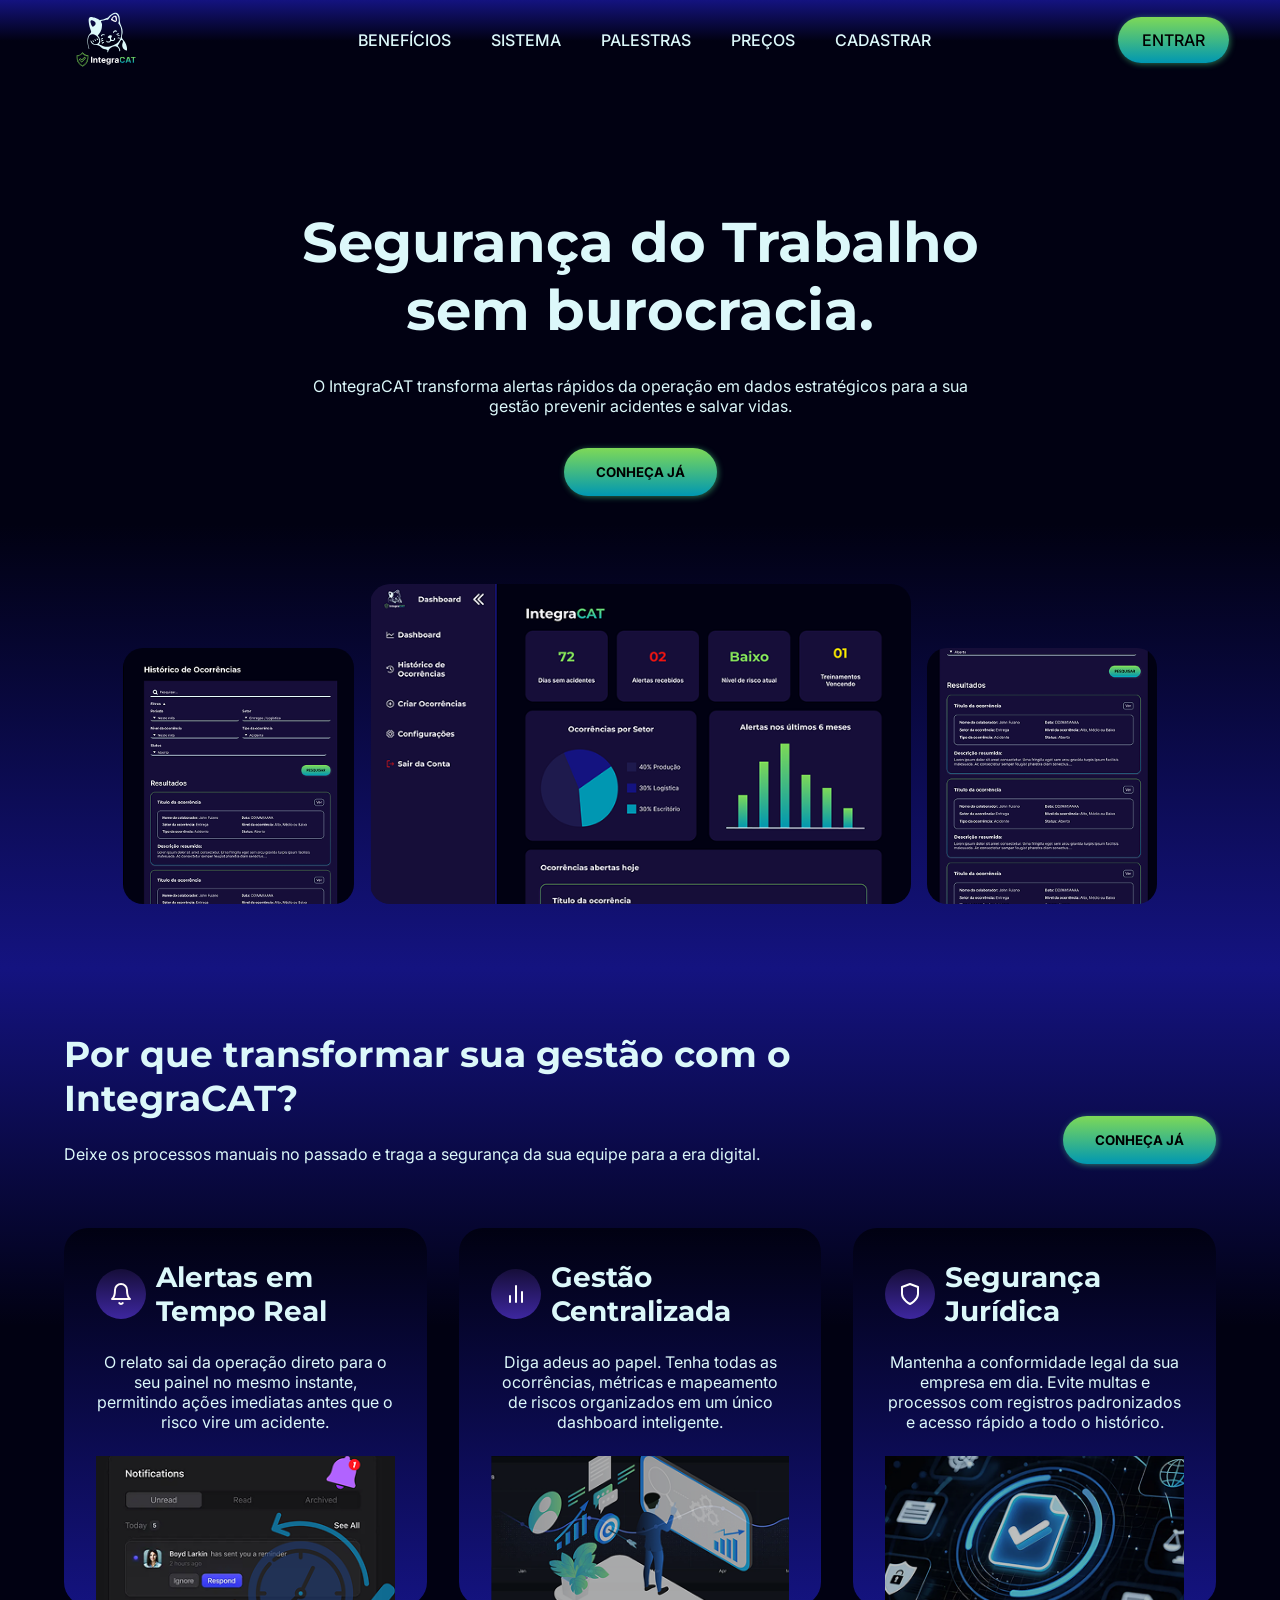
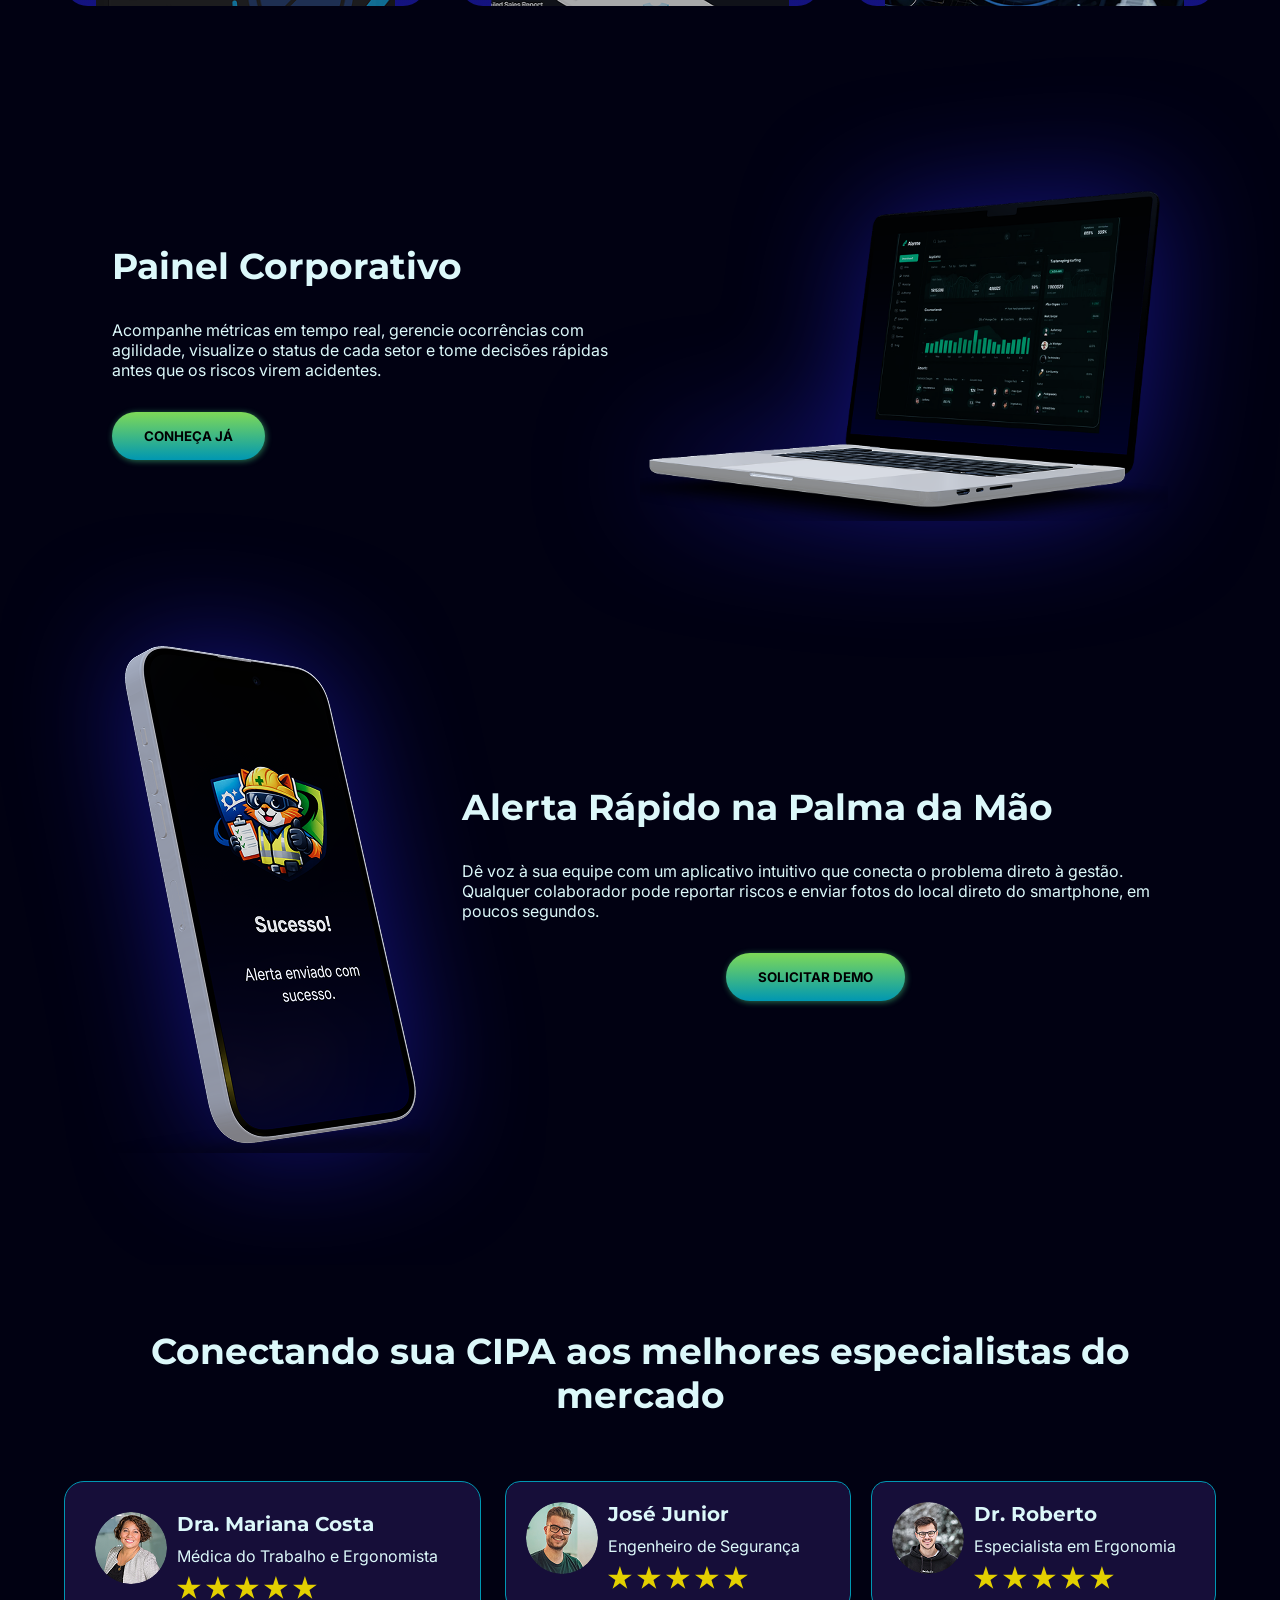
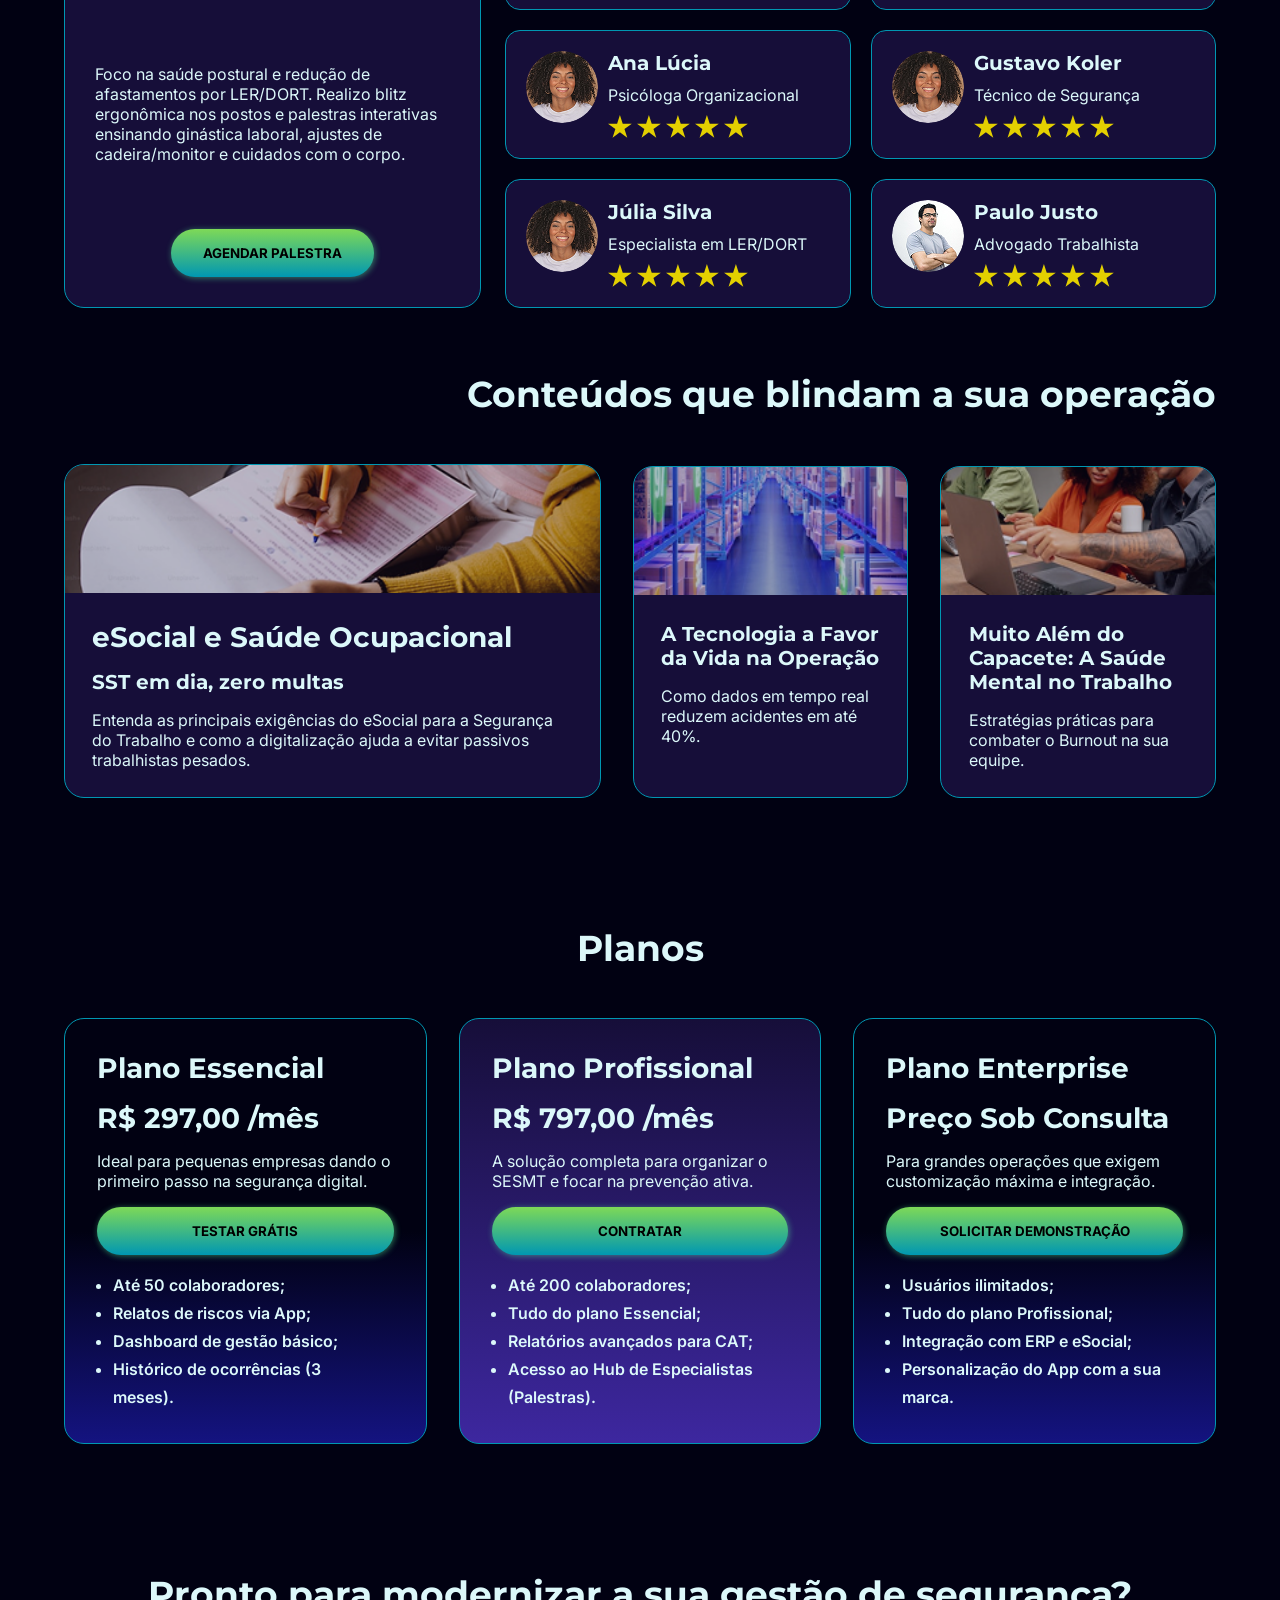
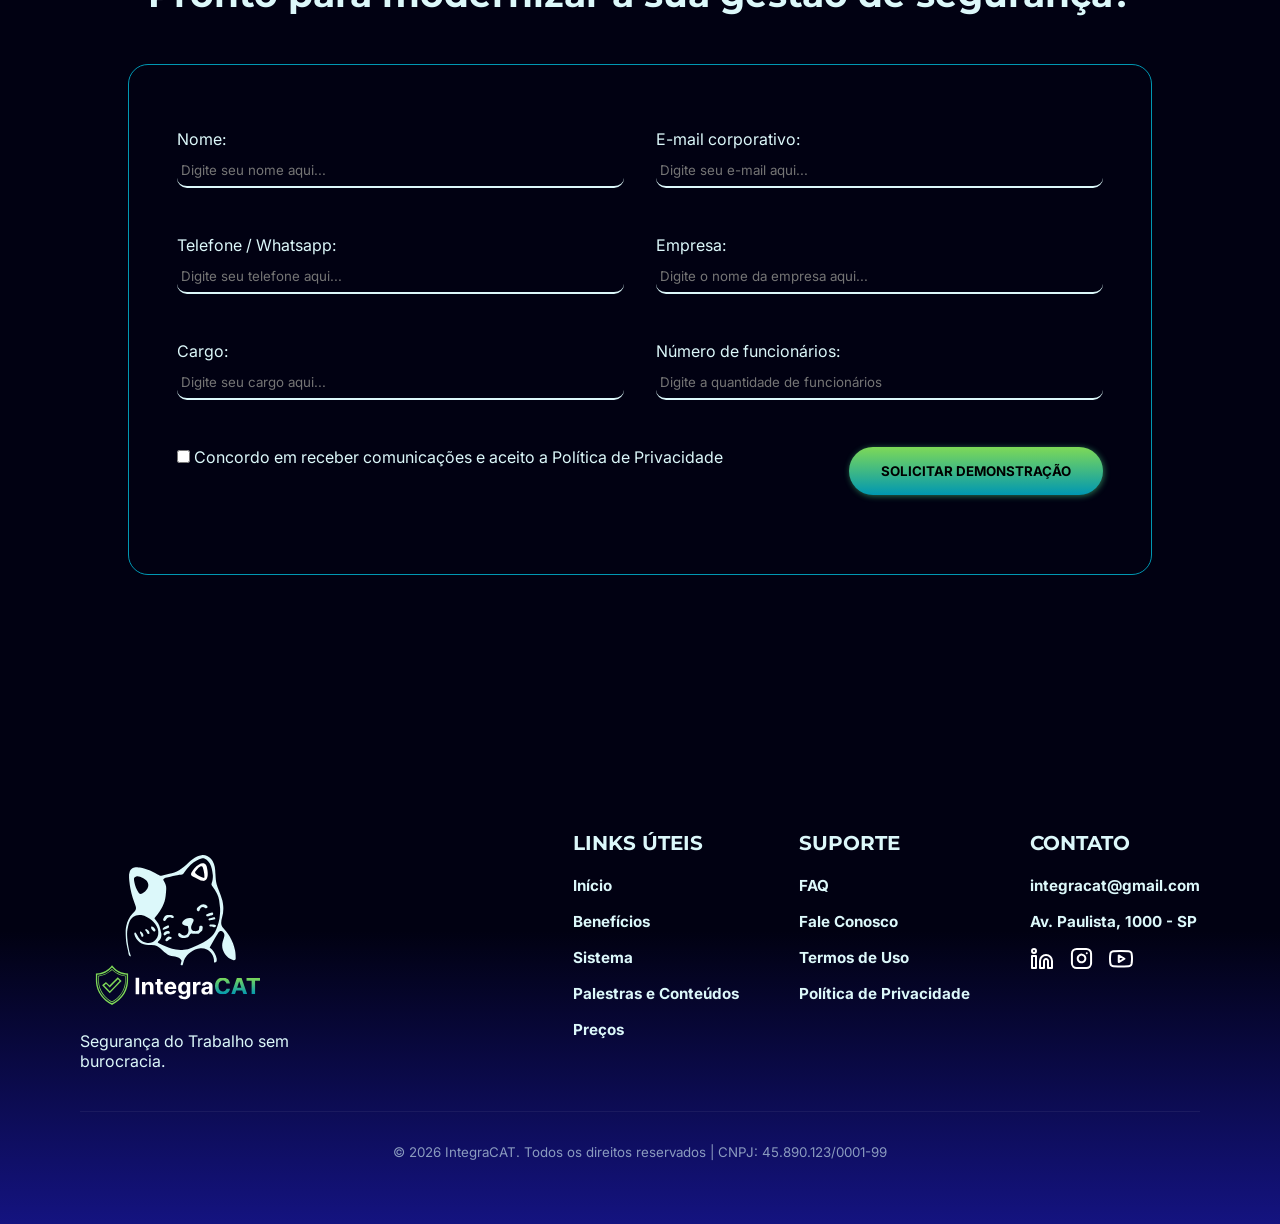
==== index.html @ 4697accf "fix(html e js) Arrumar o index" ====
<html lang="pt-BR">
  <head>
    <meta charset="UTF-8" />
    <meta name="viewport" content="width=device-width, initial-scale=1.0" />

    <link rel="preconnect" href="https://fonts.googleapis.com" />
    <link rel="preconnect" href="https://fonts.gstatic.com" crossorigin />
    <link
      href="https://fonts.googleapis.com/css2?family=Inter:ital,opsz,wght@0,14..32,100..900;1,14..32,100..900&family=Montserrat:ital,wght@0,100..900;1,100..900&display=swap"
      rel="stylesheet"
    />

    <link rel="preconnect" href="https://fonts.googleapis.com" />
    <link rel="preconnect" href="https://fonts.gstatic.com" crossorigin />
    <link
      href="https://fonts.googleapis.com/css2?family=Montserrat:ital,wght@0,100..900;1,100..900&display=swap"
      rel="stylesheet"
    />

    <link rel="stylesheet" href="../source/style/reset.css" />
    <link rel="stylesheet" href="../source/style/variables.css" />
    <link rel="stylesheet" href="../source/style/landing-page.css" />
    <link rel="stylesheet" href="../source/style/components.css" />

    <link rel="shortcut icon" href="../source/img/logo integraCAT-nolet.svg" type="image/x-icon">
    
    <title>IntegraCAT</title>
  </head>
  <body>
    <header>
      <nav class="header-nav">
        <img src="../source/img/logo integraCAT.svg" alt="logo - integraCAT" width="112px" />
        <button class="menu" aria-label="Abrir menu">
          <img src="../source/img/icons/menu.svg" alt="menu" width="30px">
        </button>
        <ul>
          <li><a href="#beneficios" class="header-link">BENEFÍCIOS</a></li>
          <li><a href="#sistema" class="header-link">SISTEMA</a></li>
          <li><a href="#palestras" class="header-link">PALESTRAS</a></li>
          <li><a href="#precos" class="header-link">PREÇOS</a></li>
          <li><a href="#leads" class="header-link">CADASTRAR</a></li>
          <li><a class="btn-green btn-mobile" href="../pages/entrarNaConta.html">ENTRAR</a></li>
        </ul>
        <a id="btn-entrar-conta" class="btn-green btn-desktop" href="../pages/entrarNaConta.html">ENTRAR</a>
      </nav>
    </header>
    <main>
      <section id="home" class="hidden">
        <div class="home__texts">
          <h1>Segurança do Trabalho sem burocracia.</h1>
          <p>
            O IntegraCAT transforma alertas rápidos da operação em dados
            estratégicos para a sua gestão prevenir acidentes e salvar vidas.
          </p>
          <a href="#leads"><button class="btn-green" aria-label="Ir para formulário">CONHEÇA JÁ</button></a>
        </div>

        <section class="container-images-home">
          <img src="../source/img/screenShots/historico.png" alt="historico de ocorrencias" />
          <img src="../source/img/screenShots/dashboard.png" alt="painel de gestão" />
          <img
            src="../source/img/screenShots/sistemaPesquisa.png"
            alt="pesquisa"
          />
        </section>
      </section>

      <section id="beneficios" class="hidden">
        <div class="beneficios-descricao">
          <div>
            <h2>Por que transformar sua gestão com o IntegraCAT?</h2>
            <p>
              Deixe os processos manuais no passado e traga a segurança da sua
              equipe para a era digital.
            </p>
          </div>

          <a href="#leads"><button class="btn-green" aria-label="Ir para formulário">CONHEÇA JÁ</button></a>
        </div>

        <section class="container-card-beneficios">
          <div class="card-beneficios">
              <div class="card-beneficios-title">
                <img src="../source/img/icons/bell_icon.svg" alt="alerta" />
                <h3>Alertas em Tempo Real</h3>
              </div>
              <p>
                O relato sai da operação direto para o seu painel no mesmo
                instante, permitindo ações imediatas antes que o risco vire um
                acidente.
              </p>
            <img src="../source/img/screenShots/notification1.png" alt="notificação"/>
          </div>

          <div class="card-beneficios">
              <div class="card-beneficios-title">
                <img src="../source/img/icons/graph_icon.svg" alt="gráfico"/>
                <h3>Gestão Centralizada</h3>
              </div>
              <p>
                Diga adeus ao papel. Tenha todas as ocorrências, métricas e
                mapeamento de riscos organizados em um único dashboard
                inteligente.
              </p>
            <img src="../source/img/screenShots/graphs1.png" alt="painel"/>
          </div>

          <div class="card-beneficios">
              <div class="card-beneficios-title">
                <img src="../source/img/icons/shield_icon.svg" alt="escudo" />
                <h3>Segurança Jurídica</h3>
              </div>
              <p>
                Mantenha a conformidade legal da sua empresa em dia. Evite multas
                e processos com registros padronizados e acesso rápido a todo o
                histórico.
              </p>
            <img src="../source/img/screenShots/security1.png" alt="segurança e proteção"/>
          </div>
        </section>
      </section>

      <section id="sistema" class="hidden">
        <div class="visao-sistemas">
          <section class="informacao-sistemas">
            <h2>Painel Corporativo</h2>
            <p>
              Acompanhe métricas em tempo real, gerencie ocorrências com
              agilidade, visualize o status de cada setor e tome decisões
              rápidas antes que os riscos virem acidentes.
            </p>
            <a href="#leads"><button class="btn-green" aria-label="Ir para formulário">CONHEÇA JÁ</button></a>
          </section>
          <img
            src="../source/img/Screenshot-MacBook Pro (16inch).png"
            alt="painel corporativo no Notebook"
            class="img-mockup-dash"
          />
        </div>

        <div class="visao-sistemas">
          <img
            src="../source/img/Screenshot-iPhone15 Pro Max.png"
            alt="aplicativo de alerta no celular"
            class="img-mockup-app"
          />
          <section class="informacao-sistemas">
            <h2>Alerta Rápido na Palma da Mão</h2>
            <div>
              <p>
                Dê voz à sua equipe com um aplicativo intuitivo que conecta o
                problema direto à gestão. Qualquer colaborador pode reportar
                riscos e enviar fotos do local direto do smartphone, em poucos
                segundos.
              </p>
              <button class="btn-green" aria-label="Solicitar demonstração do aplicativo">SOLICITAR DEMO</button>
            </div>
          </section>
        </div>
      </section>

      <section id="palestras" class="hidden">
        <h2>Conectando sua CIPA aos melhores especialistas do mercado</h2>

        <section class="container-especialistas" class="hidden">
          <div class="card-destaque">
            <div>
              <img
                class="img-perfil"
                src="../source/img/people/DraMariana.png"
                alt="perfil"
              />
              <div>
                <h4>Dra. Mariana Costa</h4>
                <p>Médica do Trabalho e Ergonomista</p>
                <div class="container-estrelas">
                    <img class="estrela" src="../source/img/icons/scoreStar.svg" alt="estrela" />
                    <img class="estrela" src="../source/img/icons/scoreStar.svg" alt="estrela" />
                    <img class="estrela" src="../source/img/icons/scoreStar.svg" alt="estrela" />
                    <img class="estrela" src="../source/img/icons/scoreStar.svg" alt="estrela" />
                    <img class="estrela" src="../source/img/icons/scoreStar.svg" alt="estrela" />
                  </div>
              </div>
            </div>
            <p>
              Foco na saúde postural e redução de afastamentos por LER/DORT.
              Realizo blitz ergonômica nos postos e palestras interativas
              ensinando ginástica laboral, ajustes de cadeira/monitor e cuidados
              com o corpo.
            </p>
            <button class="btn-green" aria-label="é possível agendar palestra com especialista">AGENDAR PALESTRA</button>
          </div>

          <div class="grid-especialistas">
            <div class="card-menor">
              <div>
                <img
                  class="img-perfil"
                  src="source/img/people/Jose.png"
                  alt="perfil"
                />
                <div>
                  <h4>José Junior</h4>
                  <p>Engenheiro de Segurança</p>
                  <div class="container-estrelas">
                    <img class="estrela" src="source/img/icons/scoreStar.svg" alt="estrela" />
                    <img class="estrela" src="source/img/icons/scoreStar.svg" alt="estrela" />
                    <img class="estrela" src="source/img/icons/scoreStar.svg" alt="estrela" />
                    <img class="estrela" src="source/img/icons/scoreStar.svg" alt="estrela" />
                    <img class="estrela" src="source/img/icons/scoreStar.svg" alt="estrela" />
                  </div>
                </div>
              </div>
            </div>
            <div class="card-menor">
              <div>
                <img
                  class="img-perfil"
                  src="source/img/people/DrRoberto.png"
                  alt="perfil"
                />
                <div>
                  <h4>Dr. Roberto</h4>
                  <p>Especialista em Ergonomia</p>
                  <div class="container-estrelas">
                    <img class="estrela" src="../source/img/icons/scoreStar.svg" alt="estrela" />
                    <img class="estrela" src="../source/img/icons/scoreStar.svg" alt="estrela" />
                    <img class="estrela" src="../source/img/icons/scoreStar.svg" alt="estrela" />
                    <img class="estrela" src="../source/img/icons/scoreStar.svg" alt="estrela" />
                    <img class="estrela" src="../source/img/icons/scoreStar.svg" alt="estrela" />
                  </div>
                </div>
              </div>
            </div>
            <div class="card-menor">
              <div>
                <img
                  class="img-perfil"
                  src="../source/img/people/AnaLucia.png"
                  alt="perfil"
                />
                <div>
                  <h4>Ana Lúcia</h4>
                  <p>Psicóloga Organizacional</p>
                  <div class="container-estrelas">
                    <img class="estrela" src="../source/img/icons/scoreStar.svg" alt="estrela" />
                    <img class="estrela" src="../source/img/icons/scoreStar.svg" alt="estrela" />
                    <img class="estrela" src="../source/img/icons/scoreStar.svg" alt="estrela" />
                    <img class="estrela" src="../source/img/icons/scoreStar.svg" alt="estrela" />
                    <img class="estrela" src="../source/img/icons/scoreStar.svg" alt="estrela" />
                  </div>
                </div>
              </div>
            </div>
            <div class="card-menor">
              <div>
                <img
                  class="img-perfil"
                  src="../source/img/people/AnaLucia.png"
                  alt="perfil"
                />
                <div>
                  <h4>Gustavo Koler</h4>
                  <p>Técnico de Segurança</p>
                  <div class="container-estrelas">
                    <img class="estrela" src="../source/img/icons/scoreStar.svg" alt="estrela" />
                    <img class="estrela" src="../source/img/icons/scoreStar.svg" alt="estrela" />
                    <img class="estrela" src="../source/img/icons/scoreStar.svg" alt="estrela" />
                    <img class="estrela" src="../source/img/icons/scoreStar.svg" alt="estrela" />
                    <img class="estrela" src="../source/img/icons/scoreStar.svg" alt="estrela" />
                  </div>
                </div>
              </div>
            </div>
            <div class="card-menor">
              <div>
                <img
                  class="img-perfil"
                  src="source/img/people/AnaLucia.png"
                  alt="perfil"
                />
                <div>
                  <h4>Júlia Silva</h4>
                  <p>Especialista em LER/DORT</p>
                  <div class="container-estrelas">
                    <img class="estrela" src="../source/img/icons/scoreStar.svg" alt="estrela" />
                    <img class="estrela" src="../source/img/icons/scoreStar.svg" alt="estrela" />
                    <img class="estrela" src="../source/img/icons/scoreStar.svg" alt="estrela" />
                    <img class="estrela" src="../source/img/icons/scoreStar.svg" alt="estrela" />
                    <img class="estrela" src="../source/img/icons/scoreStar.svg" alt="estrela" />
                  </div>
                </div>
              </div>
            </div>
            <div class="card-menor">
              <div>
                <img
                  class="img-perfil"
                  src="source/img/people/PauloJusto.png"
                  alt="perfil"
                />
                <div>
                  <h4>Paulo Justo</h4>
                  <p>Advogado Trabalhista</p>
                  <div class="container-estrelas">
                    <img class="estrela" src="../source/img/icons/scoreStar.svg" alt="estrela" />
                    <img class="estrela" src="../source/img/icons/scoreStar.svg" alt="estrela" />
                    <img class="estrela" src="../source/img/icons/scoreStar.svg" alt="estrela" />
                    <img class="estrela" src="../source/img/icons/scoreStar.svg" alt="estrela" />
                    <img class="estrela" src="../source/img/icons/scoreStar.svg" alt="estrela" />
                  </div>
                </div>
              </div>
            </div>
          </div>
        </section>
        
        <section id="conteudos" class="hidden">
          <h2>Conteúdos que blindam a sua operação</h2>
          <section class="container-card-conteudos">
            <article class="card-conteudo">
              <img
                src="../source/img/content/saudeOcupacional.png"
                alt="imagem do conteudo"
              />
              <div>
                <div class="card-conteudo__texts">
                  <h3>eSocial e Saúde Ocupacional</h3>
                  <h4>SST em dia, zero multas</h4>
                  <p>
                    Entenda as principais exigências do eSocial para a Segurança
                    do Trabalho e como a digitalização ajuda a evitar passivos
                    trabalhistas pesados.
                  </p>
                </div>
              </div>
            </article>
            <section class="container-card-conteudos__menores">
              <div class="articles">
                <article class="card-conteudo">
                  <img
                  src="../source/img/content/tecnologiaOperacao.png"
                  alt="capa do artigo"
                  />
                  <div class="card-conteudo__texts">
                    <h4>A Tecnologia a Favor da Vida na Operação</h4>
                    <p>Como dados em tempo real reduzem acidentes em até 40%.</p>
                  </div>
                </article>
                <article class="card-conteudo">
                  <img
                  src="../source/img/content/saudeMental.png"
                  alt="capa do artigo"
                  />
                <div class="card-conteudo__texts">
                  <h4>Muito Além do Capacete: A Saúde Mental no Trabalho</h4>
                  <p>
                    Estratégias práticas para combater o Burnout na sua equipe.
                  </p>
                </div>
              </article>
            </div>
            </section>
          </section>
        </section>
      </section>

      <section id="precos" class="hidden">
        <h2>Planos</h2>

        <section class="container-card-precos">
          <div class="card-precos">
            <h3>Plano Essencial</h3>
            <h3>R$ 297,00 /mês</h3>
            <p>Ideal para pequenas empresas dando o primeiro passo na segurança digital.</p>
            <a href="#leads"><button class="btn-green" aria-label="Ir para formulário">TESTAR GRÁTIS</button></a>
            <ul>
              <li>Até 50 colaboradores;</li>
              <li>Relatos de riscos via App;</li>
              <li>Dashboard de gestão básico;</li>
              <li>Histórico de ocorrências (3 meses).</li>
            </ul>
          </div>

          <div class="card-precos">
            <h3>Plano Profissional</h3>
            <h3>R$ 797,00 /mês</h3>
            <p> A solução completa para organizar o SESMT e focar na prevenção ativa.</p>
            <a href="#leads"><button class="btn-green" aria-label="Ir para formulário">CONTRATAR</button></a>
            <ul>
              <li>Até 200 colaboradores;</li>
              <li>Tudo do plano Essencial;</li>
              <li>Relatórios avançados para CAT;</li>
              <li>Acesso ao Hub de Especialistas (Palestras).</li>
            </ul>
          </div>

          <div class="card-precos">
            <h3>Plano Enterprise</h3>
            <h3>Preço Sob Consulta</h3>
            <p>Para grandes operações que exigem customização máxima e integração.</p>
            <a href="#leads"><button class="btn-green" aria-label="Ir para formulário">SOLICITAR DEMONSTRAÇÃO</button></a>
            <ul>
              <li>Usuários ilimitados;</li>
              <li>Tudo do plano Profissional;</li>
              <li>Integração com ERP e eSocial;</li>
              <li>Personalização do App com a sua marca.</li>
            </ul>
          </div>
        </section>
      </section>

      <section id="leads" class="hidden">
        <h2>Pronto para modernizar a sua gestão de segurança?</h2>

        <form class="form-leads" action="" >
          <div class="form-row">
            <div class="form-group">
              <label for="nome">Nome:</label>
              <input
                type="text"
                name="user_nome"
                id="nome"
                required
                placeholder="Digite seu nome aqui..."
              />
            </div>

            <div class="form-group">
              <label for="email">E-mail corporativo:</label>
              <input type="email" name="user_email" id="email" placeholder="Digite seu e-mail aqui..." required />
            </div>
          </div>

          <div class="form-row">
            <div class="form-group">
              <label for="telefone">Telefone / Whatsapp:</label>
              <input type="tel" name="user_telefone" id="telefone" placeholder="Digite seu telefone aqui..." />
            </div>

            <div class="form-group">
              <label for="empresa">Empresa:</label>
              <input type="text" name="user_empresa" id="empresa" placeholder="Digite o nome da empresa aqui..." />
            </div>
          </div>

          <div class="form-row">
            <div class="form-group">
              <label for="cargo">Cargo:</label>
              <input type="text" name="user_cargo" id="cargo" placeholder="Digite seu cargo aqui..."/>
            </div>

            <div class="form-group">
              <label for="num_func">Número de funcionários:</label>
              <input
                type="number"
                name="user_numeroFuncionarios"
                id="num_func"
                placeholder="Digite a quantidade de funcionários"
              />
            </div>
          </div>

          <div class="form-row">
            <div class="checkbox-group">
              <input
                type="checkbox"
                name="privacidade"
                id="privacidade"
                required
              />
              <label for="privacidade">
                Concordo em receber comunicações e aceito a Política de
                Privacidade
              </label>
            </div>

            <button class="btn-green">SOLICITAR DEMONSTRAÇÃO</button>
          </div>
        </form>
      </section>
    </main>

    <app-footer></app-footer>    
    
    <!-- API VLibras -->
    <div vw class="enabled">
      <div vw-access-button class="active"></div>
      <div vw-plugin-wrapper>
        <div class="vw-plugin-top-wrapper"></div>
      </div>
    </div>
    <script src="https://vlibras.gov.br/app/vlibras-plugin.js"></script>
    <script>
      new window.VLibras.Widget('https://vlibras.gov.br/app');
    </script>

    <script src="../source/js/scroll-reveal.js"></script>
    <script src="../source/js/components/footer.js" defer></script>
    <script src="../source/js/header.js"></script>
  </body>
</html>
---- source/style/variables.css ----
:root{
    --color-bg-primary: #010112 ; 
    --color-bg-secondary: #160E39 ; 
    --color-blue-primary: #141380 ; 
    --color-blue-secondary: #0097B2 ; 
    --color-light-primary: #DCF8FA ; 
    --color-green: #7ED957; 
    --color-yellow: #E3D000;
    --color-red: #E31414;

    --gradient-purple: linear-gradient(to bottom,rgba(22, 14, 57, 1) 0%, rgba(61, 39, 159, 1) 100%);
    --gradient-purple-dark: linear-gradient(to bottom,rgb(14, 9, 36) 0%, rgb(40, 26, 104) 100%);
    --gradient-blue: linear-gradient(180deg,rgba(20, 19, 128, 1) 0%, rgba(1, 1, 18, 1) 100%);
    --gradient-blue-90: linear-gradient(0deg,rgba(20, 19, 128, 1) 0%, rgba(1, 1, 18, 1) 100%);
    --gradient-shadow-blue: linear-gradient(0deg,rgba(1, 1, 18, 1) 49%, rgba(20, 19, 128, 1) 100%);
    --gradient-shadow-blue-90: linear-gradient(0deg,rgba(20, 19, 128, 1) 0%, rgba(1, 1, 18, 1) 50%);;
    --gradient-green: linear-gradient(180deg,rgba(126, 217, 87, 1) 0%, rgba(0, 151, 178, 1) 100%);
    --gradient-green-dark: linear-gradient(180deg,rgb(126, 217, 87, 1) 0%, rgb(6, 96, 119) 100%);
    --gradient-red: linear-gradient(180deg,#bd0000 0%, rgb(255, 0, 0) 100%);
    --gradient-red-dark: linear-gradient(180deg,#5c0000 0%, rgb(158, 0, 0) 100%);
}
---- source/style/landing-page.css ----
main > section{
  padding: 4rem;
  display: flex;
  flex-direction: column;
  align-items: center;
  gap: 1rem;
}

/*========================================
Daqui para baixo classes da seção HOME
==========================================*/
#home{
  padding-top: 8rem;
  min-height: 90vh;
  gap: 3rem;
  background: var(--gradient-shadow-blue-90);
  animation: appear 0.8s ease-in forwards;
}

.home__texts{
  display: flex;
  flex-direction: column;
  gap: 2rem;
  align-items: center;
}
#home h1, #home p{
  max-width: 700px;
  text-align: center;
}

.container-images-home{
  margin-top: 40px;
  display: flex;
  gap: 1rem;
  width: 100%;
  justify-content: center;
  align-items: end;
}

.container-images-home img {
  display: block;
  border-radius: 20px;
  object-fit: cover;
  height: 20vw;
}

/* Específica para o meio */
.container-images-home img:nth-child(2) {
 height: 25vw;
}

/*========================================
Daqui para baixo classes da seção BENEFICIOS
==========================================*/
#beneficios{
  background: var(--gradient-shadow-blue);
}
.beneficios-descricao{
  width: 100%;
  display: flex;
  flex-direction: row;
  justify-content: space-between;
  align-items: end;
  padding-bottom: 3rem;
}
.beneficios-descricao > div{
  display: flex;
  flex-direction: column;
  gap: 1.5rem;
  max-width: 70%;
}

.container-card-beneficios{
  display: flex;
  flex-direction: row;
  gap: 2rem;
  flex-wrap: wrap;
}
.card-beneficios {
  background: var(--gradient-blue-90);
  border-radius: 24px;
  display: flex;
  flex-direction: column;
  gap: 1.5rem;
  padding: 2rem 2rem 0 2rem;
  overflow: hidden; 
  flex: 1;
  /* ajusta e mantem o tamanho minimo usado no wrap */
  min-width: 300px; 
  height: auto;
}

.card-beneficios-title{
  display: flex;
  gap: 10px;
}

.card-beneficios p{
  text-align: center;
}

.card-beneficios > img{
  width: 100%;
  height: 150px;
  object-fit: cover;
  margin-bottom: 0px;
  padding-bottom: 0px;
}

/*========================================
Daqui para baixo classes da seção SISTEMA
==========================================*/
#sistema{
  background: var(--color-bg-primary);
}

.visao-sistemas {
  display: flex; /*texto e imagem lado a lado*/
  align-items: center;
  gap: 2rem;
  position: relative;
  padding: 3rem;
}

.informacao-sistemas {
  z-index: 2; 
}
.informacao-sistemas p{
  padding: 2rem 0px;
}

.informacao-sistemas > div{
  display: flex;
  flex-direction: column;
}

.img-mockup-dash{
  max-width: 50%; /* ajuste conforme necessário */
  height: auto;
  filter: drop-shadow(0 0 59px var(--color-blue-primary));
}
.img-mockup-app{
  max-width: 50%; /* ajuste conforme necessário */
  height: auto;
  filter: drop-shadow(0 0 59px var(--color-blue-primary));
}

/*========================================
Daqui para baixo classes da seção PALESTRAS
==========================================*/
#palestras{
  background: var(--color-bg-primary);
}
#palestras h2{
  text-align: center;
}
.container-especialistas {
  display: flex;
  gap: 24px;
  padding: 3rem 0;
  align-items: stretch; /* Garante que os blocos tenham a mesma altura */
  flex-wrap: wrap;
}

/* O card da esquerda ocupa 1 parte */
.card-destaque {
  flex: 1; 
  background-color:  var(--color-bg-secondary); /* Azul bem escuro da imagem */
  border: 1px solid var(--color-blue-secondary); /* Borda brilhante */
  border-radius: 20px;
  padding: 30px;
  display: flex;
  gap: 16px;
  flex-direction: column;
  justify-content: space-between;
}

.card-destaque > div{
  display: flex;
  gap: 10px;
}
.card-destaque > div > div{
  display: flex;
  flex-direction: column;
  gap: 10px;
}

.container-estrelas{
  width: 100%;
  gap: 5px;
  display: flex;
  flex: 1 2;
}

.estrela{
  width: 24px;
}

.img-perfil{
  height: 72px;
  width: 72px;
  object-fit: cover;
  border-radius: 50px;
}

/* bloco em grade */
.grid-especialistas {
  flex: 2;
  display: grid;
  /* A MÁGICA ACONTECE AQUI: */
  grid-template-columns: repeat(auto-fit, minmax(250px, 1fr)); 
  
  /* Remova o grid-template-rows fixo para o grid crescer conforme a necessidade */
  gap: 20px;
}

.card-menor {
  background-color: var(--color-bg-secondary);
  border: 1px solid var(--color-blue-secondary); /* Borda mais discreta */
  border-radius: 15px;
  padding: 20px;
  display: flex;
  align-items: center;
  gap: 15px;
  position: relative;
}

.card-menor > div{
  display: flex;
  gap: 10px;
}
.card-menor > div > div{
  display: flex;
  flex-direction: column;
  gap: 10px;
}

/*========================================
Daqui para baixo classes da seção CONTEUDOS que está dentro da seção PALESTRAS
==========================================*/
#conteudos{
  background: var(--color-bg-primary);
}

#conteudos h2{
  width: 100%;
  padding-bottom: 3rem;
  text-align: end;
}

.container-card-conteudos{
  display: flex;
  gap: 2rem;
  flex-wrap: wrap;
}
.container-card-conteudos > .card-conteudo {
  flex: 1.6 1 350px;
}
.container-card-conteudos__menores{
  display: flex;
  flex-direction: column;
  flex: 2 1 350px;
  justify-content: flex-end;
}
.articles{
  display: flex;
  gap: 2rem;
  align-items: stretch;
  flex-wrap: wrap;
}

.articles > .card-conteudo{
  flex: 1 1 250px;
}

.card-conteudo{
  display: flex;
  flex-direction: column;
  background-color: var(--color-bg-secondary);
  border: 1px solid var(--color-blue-secondary);
  border-radius: 20px;
  overflow: hidden;
}

.card-conteudo__texts{
  display: flex;
  flex-direction: column;
  gap: 1rem;
  padding: 1.7rem;
  flex-grow: 1;
}

.card-conteudo img{
  height: 128px;
  width: 100%;
  object-fit: cover;
}
/*========================================
Daqui para baixo classes da seção PRECOS
==========================================*/
#precos{
  background: var(--color-bg-primary);
  gap: 3rem;
}
.container-card-precos {
  display: flex; /* Coloca um ao lado do outro */
  flex-direction: row;
  gap: 2rem; 
  align-items: stretch; /* FORÇA todos os cards a terem a altura do maior */
  justify-content: center;
  width: 100%;
  flex-wrap: wrap;
}

.card-precos {
  flex: 1; /* Faz com que todos dividam o espaço disponível igualmente */
  max-width: 495px;
  min-width: 250px;
  background: var(--gradient-shadow-blue-90);
  border: 1px solid var(--color-blue-secondary);
  padding: 2rem;
  display: flex;
  flex-direction: column; 
  gap: 1rem;
  border-radius: 20px;
}
.card-precos:nth-child(2){
  background: var(--gradient-purple);
}

#precos .btn-green {
  width: 100%;
  align-self: stretch; /* Isso anula o align-self: center da classe original */
}
.card-precos ul {
  padding: 0 1rem;
  line-height: 1.75;
  font-weight: 600;
  flex-grow: 1; /* Faz a lista "esticar" para empurrar o botão para o rodapé */
}

/*========================================
Daqui para baixo classes da seção LEADS
==========================================*/
#leads{
  background-color: var(--color-bg-primary);
  gap: 3rem;
  padding: 4rem 8rem;
}


.form-leads{
  justify-self: center;
  display: flex;
  flex-direction: column;
  width: 100%;
  gap: 2rem;
  padding: 4rem 3rem;
  border: 1px solid var(--color-blue-secondary);
  border-radius: 20px;
}

.form-row {
  width: 100%;
  align-self: center;
  justify-content: space-between;
  display: flex;
  gap: 2rem;
  margin-bottom: 15px; 
  flex-wrap: wrap;
}

.form-row:last-child div:first-child{
  width: 60%;
}

.form-group {
  flex: 1;
  min-width: 250px;
  display: flex;
  flex-direction: column;
}

.form-group input {
  width: 100%;
  padding: 8px;
  margin-top: 5px;
  background-color: transparent;
  border: none;
  border-bottom: 2px solid var(--color-light-primary); 
  border-radius: 10px; 
  padding: 8px 4px; /* espaçamento interno para o texto não ficar colado na linha */
  outline: none;/* Remove borda*/
  width: 100%;
  transition: border-bottom-color 0.3s ease;
}

/*========================================
ANIMAÇÕES
=========================================*/

@keyframes appear {
  from {
    opacity: 0;
    visibility: hidden;
    transform: translateY(-40px);
  }
  to{
    opacity: 1;
    visibility: visible;
    transform: translateY(0);
  }
}

.hidden{
  opacity: 0;
  transform: translateY(-40px);
  transition: all 0.8s ease-out;
}
.mostrar{
  opacity: 1;
  transform: translateY(0);
}

/*========================================
RESPONSIVIDADE
=========================================*/

@media (max-width: 768px){
  main > section{
    padding: 4rem 3rem;
  }
  .beneficios-descricao{
    flex-direction: column;
    gap: 1.5rem;
  }
  .beneficios-descricao > div{
    max-width: 100%;
    text-align: center;
  }

  .visao-sistemas{
    flex-direction: column;
    padding: 1.5rem;
  }
  .informacao-sistemas{
    display: flex;
    flex-direction: column;
  }
  .informacao-sistemas div{
    flex-direction: column;
  }
  .informacao-sistemas > div > p{
    max-width: 100%;
  }
  .img-mockup-dash{
    max-width: 100%; 
  }
  .img-mockup-app{
    max-width: 70%;
    order: 2;
  }

  #conteudos h2{
    text-align: center;
  }

  #leads{
    padding: 3rem;
  }
  .form-row:last-child div:first-child{
    width: 100%;
  }
  .form-group {
    width: 100%;
  }
}
---- source/style/components.css ----
header{
  background: var(--gradient-shadow-blue);
  height: 80px;
  width: 100%;
}
.menu{
  display: none;
  border: none;
  cursor: pointer;
  background: transparent;
}
.header-nav{
  display: flex;
  justify-content: space-between;
  height: 80px;
  align-items: center;
  padding: 0 4%;
  font-weight: 600;
  position: fixed;
  width: 100%;
  top: 0;
  z-index: 3;
  transition: transform 0.3s ease-in-out;
}
.header-nav--escondido {
  transform: translateY(-100%); 
}
.header-nav img{
  justify-self: start;
  height: 90%;
}
.header-nav ul { 
  display: flex;
  gap: 2.5rem;
  margin-left: 3rem;
}
.header-nav li {
  display: block;
}
.header-nav a{
  font-weight: 500;
  position: relative;
}
.header-link::after{
  content: '';
  position: absolute;
  width: 100%;
  height: 2px;
  bottom: -4px;
  left: 0;
  background-color: #ffffff;
  transform: scaleX(0);
  transform-origin: left;
  transition: transform 0.3s ease-in-out;
}
.header-nav a:hover::after{
  transform: scaleX(1);
}
.header-nav .btn-desktop{
  padding: 0.8rem 1.5rem;
}
.btn-mobile{
  display: none;
}
.voltar-seta{
  object-fit: contain;
  width: 45px;
}

/*========================================
Daqui para baixo classes do FOOTER
==========================================*/

footer {
  padding-top: 128px;
  background: var(--gradient-shadow-blue-90);
}

.footer-container {
  display: flex;
  justify-content: space-between;
  padding: 4rem 5rem; 
  gap: 40px;
  flex-wrap: wrap;
}

.footer-logo {
  max-width: 250px;
}

.footer-logo img{
  width: 200px;
}

.footer-columns {
  display: flex;
  gap: 60px;
  flex-wrap: wrap;
}

.footer-columns h4 {
  margin-bottom: 20px;
  text-transform: uppercase;
}

.footer-columns ul {
  list-style: none; 
  padding: 0;       
  display: flex;
  flex-direction: column;
  gap: 1rem;        
}

.footer-columns a {
  color: inherit;
  text-decoration: none;
  font-size: 0.95rem;
  transition: color 0.3s;
}

.footer-columns a:hover {
  color: var(--gradient-purple); 
}
.redes{
  display: flex;
  gap: 1rem;
}

small {
  display: block;
  text-align: center;
  padding-top: 2rem;
  border-top: 1px solid rgba(255, 255, 255, 0.1);
  width: 100%;
  opacity: 0.6;
}

/*========================================
Daqui para baixo classes do btn-green
==========================================*/

.btn-green {
  align-self: center;
  width: fit-content;
  font-weight: 700;
  color: black;
  position: relative; /* Necessário para o ::before */
  z-index: 1;
  overflow: hidden;
  padding: 1rem 2rem;
  border-radius: 50px;
  border: 0;
  background-image: var(--gradient-green);
  box-shadow: 1px 1px 6px rgba(88, 255, 158, 0.457);
  cursor: pointer;
  transition: color 500ms ease-in-out;
}

/* uma "camada" por cima com o gradiente roxo */
.btn-green::before {
  content: "";
  position: absolute;
  top: 0; left: 0; right: 0; bottom: 0;
  background-image: var(--gradient-green-dark);
  z-index: -1;
  opacity: 0; /* Começa invisível */
  transition: opacity 500ms ease-in-out;
}
.btn-green:hover{
  color: #ffffff;
}
.btn-green:hover::before {
  opacity: 1;
}

/*========================================
Daqui para baixo classes do btn-purple
==========================================*/
.btn-purple{
  align-self: center;
  width: fit-content;
  font-weight: 700;
  position: relative; /* Necessário para o ::before */
  z-index: 1;
  overflow: hidden;
  padding: 1rem 2rem;
  border-radius: 50px;
  border: 0;
  color: white;
  background-image: var(--gradient-purple);
  box-shadow: 1px 1px 6px rgba(223, 96, 255, 0.457);
  cursor: pointer;
  transition: color 500ms ease-in-out;
}

/* uma "camada" por cima com o gradiente roxo */
.btn-purple::before {
  content: "";
  position: absolute;
  top: 0; left: 0; right: 0; bottom: 0;
  background-image: var(--gradient-purple-dark);
  z-index: -1;
  opacity: 0; /* Começa invisível */
  transition: opacity 500ms ease-in-out;
}

.btn-purple:hover::before {
  opacity: 1;
}
.btn-purple:hover{
  color: hsl(305, 100%, 78%);
}
/*========================================
Daqui para baixo classes do btn-red
==========================================*/
.btn-red {
  align-self: center;
  width: fit-content;
  font-weight: 700;
  color: rgb(255, 255, 255);
  position: relative; /* Necessário para o ::before */
  z-index: 1;
  overflow: hidden;
  padding: 1rem 2rem;
  border-radius: 50px;
  border: 0;
  background: var(--gradient-red);
  box-shadow: 1px 1px 6px rgba(255, 24, 24, 0.457);
  cursor: pointer;
  transition: color 500ms ease-in-out;
}

/* uma "camada" por cima com o gradiente roxo */
.btn-red::before {
  content: "";
  position: absolute;
  top: 0; left: 0; right: 0; bottom: 0;
  background-image: var(--gradient-red-dark);
  z-index: -1;
  opacity: 0; /* Começa invisível */
  transition: opacity 500ms ease-in-out;
}

.btn-red:hover::before {
  opacity: 1;
}
.btn-red:hover{
  color: #f18888;
}

/*========================================
RESPONSIVIDADE
=========================================*/

@media (max-width: 768px){
  .menu{
    display: flex;
  }
  .btn-desktop{
    display: none;
  }
  .btn-mobile{
    display: inline-block;
    padding: 0.8rem 2rem;
    margin: 0.5rem auto 0 auto;
  }
  .header-nav{
    padding: 0 2rem;
  }
  .header-nav ul{
    position: absolute;
    top: 80px;
    left: 0;
    width: 100%;
    background-color: var(--color-bg-primary);
    flex-direction: column;
    padding: 2rem 0;
    display: none;
    gap: 0.5rem;
    align-items: center;
    text-align: center;
    margin: 0;
  }
  .header-nav li{
    display: block;
    width: 100%;
    padding: 1rem 0;
    text-align: center;
  }
  .header-nav ul.menu-aberto{
    display: flex;
  }
}
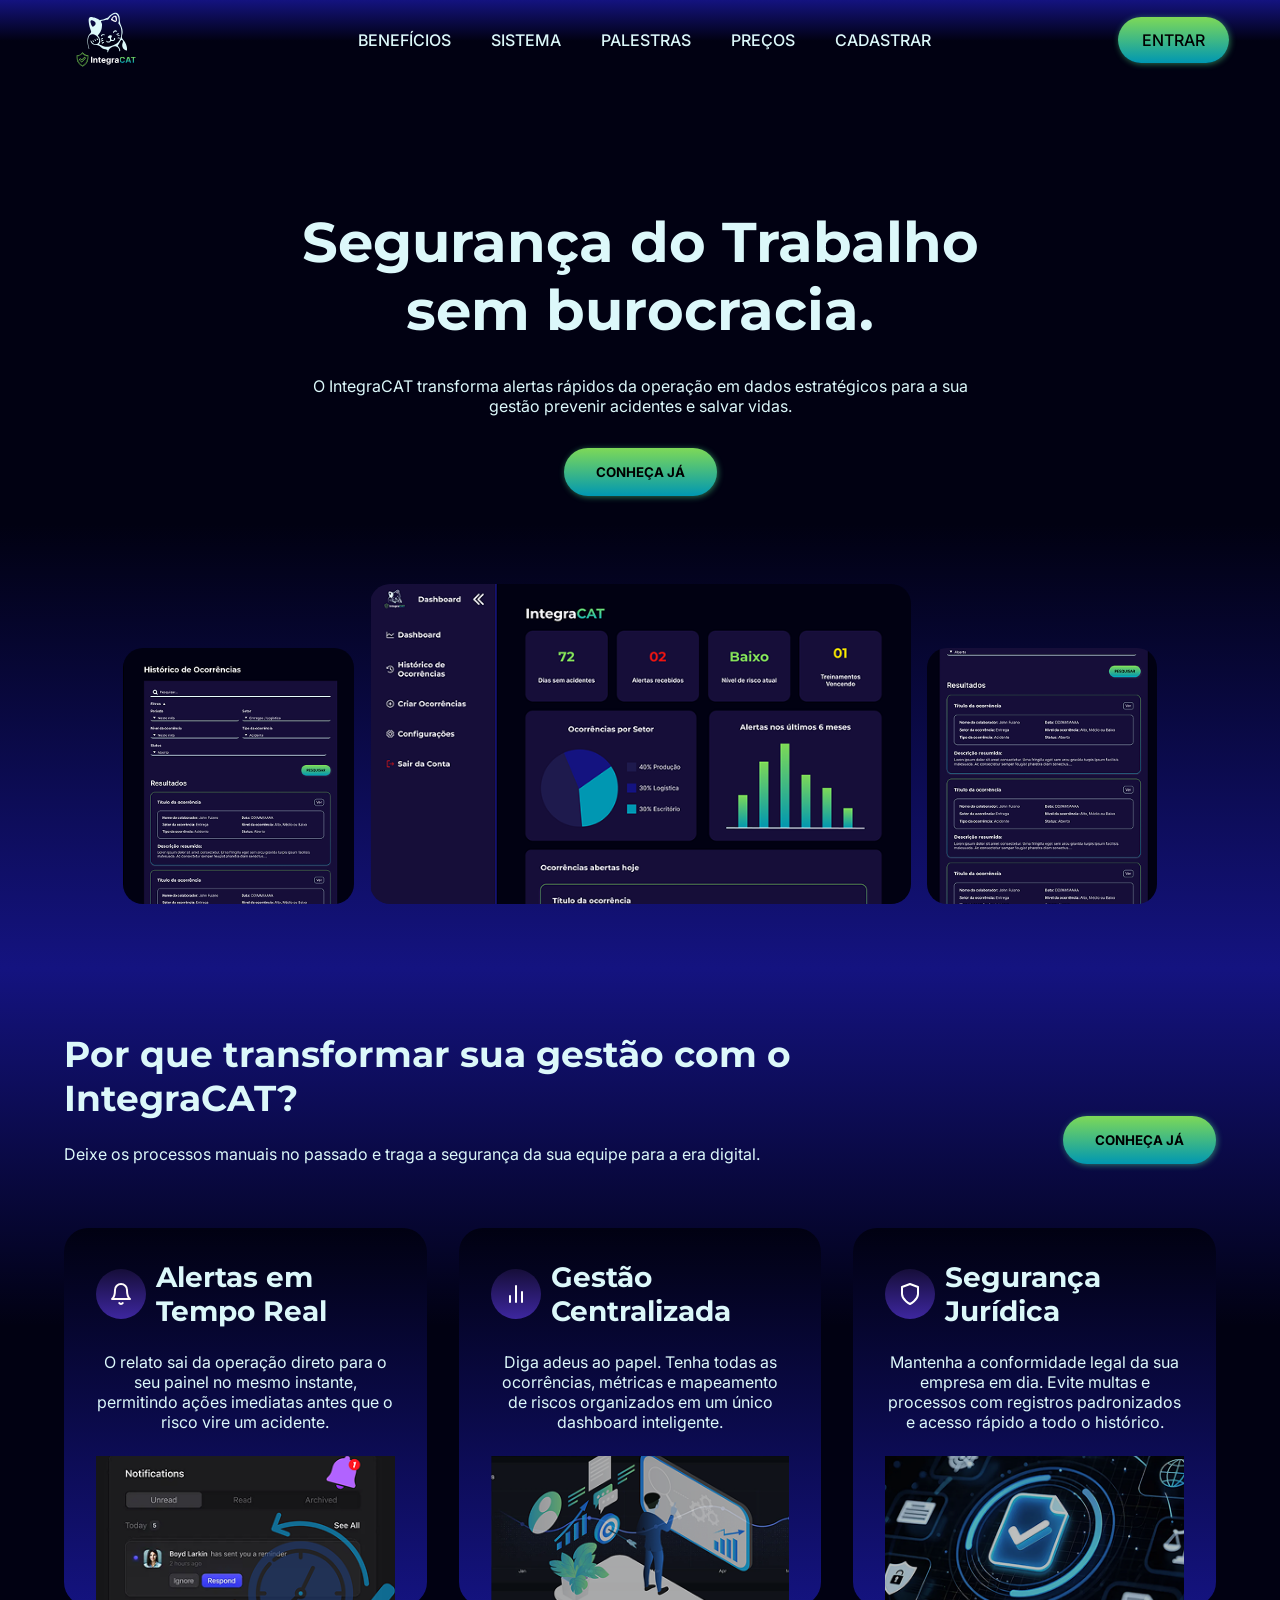
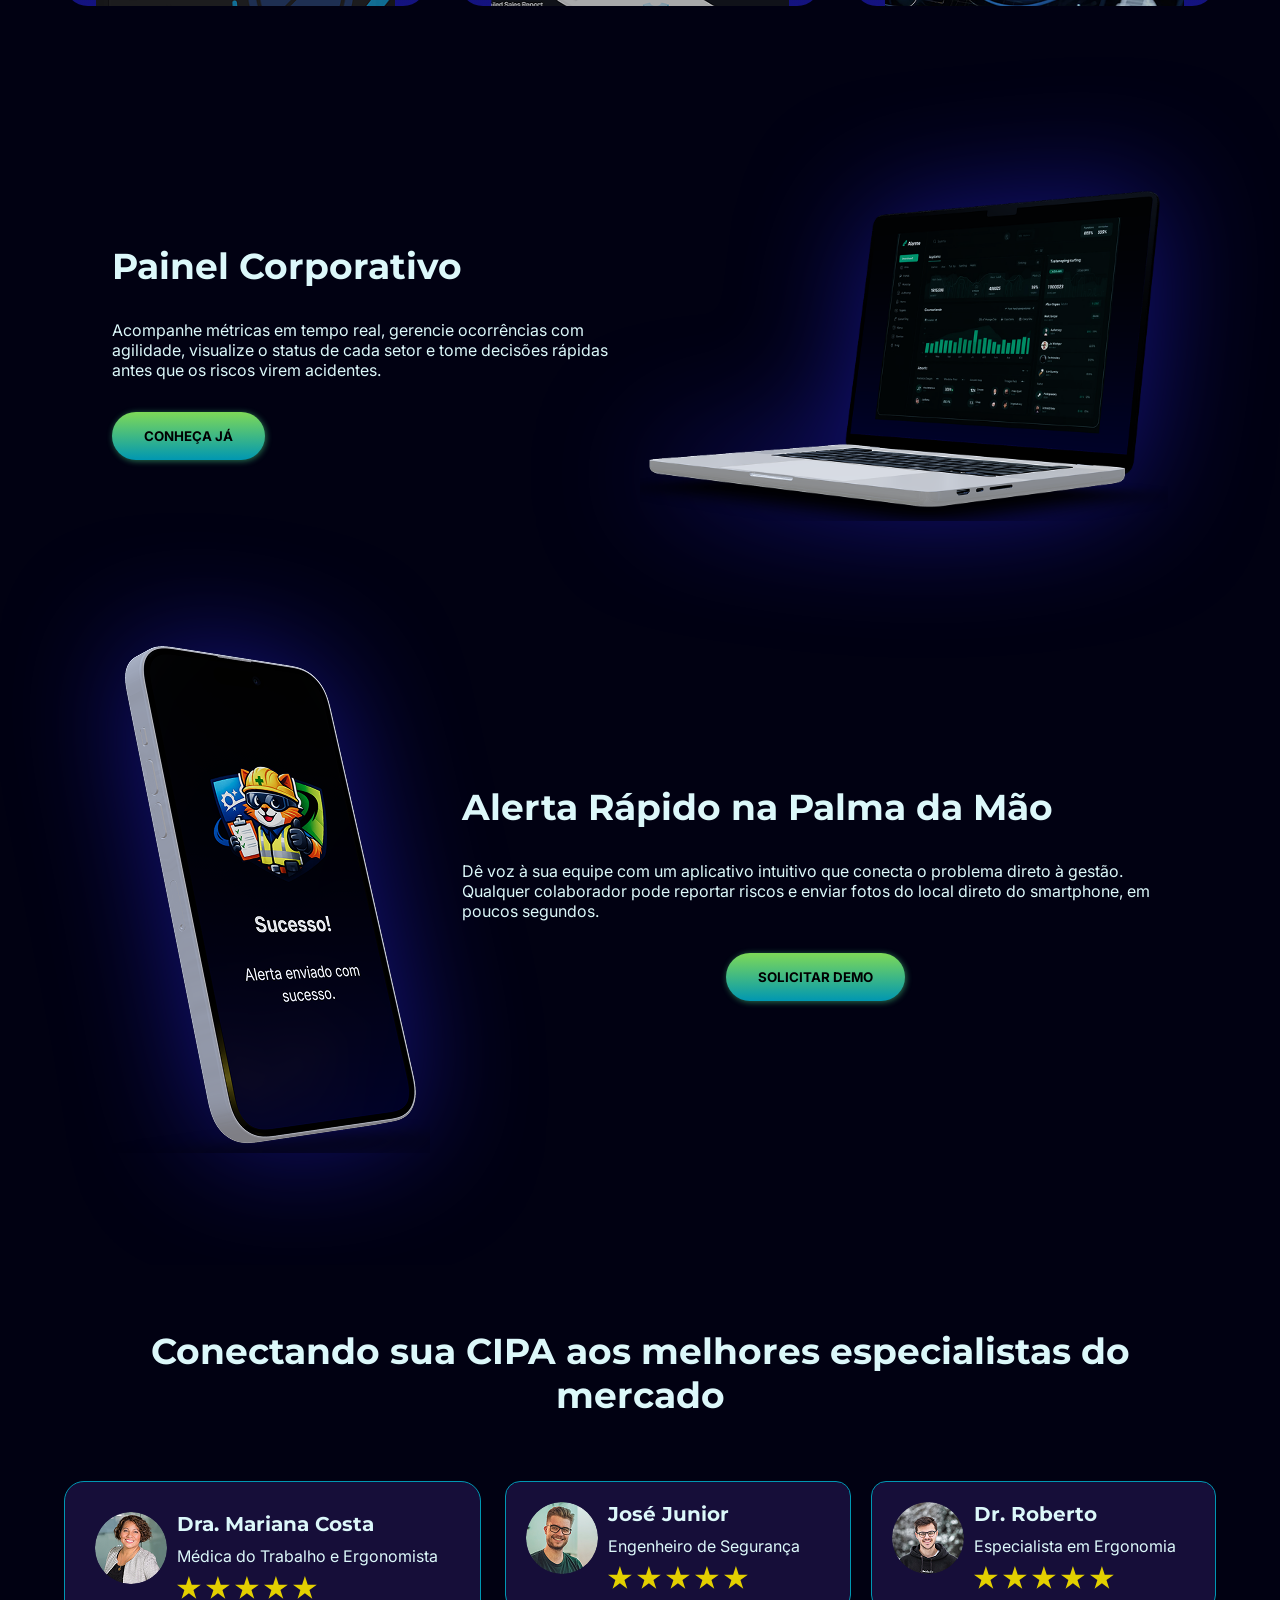
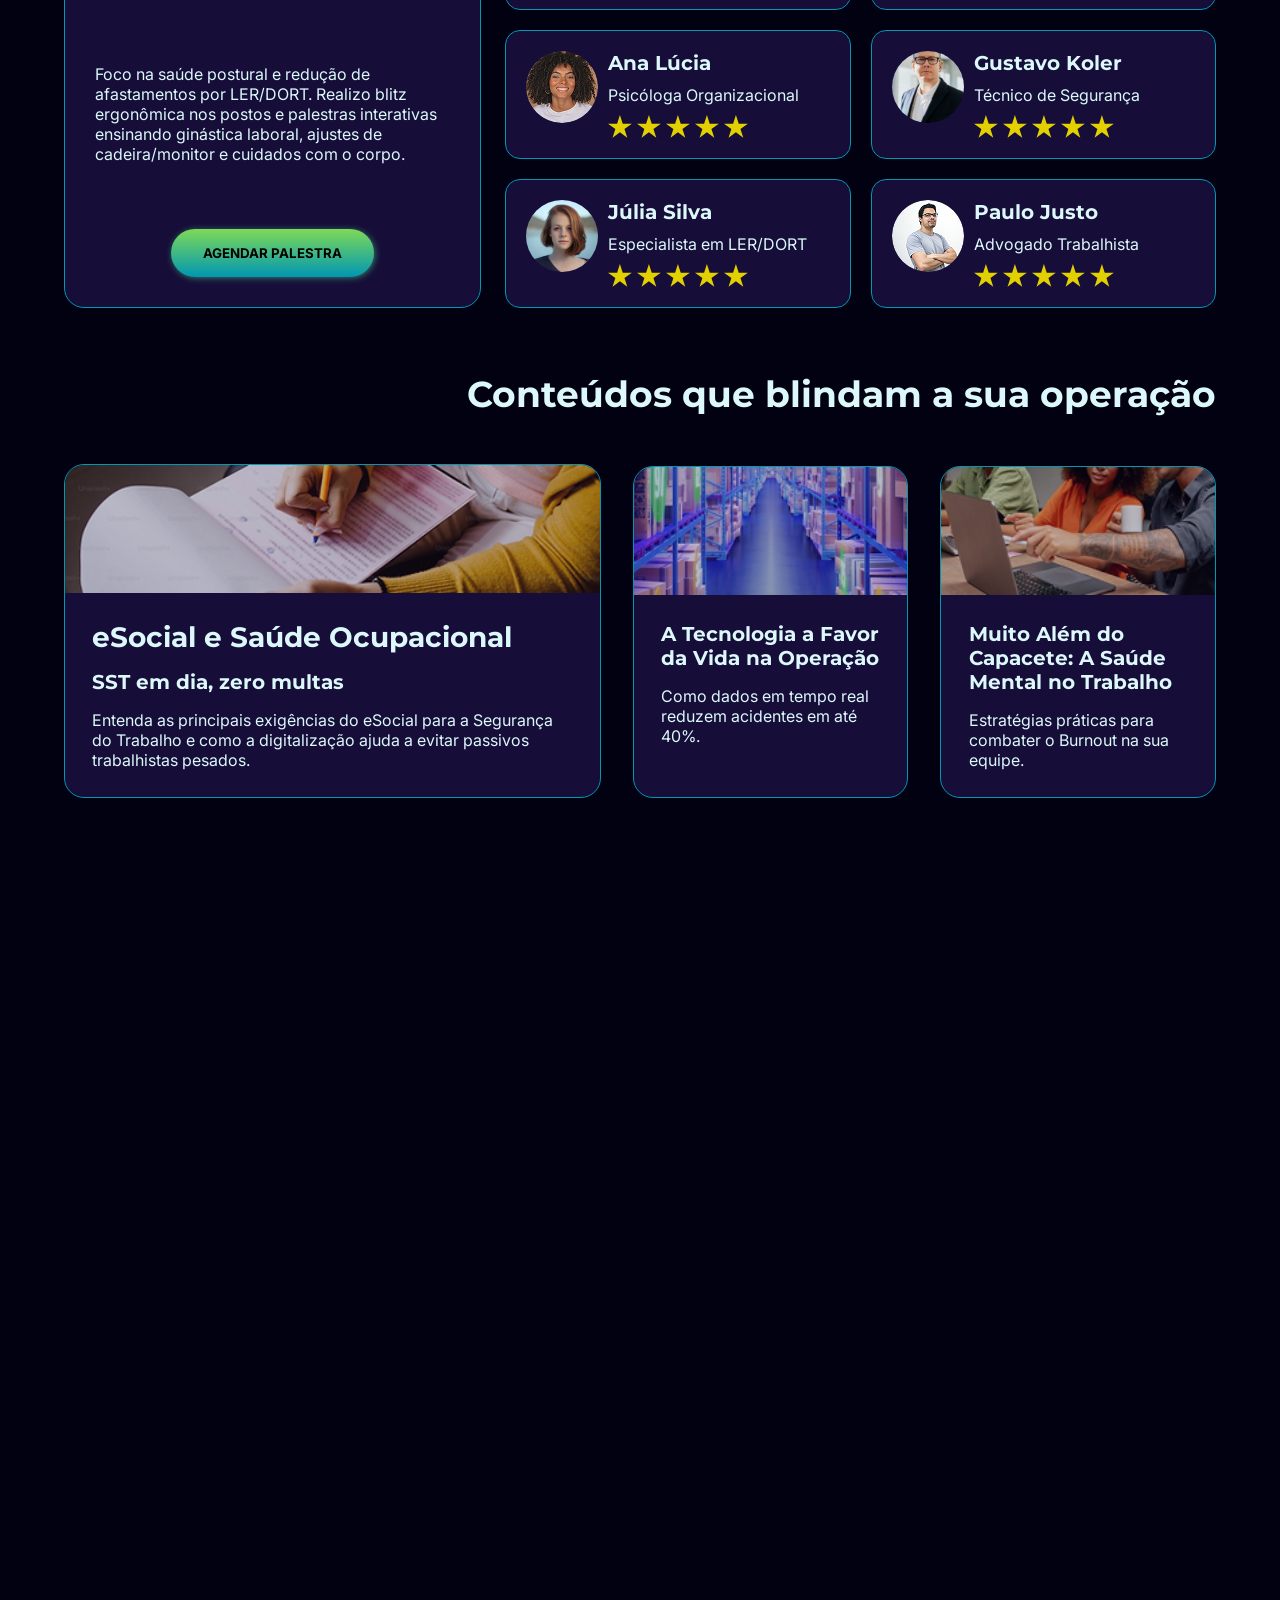
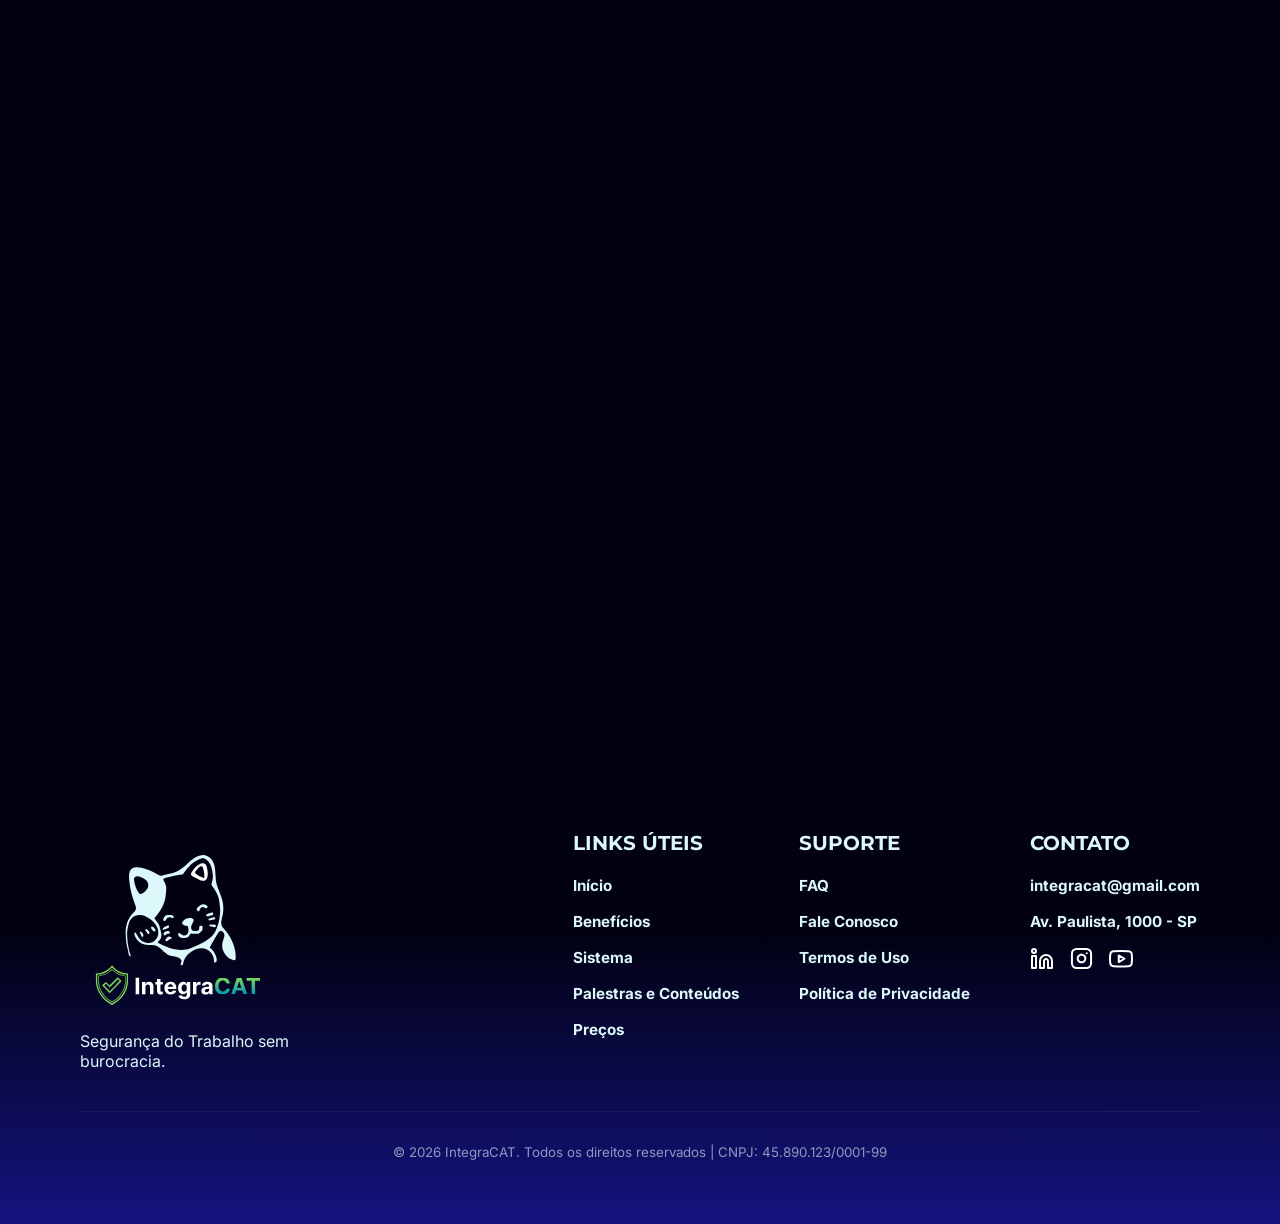
==== commit 7be6f489: "feat: add imagens certas pra especialistas" ====
--- a/index.html
+++ b/index.html
@@ -17,21 +17,21 @@
       rel="stylesheet"
     />
 
-    <link rel="stylesheet" href="../source/style/reset.css" />
-    <link rel="stylesheet" href="../source/style/variables.css" />
-    <link rel="stylesheet" href="../source/style/landing-page.css" />
-    <link rel="stylesheet" href="../source/style/components.css" />
-
-    <link rel="shortcut icon" href="../source/img/logo integraCAT-nolet.svg" type="image/x-icon">
+    <link rel="stylesheet" href="./source/style/reset.css" />
+    <link rel="stylesheet" href="./source/style/variables.css" />
+    <link rel="stylesheet" href="./source/style/landing-page.css" />
+    <link rel="stylesheet" href="./source/style/components.css" />
+
+    <link rel="shortcut icon" href="./source/img/logo integraCAT-nolet.svg" type="image/x-icon">
     
     <title>IntegraCAT</title>
   </head>
   <body>
     <header>
       <nav class="header-nav">
-        <img src="../source/img/logo integraCAT.svg" alt="logo - integraCAT" width="112px" />
+        <img src="./source/img/logo integraCAT.svg" alt="logo - integraCAT" width="112px" />
         <button class="menu" aria-label="Abrir menu">
-          <img src="../source/img/icons/menu.svg" alt="menu" width="30px">
+          <img src="./source/img/icons/menu.svg" alt="menu" width="30px">
         </button>
         <ul>
           <li><a href="#beneficios" class="header-link">BENEFÍCIOS</a></li>
@@ -39,9 +39,9 @@
           <li><a href="#palestras" class="header-link">PALESTRAS</a></li>
           <li><a href="#precos" class="header-link">PREÇOS</a></li>
           <li><a href="#leads" class="header-link">CADASTRAR</a></li>
-          <li><a class="btn-green btn-mobile" href="../pages/entrarNaConta.html">ENTRAR</a></li>
+          <li><a class="btn-green btn-mobile" href="./pages/entrarNaConta.html">ENTRAR</a></li>
         </ul>
-        <a id="btn-entrar-conta" class="btn-green btn-desktop" href="../pages/entrarNaConta.html">ENTRAR</a>
+        <a id="btn-entrar-conta" class="btn-green btn-desktop" href="./pages/entrarNaConta.html">ENTRAR</a>
       </nav>
     </header>
     <main>
@@ -56,10 +56,10 @@
         </div>
 
         <section class="container-images-home">
-          <img src="../source/img/screenShots/historico.png" alt="historico de ocorrencias" />
-          <img src="../source/img/screenShots/dashboard.png" alt="painel de gestão" />
+          <img src="./source/img/screenShots/historico.png" alt="historico de ocorrencias" />
+          <img src="./source/img/screenShots/dashboard.png" alt="painel de gestão" />
           <img
-            src="../source/img/screenShots/sistemaPesquisa.png"
+            src="./source/img/screenShots/sistemaPesquisa.png"
             alt="pesquisa"
           />
         </section>
@@ -81,7 +81,7 @@
         <section class="container-card-beneficios">
           <div class="card-beneficios">
               <div class="card-beneficios-title">
-                <img src="../source/img/icons/bell_icon.svg" alt="alerta" />
+                <img src="./source/img/icons/bell_icon.svg" alt="alerta" />
                 <h3>Alertas em Tempo Real</h3>
               </div>
               <p>
@@ -89,12 +89,12 @@
                 instante, permitindo ações imediatas antes que o risco vire um
                 acidente.
               </p>
-            <img src="../source/img/screenShots/notification1.png" alt="notificação"/>
+            <img src="./source/img/screenShots/notification1.png" alt="notificação"/>
           </div>
 
           <div class="card-beneficios">
               <div class="card-beneficios-title">
-                <img src="../source/img/icons/graph_icon.svg" alt="gráfico"/>
+                <img src="./source/img/icons/graph_icon.svg" alt="gráfico"/>
                 <h3>Gestão Centralizada</h3>
               </div>
               <p>
@@ -102,12 +102,12 @@
                 mapeamento de riscos organizados em um único dashboard
                 inteligente.
               </p>
-            <img src="../source/img/screenShots/graphs1.png" alt="painel"/>
+            <img src="./source/img/screenShots/graphs1.png" alt="painel"/>
           </div>
 
           <div class="card-beneficios">
               <div class="card-beneficios-title">
-                <img src="../source/img/icons/shield_icon.svg" alt="escudo" />
+                <img src="./source/img/icons/shield_icon.svg" alt="escudo" />
                 <h3>Segurança Jurídica</h3>
               </div>
               <p>
@@ -115,7 +115,7 @@
                 e processos com registros padronizados e acesso rápido a todo o
                 histórico.
               </p>
-            <img src="../source/img/screenShots/security1.png" alt="segurança e proteção"/>
+            <img src="./source/img/screenShots/security1.png" alt="segurança e proteção"/>
           </div>
         </section>
       </section>
@@ -132,7 +132,7 @@
             <a href="#leads"><button class="btn-green" aria-label="Ir para formulário">CONHEÇA JÁ</button></a>
           </section>
           <img
-            src="../source/img/Screenshot-MacBook Pro (16inch).png"
+            src="./source/img/Screenshot-MacBook Pro (16inch).png"
             alt="painel corporativo no Notebook"
             class="img-mockup-dash"
           />
@@ -140,7 +140,7 @@
 
         <div class="visao-sistemas">
           <img
-            src="../source/img/Screenshot-iPhone15 Pro Max.png"
+            src="./source/img/Screenshot-iPhone15 Pro Max.png"
             alt="aplicativo de alerta no celular"
             class="img-mockup-app"
           />
@@ -167,18 +167,18 @@
             <div>
               <img
                 class="img-perfil"
-                src="../source/img/people/DraMariana.png"
+                src="./source/img/people/DraMariana.png"
                 alt="perfil"
               />
               <div>
                 <h4>Dra. Mariana Costa</h4>
                 <p>Médica do Trabalho e Ergonomista</p>
                 <div class="container-estrelas">
-                    <img class="estrela" src="../source/img/icons/scoreStar.svg" alt="estrela" />
-                    <img class="estrela" src="../source/img/icons/scoreStar.svg" alt="estrela" />
-                    <img class="estrela" src="../source/img/icons/scoreStar.svg" alt="estrela" />
-                    <img class="estrela" src="../source/img/icons/scoreStar.svg" alt="estrela" />
-                    <img class="estrela" src="../source/img/icons/scoreStar.svg" alt="estrela" />
+                    <img class="estrela" src="./source/img/icons/scoreStar.svg" alt="estrela" />
+                    <img class="estrela" src="./source/img/icons/scoreStar.svg" alt="estrela" />
+                    <img class="estrela" src="./source/img/icons/scoreStar.svg" alt="estrela" />
+                    <img class="estrela" src="./source/img/icons/scoreStar.svg" alt="estrela" />
+                    <img class="estrela" src="./source/img/icons/scoreStar.svg" alt="estrela" />
                   </div>
               </div>
             </div>
@@ -223,11 +223,11 @@
                   <h4>Dr. Roberto</h4>
                   <p>Especialista em Ergonomia</p>
                   <div class="container-estrelas">
-                    <img class="estrela" src="../source/img/icons/scoreStar.svg" alt="estrela" />
-                    <img class="estrela" src="../source/img/icons/scoreStar.svg" alt="estrela" />
-                    <img class="estrela" src="../source/img/icons/scoreStar.svg" alt="estrela" />
-                    <img class="estrela" src="../source/img/icons/scoreStar.svg" alt="estrela" />
-                    <img class="estrela" src="../source/img/icons/scoreStar.svg" alt="estrela" />
+                    <img class="estrela" src="./source/img/icons/scoreStar.svg" alt="estrela" />
+                    <img class="estrela" src="./source/img/icons/scoreStar.svg" alt="estrela" />
+                    <img class="estrela" src="./source/img/icons/scoreStar.svg" alt="estrela" />
+                    <img class="estrela" src="./source/img/icons/scoreStar.svg" alt="estrela" />
+                    <img class="estrela" src="./source/img/icons/scoreStar.svg" alt="estrela" />
                   </div>
                 </div>
               </div>
@@ -236,18 +236,18 @@
               <div>
                 <img
                   class="img-perfil"
-                  src="../source/img/people/AnaLucia.png"
+                  src="./source/img/people/AnaLucia.png"
                   alt="perfil"
                 />
                 <div>
                   <h4>Ana Lúcia</h4>
                   <p>Psicóloga Organizacional</p>
                   <div class="container-estrelas">
-                    <img class="estrela" src="../source/img/icons/scoreStar.svg" alt="estrela" />
-                    <img class="estrela" src="../source/img/icons/scoreStar.svg" alt="estrela" />
-                    <img class="estrela" src="../source/img/icons/scoreStar.svg" alt="estrela" />
-                    <img class="estrela" src="../source/img/icons/scoreStar.svg" alt="estrela" />
-                    <img class="estrela" src="../source/img/icons/scoreStar.svg" alt="estrela" />
+                    <img class="estrela" src="./source/img/icons/scoreStar.svg" alt="estrela" />
+                    <img class="estrela" src="./source/img/icons/scoreStar.svg" alt="estrela" />
+                    <img class="estrela" src="./source/img/icons/scoreStar.svg" alt="estrela" />
+                    <img class="estrela" src="./source/img/icons/scoreStar.svg" alt="estrela" />
+                    <img class="estrela" src="./source/img/icons/scoreStar.svg" alt="estrela" />
                   </div>
                 </div>
               </div>
@@ -256,18 +256,18 @@
               <div>
                 <img
                   class="img-perfil"
-                  src="../source/img/people/AnaLucia.png"
+                  src="./source/img/people/GustavoKoler.jpg"
                   alt="perfil"
                 />
                 <div>
                   <h4>Gustavo Koler</h4>
                   <p>Técnico de Segurança</p>
                   <div class="container-estrelas">
-                    <img class="estrela" src="../source/img/icons/scoreStar.svg" alt="estrela" />
-                    <img class="estrela" src="../source/img/icons/scoreStar.svg" alt="estrela" />
-                    <img class="estrela" src="../source/img/icons/scoreStar.svg" alt="estrela" />
-                    <img class="estrela" src="../source/img/icons/scoreStar.svg" alt="estrela" />
-                    <img class="estrela" src="../source/img/icons/scoreStar.svg" alt="estrela" />
+                    <img class="estrela" src="./source/img/icons/scoreStar.svg" alt="estrela" />
+                    <img class="estrela" src="./source/img/icons/scoreStar.svg" alt="estrela" />
+                    <img class="estrela" src="./source/img/icons/scoreStar.svg" alt="estrela" />
+                    <img class="estrela" src="./source/img/icons/scoreStar.svg" alt="estrela" />
+                    <img class="estrela" src="./source/img/icons/scoreStar.svg" alt="estrela" />
                   </div>
                 </div>
               </div>
@@ -276,18 +276,18 @@
               <div>
                 <img
                   class="img-perfil"
-                  src="source/img/people/AnaLucia.png"
+                  src="source/img/people/JuliaSilva.jpg"
                   alt="perfil"
                 />
                 <div>
                   <h4>Júlia Silva</h4>
                   <p>Especialista em LER/DORT</p>
                   <div class="container-estrelas">
-                    <img class="estrela" src="../source/img/icons/scoreStar.svg" alt="estrela" />
-                    <img class="estrela" src="../source/img/icons/scoreStar.svg" alt="estrela" />
-                    <img class="estrela" src="../source/img/icons/scoreStar.svg" alt="estrela" />
-                    <img class="estrela" src="../source/img/icons/scoreStar.svg" alt="estrela" />
-                    <img class="estrela" src="../source/img/icons/scoreStar.svg" alt="estrela" />
+                    <img class="estrela" src="./source/img/icons/scoreStar.svg" alt="estrela" />
+                    <img class="estrela" src="./source/img/icons/scoreStar.svg" alt="estrela" />
+                    <img class="estrela" src="./source/img/icons/scoreStar.svg" alt="estrela" />
+                    <img class="estrela" src="./source/img/icons/scoreStar.svg" alt="estrela" />
+                    <img class="estrela" src="./source/img/icons/scoreStar.svg" alt="estrela" />
                   </div>
                 </div>
               </div>
@@ -303,11 +303,11 @@
                   <h4>Paulo Justo</h4>
                   <p>Advogado Trabalhista</p>
                   <div class="container-estrelas">
-                    <img class="estrela" src="../source/img/icons/scoreStar.svg" alt="estrela" />
-                    <img class="estrela" src="../source/img/icons/scoreStar.svg" alt="estrela" />
-                    <img class="estrela" src="../source/img/icons/scoreStar.svg" alt="estrela" />
-                    <img class="estrela" src="../source/img/icons/scoreStar.svg" alt="estrela" />
-                    <img class="estrela" src="../source/img/icons/scoreStar.svg" alt="estrela" />
+                    <img class="estrela" src="./source/img/icons/scoreStar.svg" alt="estrela" />
+                    <img class="estrela" src="./source/img/icons/scoreStar.svg" alt="estrela" />
+                    <img class="estrela" src="./source/img/icons/scoreStar.svg" alt="estrela" />
+                    <img class="estrela" src="./source/img/icons/scoreStar.svg" alt="estrela" />
+                    <img class="estrela" src="./source/img/icons/scoreStar.svg" alt="estrela" />
                   </div>
                 </div>
               </div>
@@ -320,7 +320,7 @@
           <section class="container-card-conteudos">
             <article class="card-conteudo">
               <img
-                src="../source/img/content/saudeOcupacional.png"
+                src="./source/img/content/saudeOcupacional.png"
                 alt="imagem do conteudo"
               />
               <div>
@@ -339,7 +339,7 @@
               <div class="articles">
                 <article class="card-conteudo">
                   <img
-                  src="../source/img/content/tecnologiaOperacao.png"
+                  src="./source/img/content/tecnologiaOperacao.png"
                   alt="capa do artigo"
                   />
                   <div class="card-conteudo__texts">
@@ -349,7 +349,7 @@
                 </article>
                 <article class="card-conteudo">
                   <img
-                  src="../source/img/content/saudeMental.png"
+                  src="./source/img/content/saudeMental.png"
                   alt="capa do artigo"
                   />
                 <div class="card-conteudo__texts">
@@ -495,8 +495,8 @@
       new window.VLibras.Widget('https://vlibras.gov.br/app');
     </script>
 
-    <script src="../source/js/scroll-reveal.js"></script>
-    <script src="../source/js/components/footer.js" defer></script>
-    <script src="../source/js/header.js"></script>
+    <script src="./source/js/scroll-reveal.js"></script>
+    <script src="./source/js/components/footer.js" defer></script>
+    <script src="./source/js/header.js"></script>
   </body>
 </html>
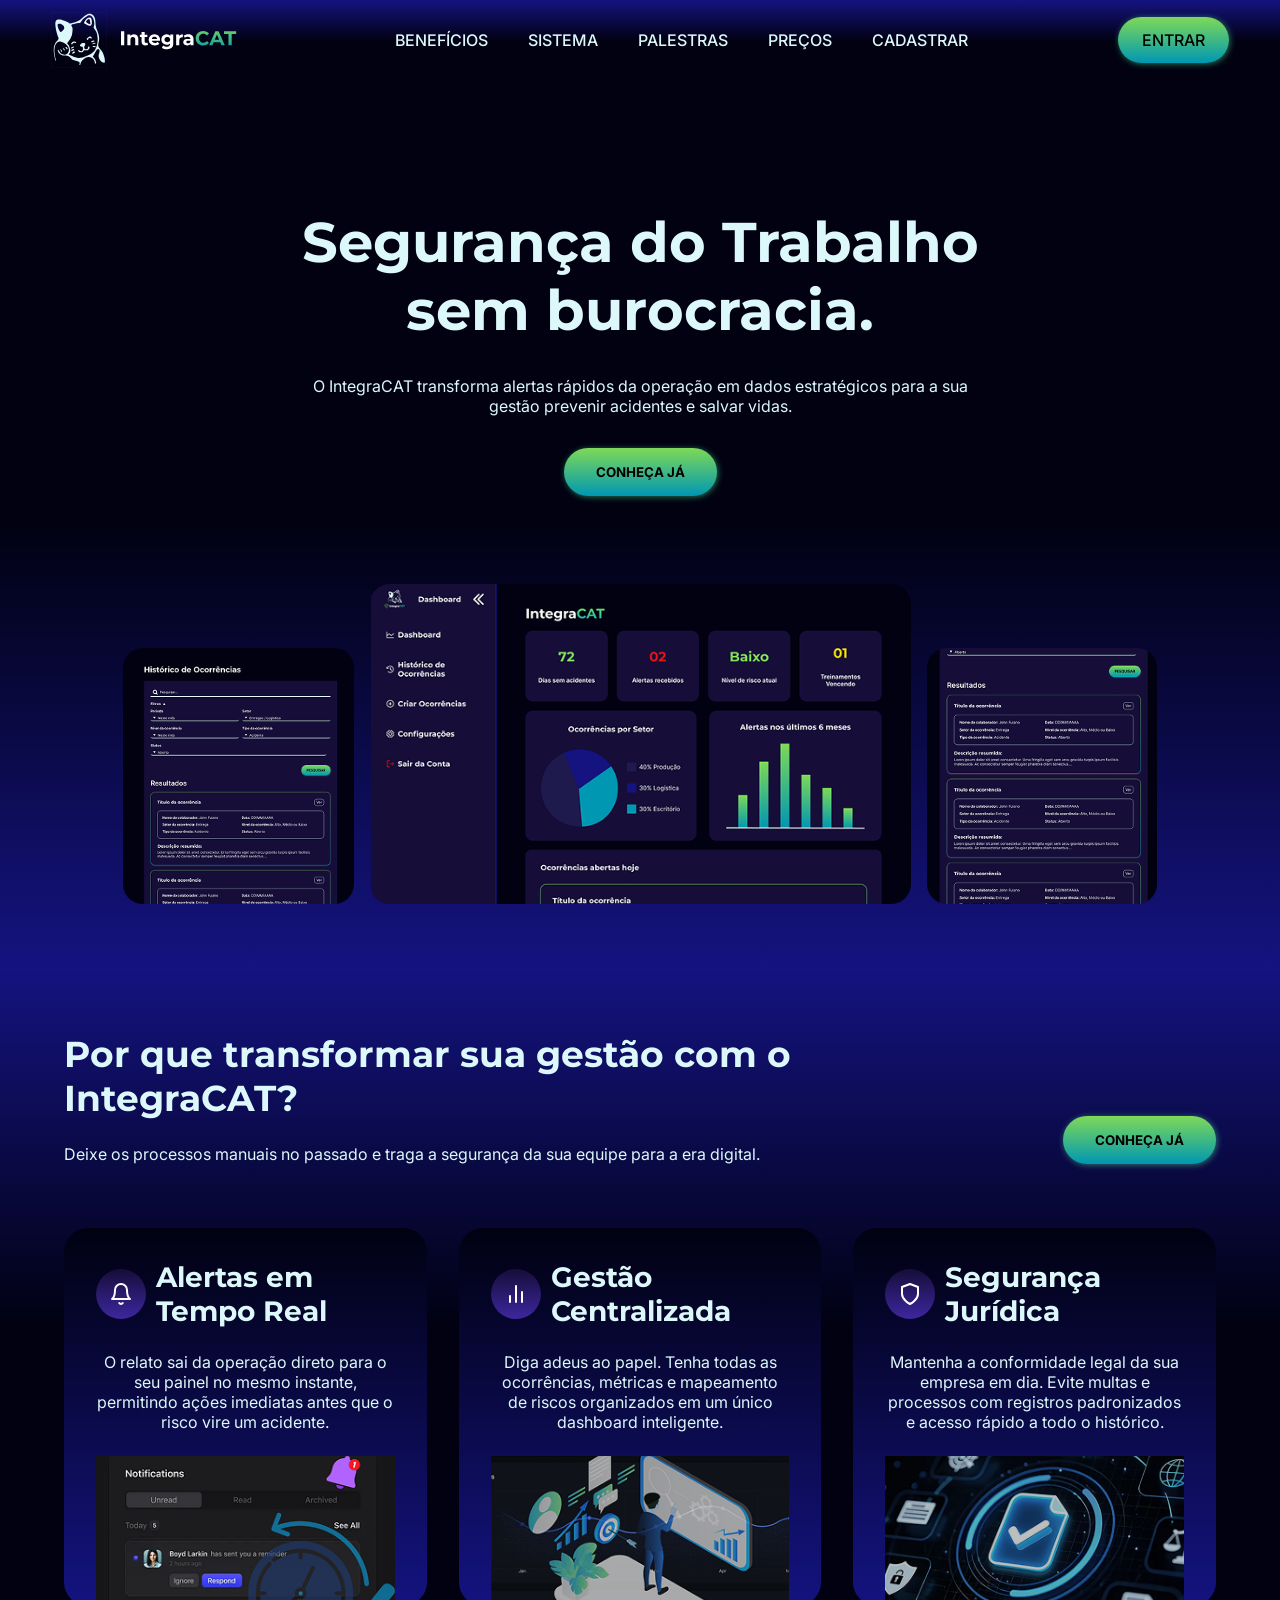
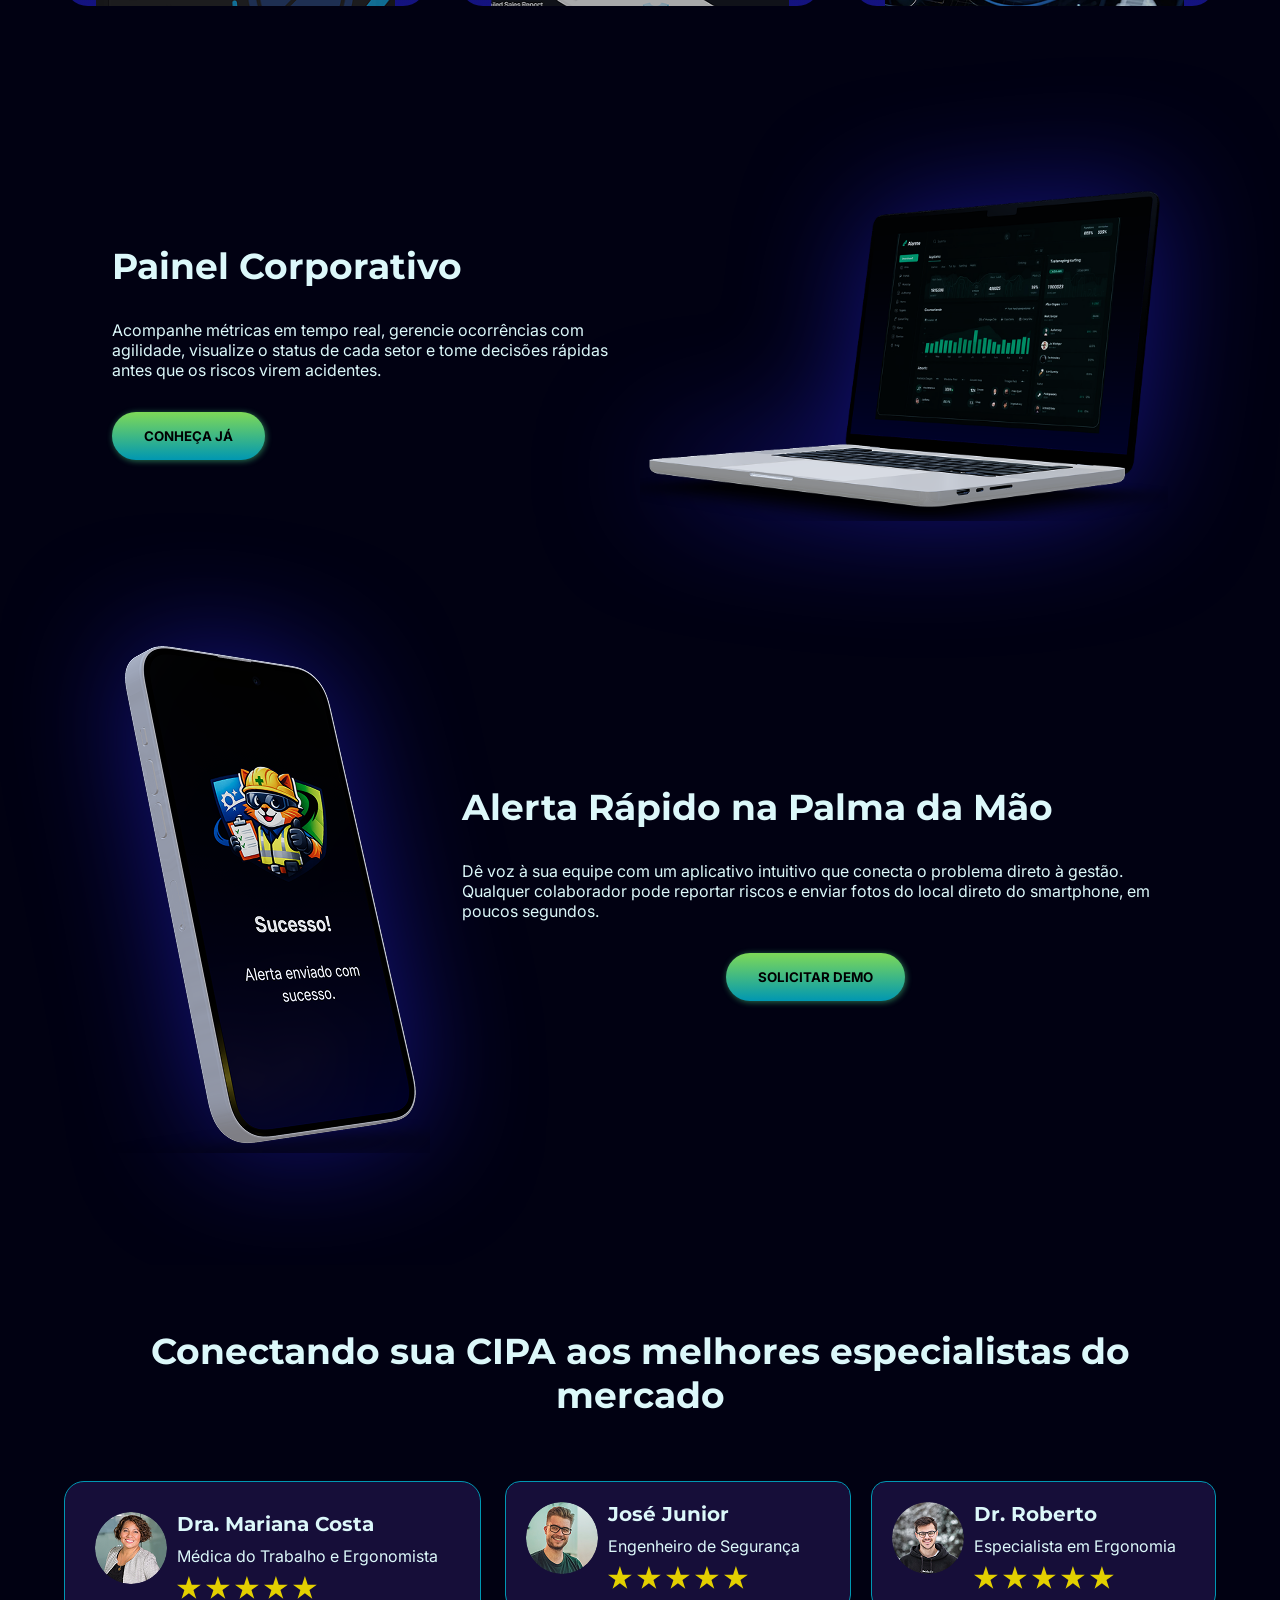
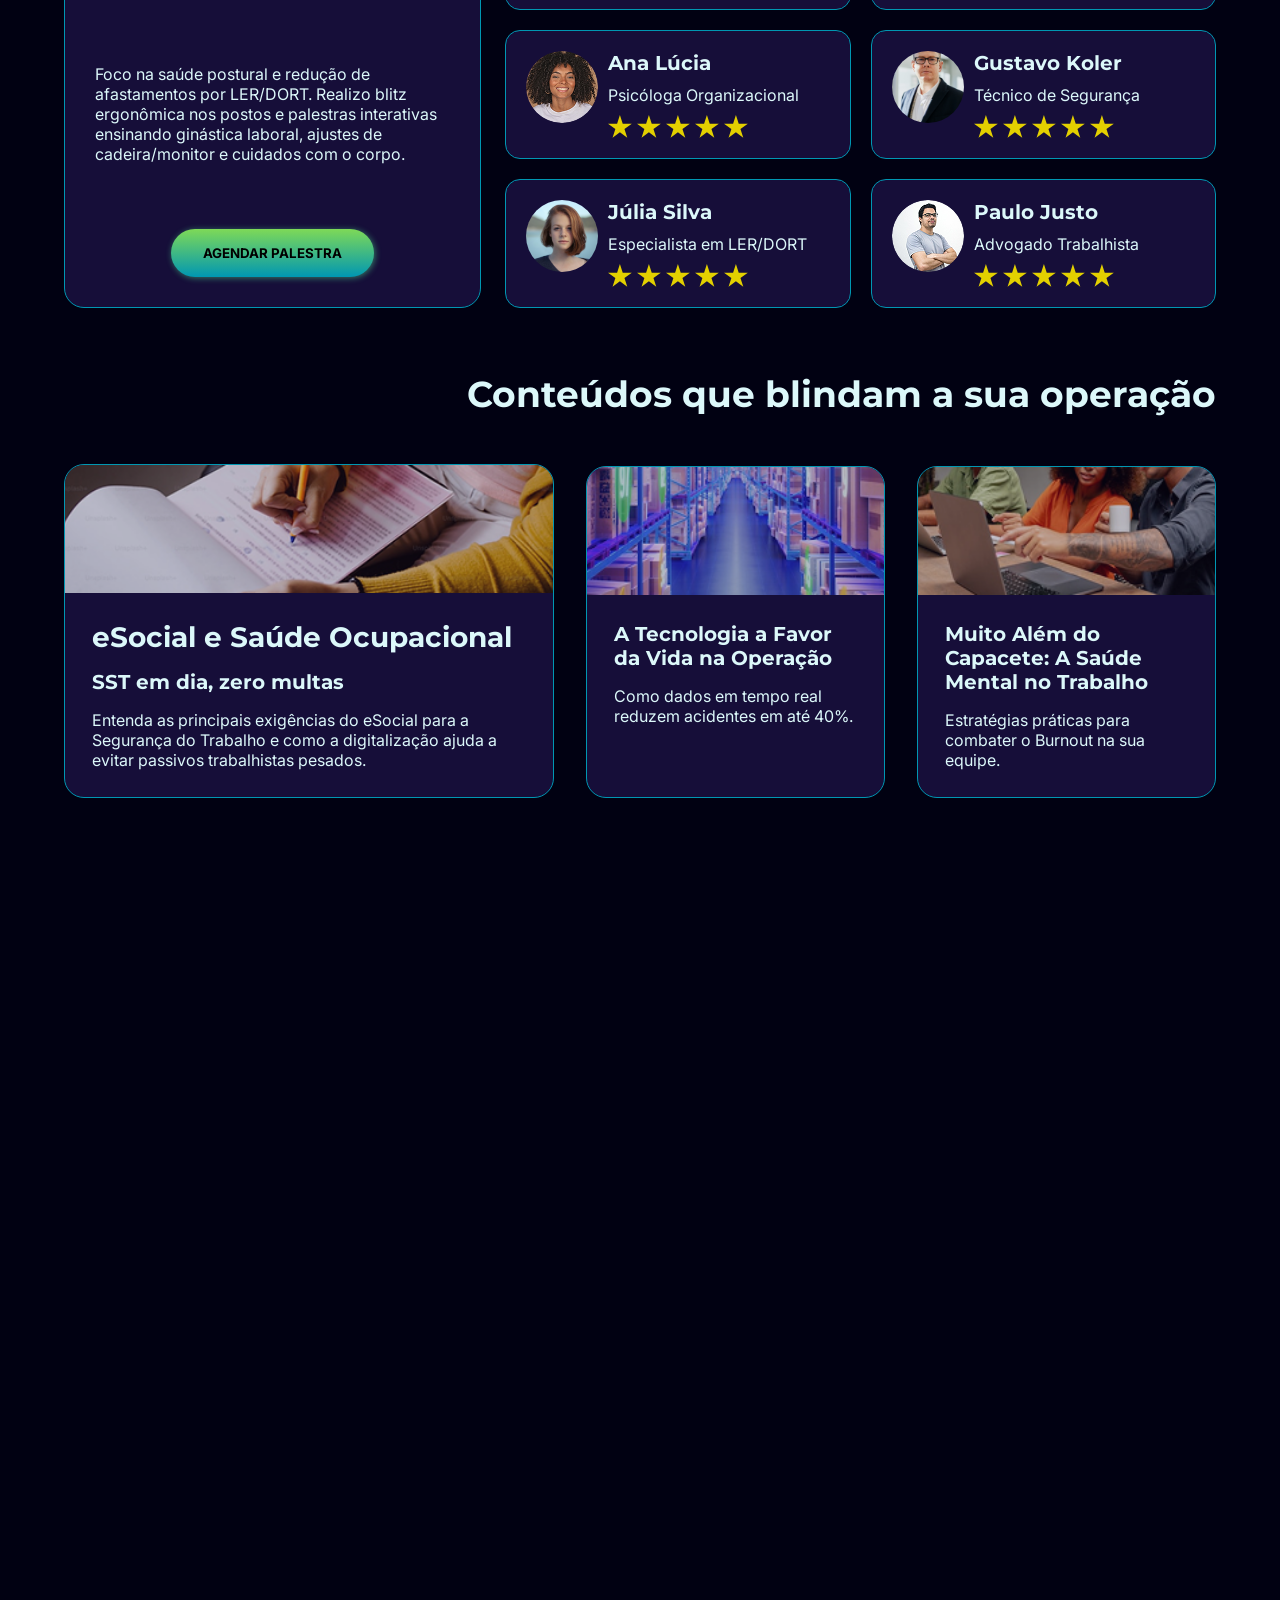
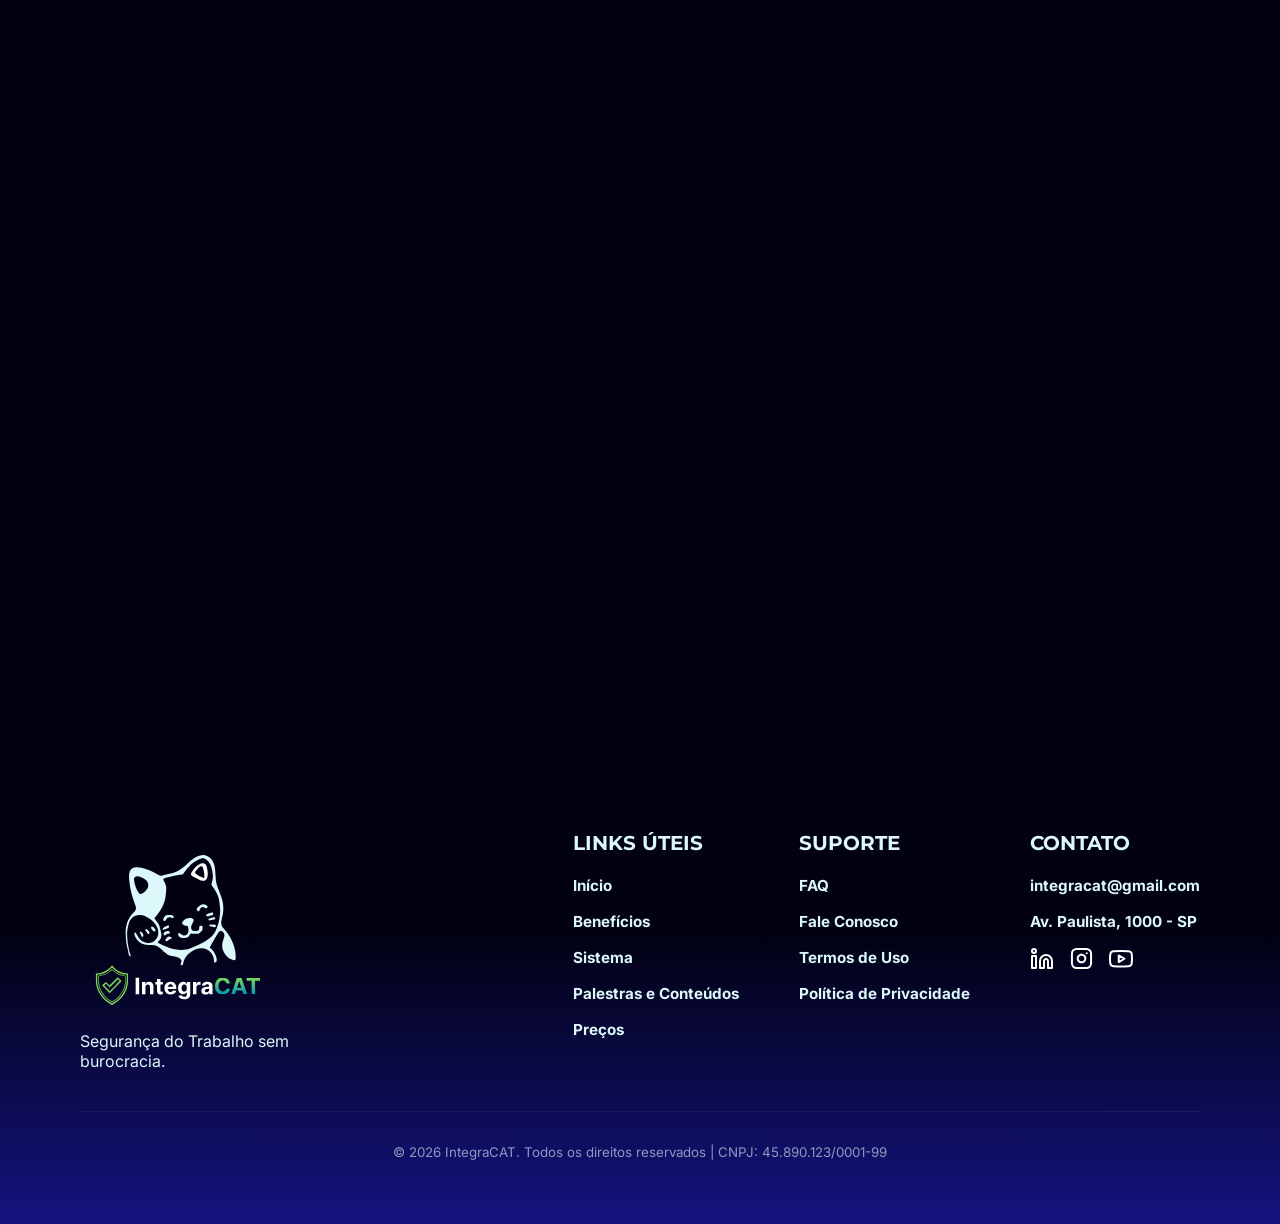
==== commit 9a76c744: "fix: atualiza a logo da landing page" ====
--- a/index.html
+++ b/index.html
@@ -29,7 +29,16 @@
   <body>
     <header>
       <nav class="header-nav">
-        <img src="./source/img/logo integraCAT.svg" alt="logo - integraCAT" width="112px" />
+        <div class="title-logo">
+          <img
+            src="../source/img/logo integraCAT-nolet.svg"
+            alt="logo - IntegraCAT"
+          />
+          <img
+            src="../source/img/lettering integraCAT.svg"
+            alt="letreiro - IntegraCAT"
+          />
+        </div>
         <button class="menu" aria-label="Abrir menu">
           <img src="./source/img/icons/menu.svg" alt="menu" width="30px">
         </button>
--- a/source/style/landing-page.css
+++ b/source/style/landing-page.css
@@ -1,9 +1,32 @@
+*{
+  scroll-behavior: smooth;
+}
 main > section{
   padding: 4rem;
   display: flex;
   flex-direction: column;
   align-items: center;
   gap: 1rem;
+}
+
+
+.title-logo {
+  display: flex;
+  align-items: center;
+  gap: 0.875rem;
+}
+
+.title-logo img[alt="logo - IntegraCAT"] {
+  height: 56px;
+  width: 56px;
+  object-fit: contain;
+}
+
+.lettering-logo {
+  height: 64px;
+  width: auto; 
+  max-width: 80px; /* opcional para limitar */
+  object-fit: contain;
 }
 
 /*========================================
@@ -254,7 +277,7 @@
   flex-wrap: wrap;
 }
 .container-card-conteudos > .card-conteudo {
-  flex: 1.6 1 350px;
+  flex: 1 1 350px;
 }
 .container-card-conteudos__menores{
   display: flex;
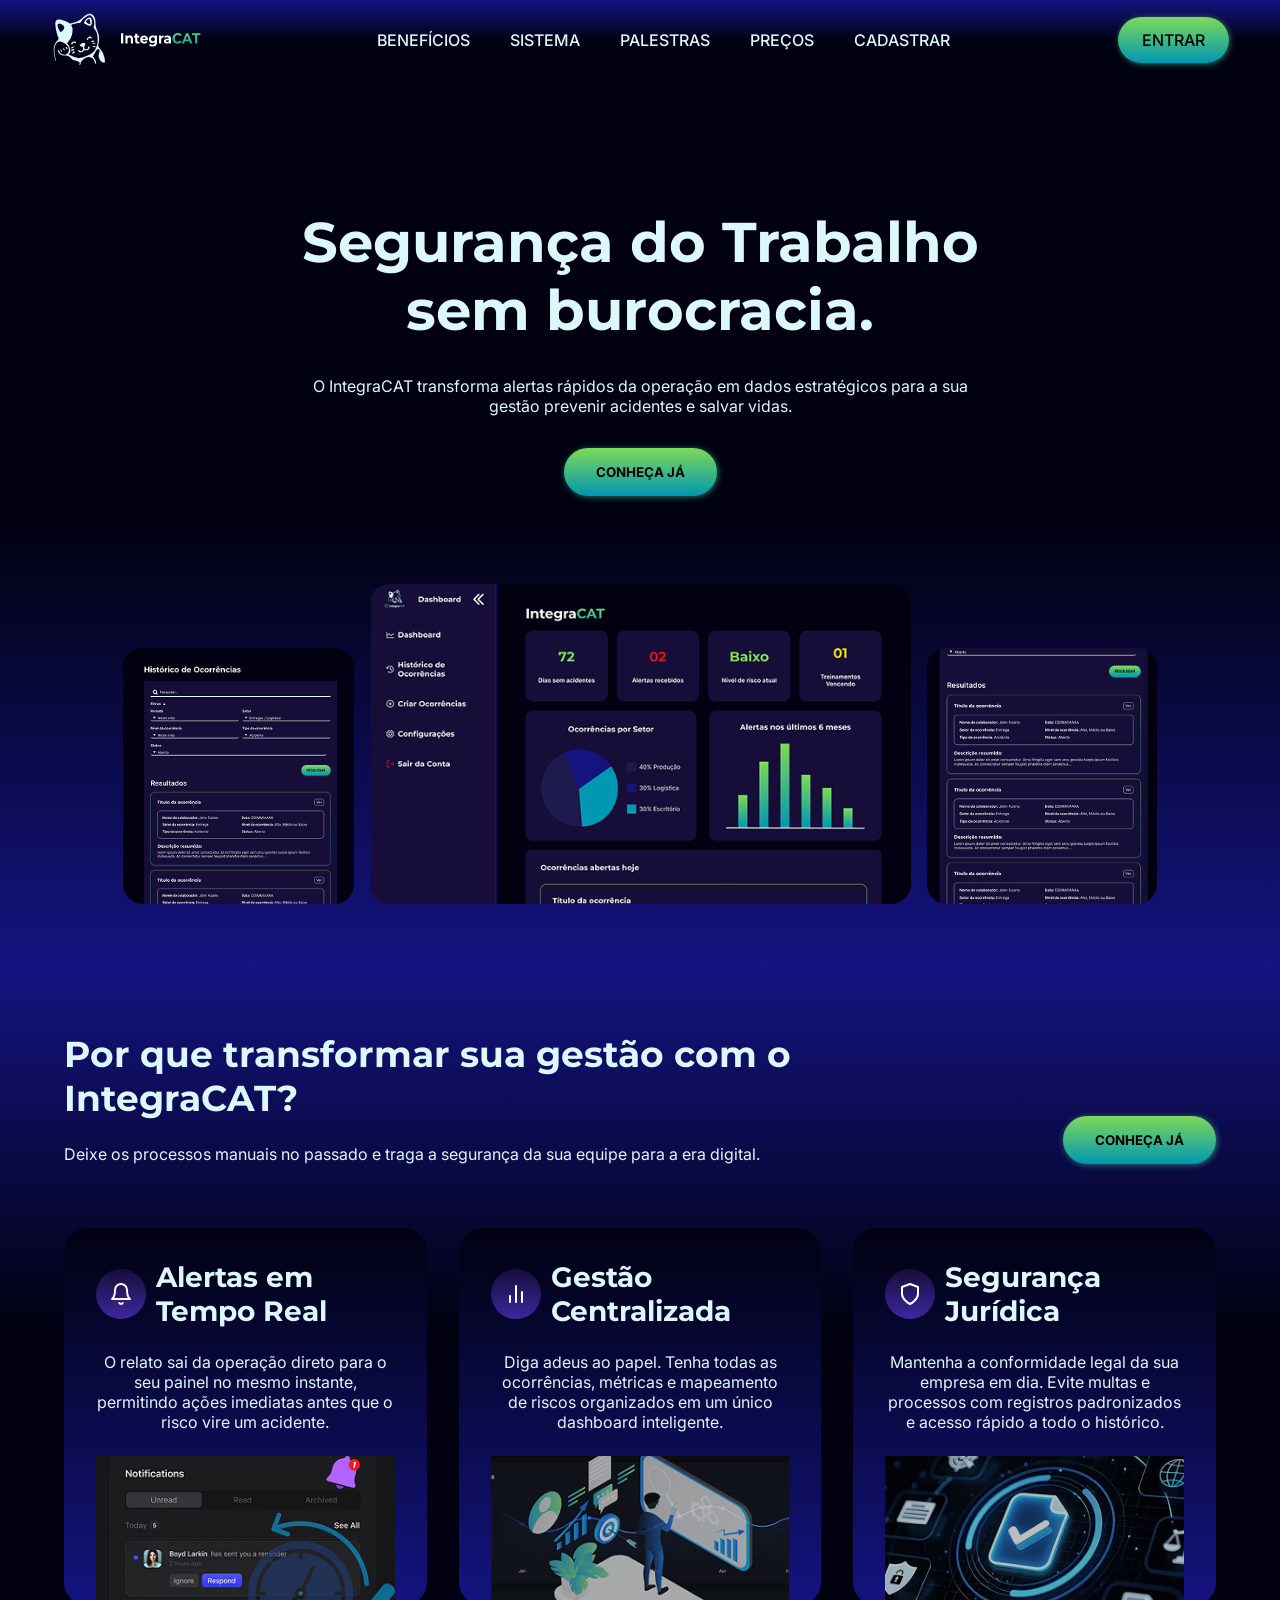
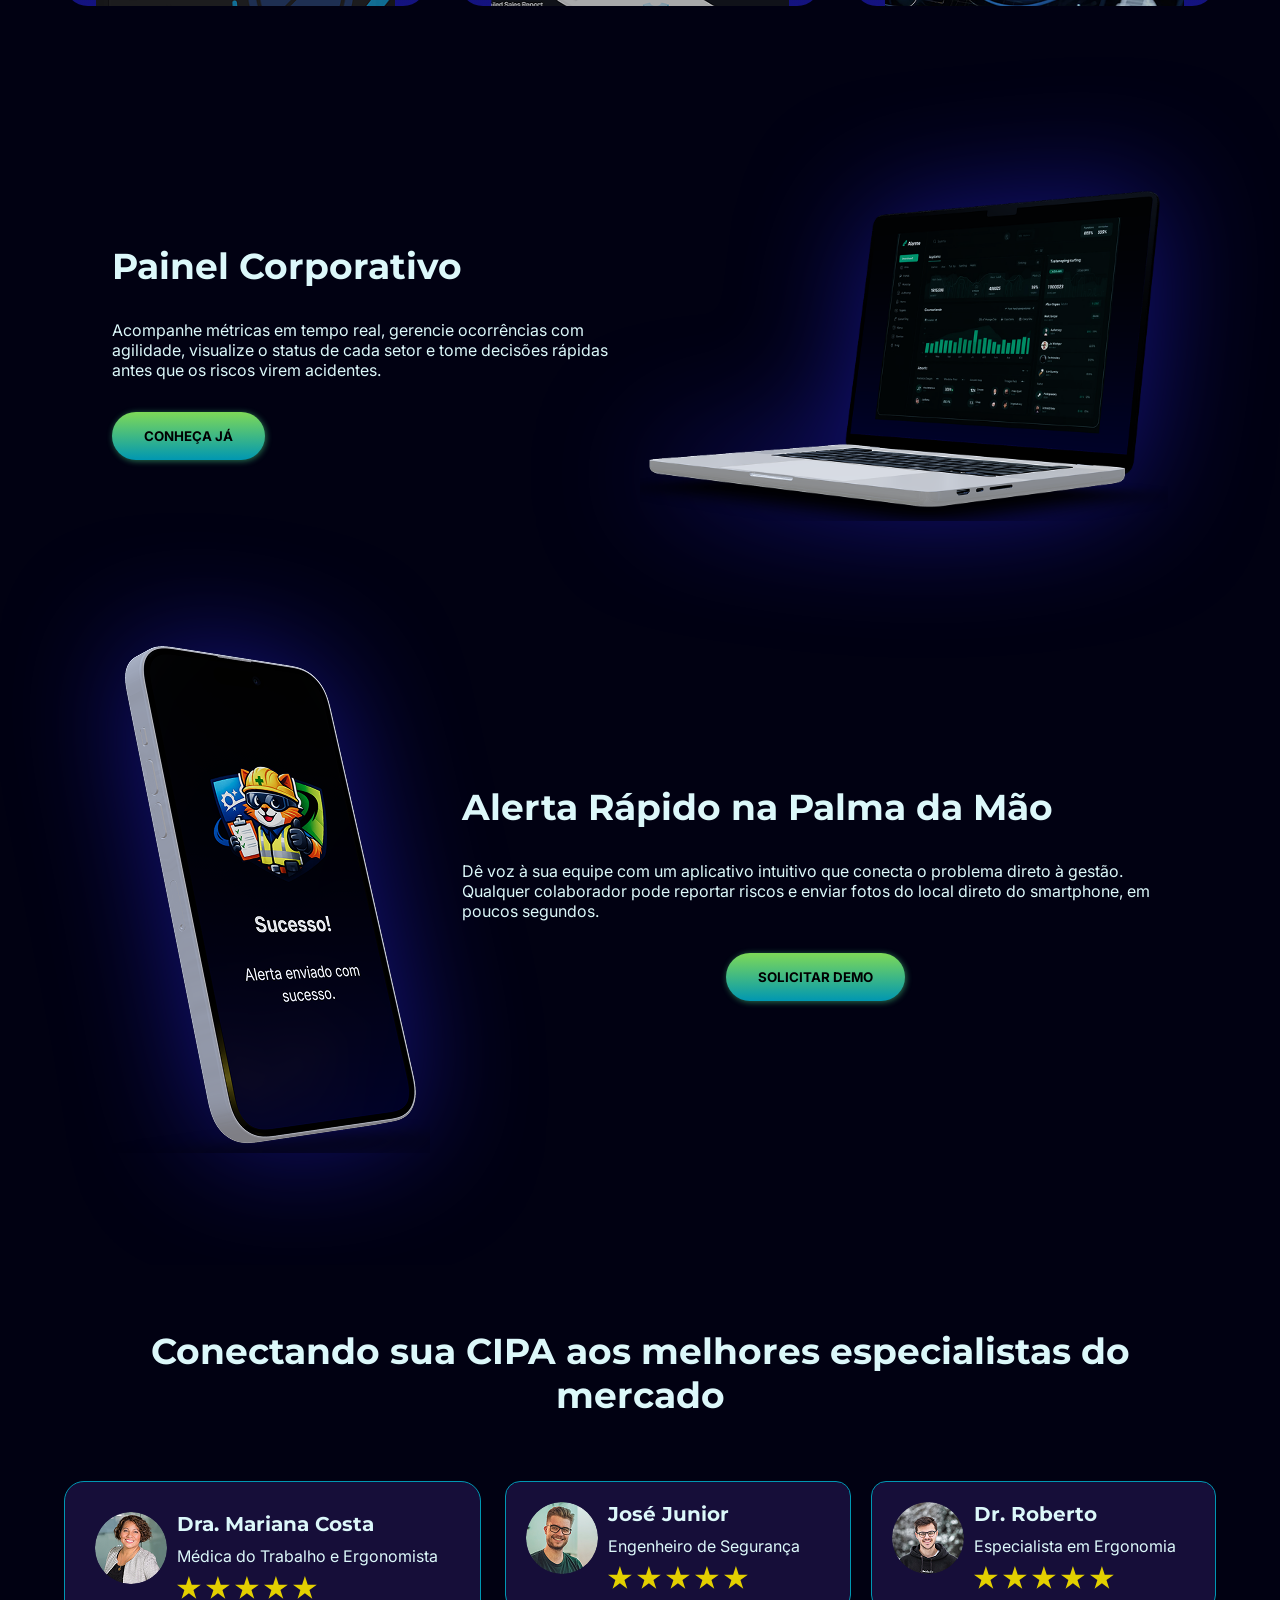
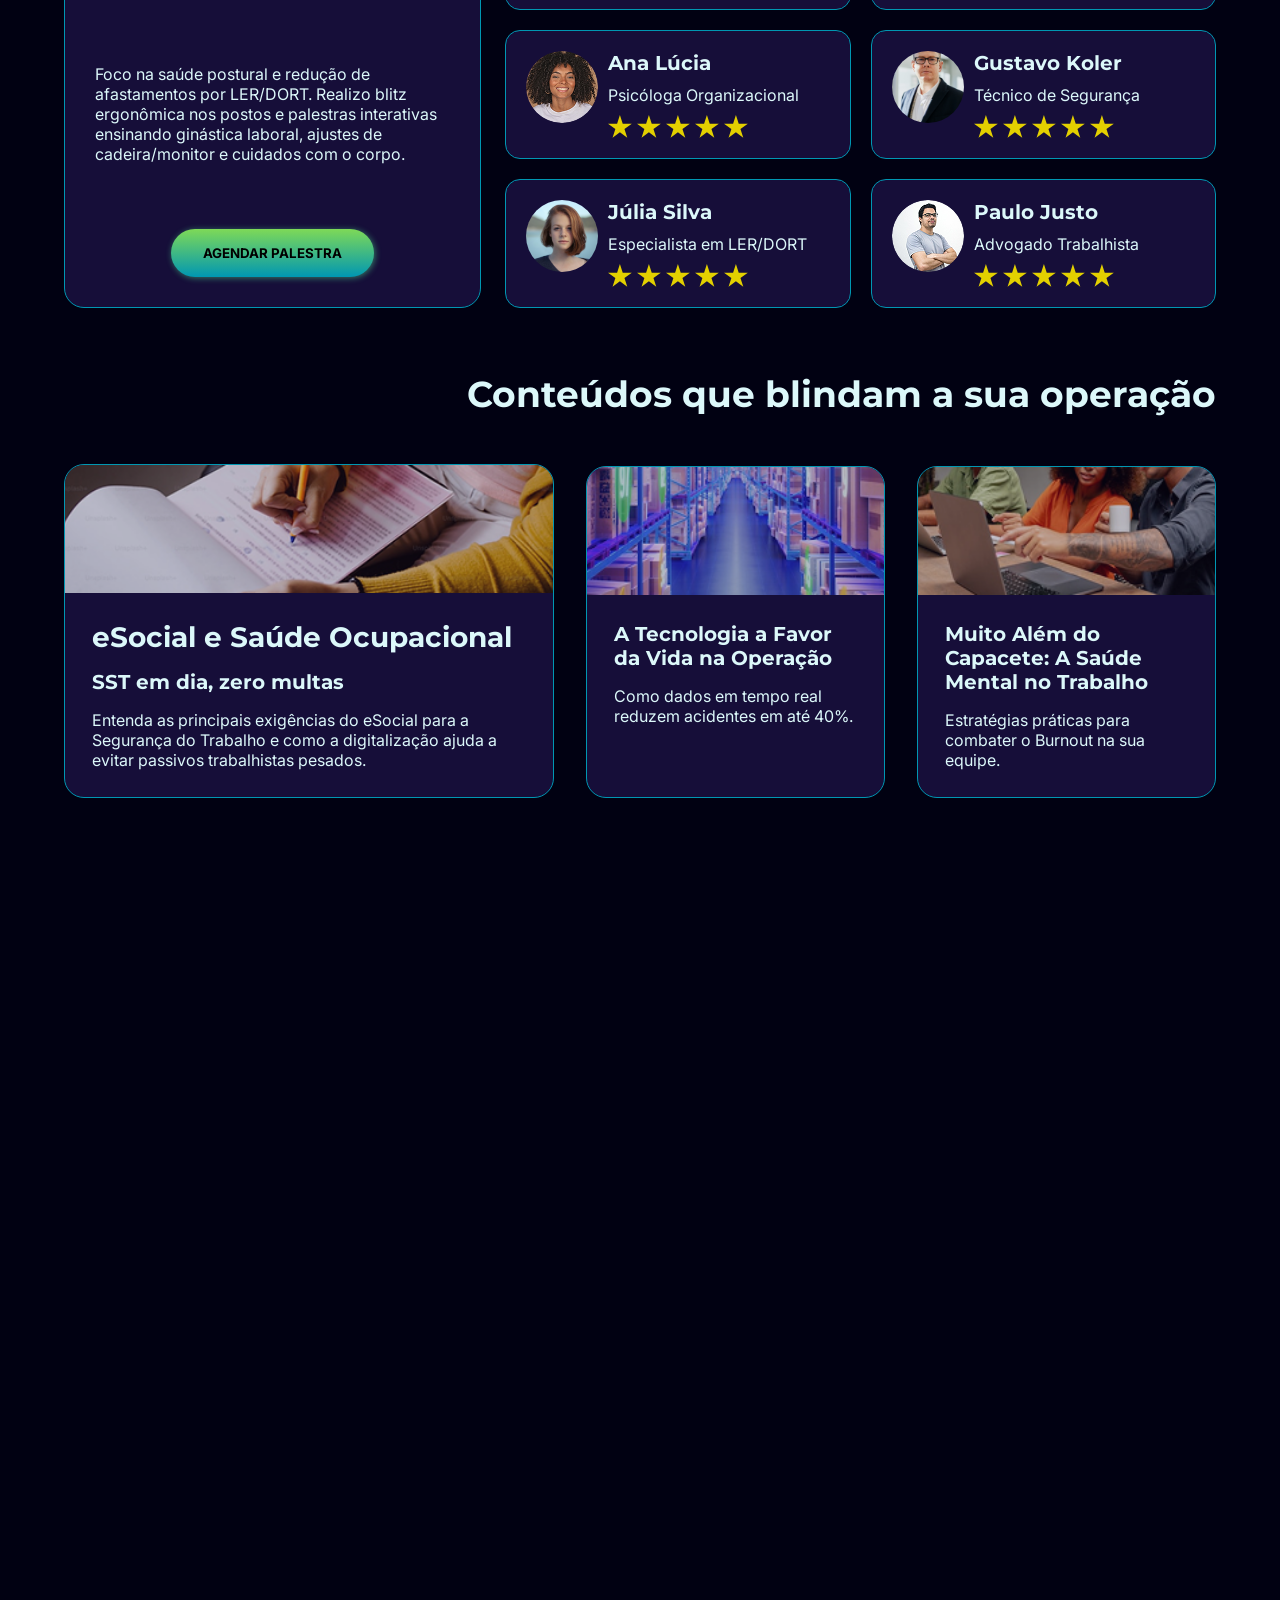
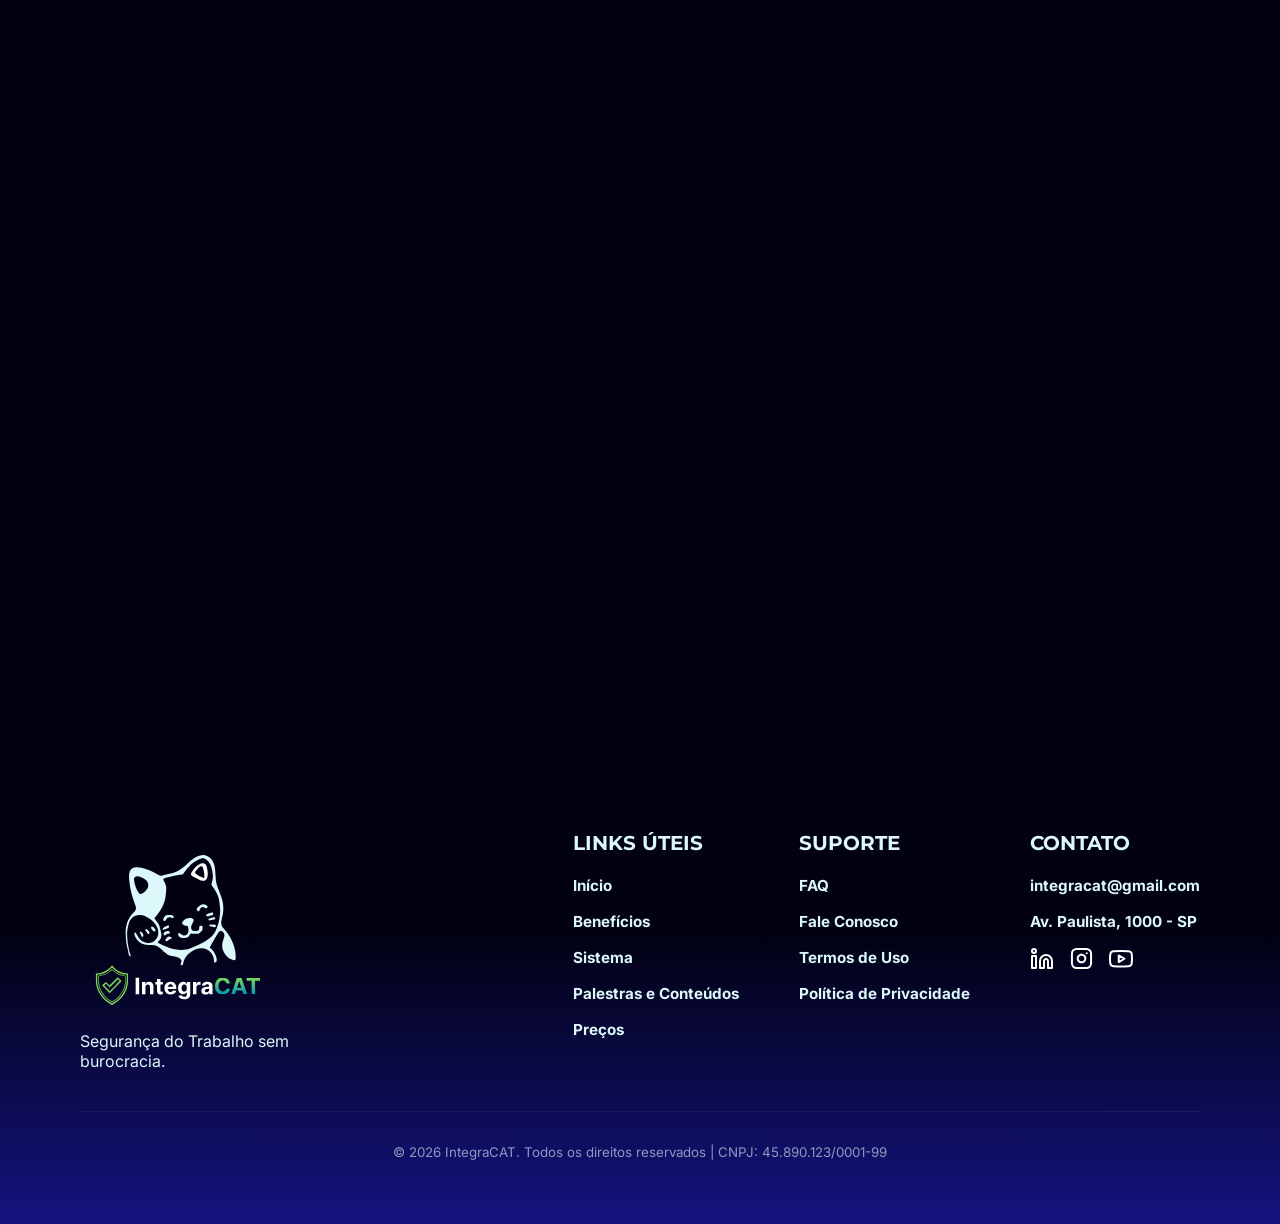
==== commit 7858a6fd: "fix: Arruma a logo nas paginas de entrada/cadastro" ====
--- a/index.html
+++ b/index.html
@@ -34,7 +34,7 @@
             src="../source/img/logo integraCAT-nolet.svg"
             alt="logo - IntegraCAT"
           />
-          <img
+          <img class="lettering-logo"
             src="../source/img/lettering integraCAT.svg"
             alt="letreiro - IntegraCAT"
           />
--- a/source/style/landing-page.css
+++ b/source/style/landing-page.css
@@ -453,6 +453,11 @@
   main > section{
     padding: 4rem 3rem;
   }
+
+  .lettering-logo {
+    display: none;
+  }
+
   .beneficios-descricao{
     flex-direction: column;
     gap: 1.5rem;
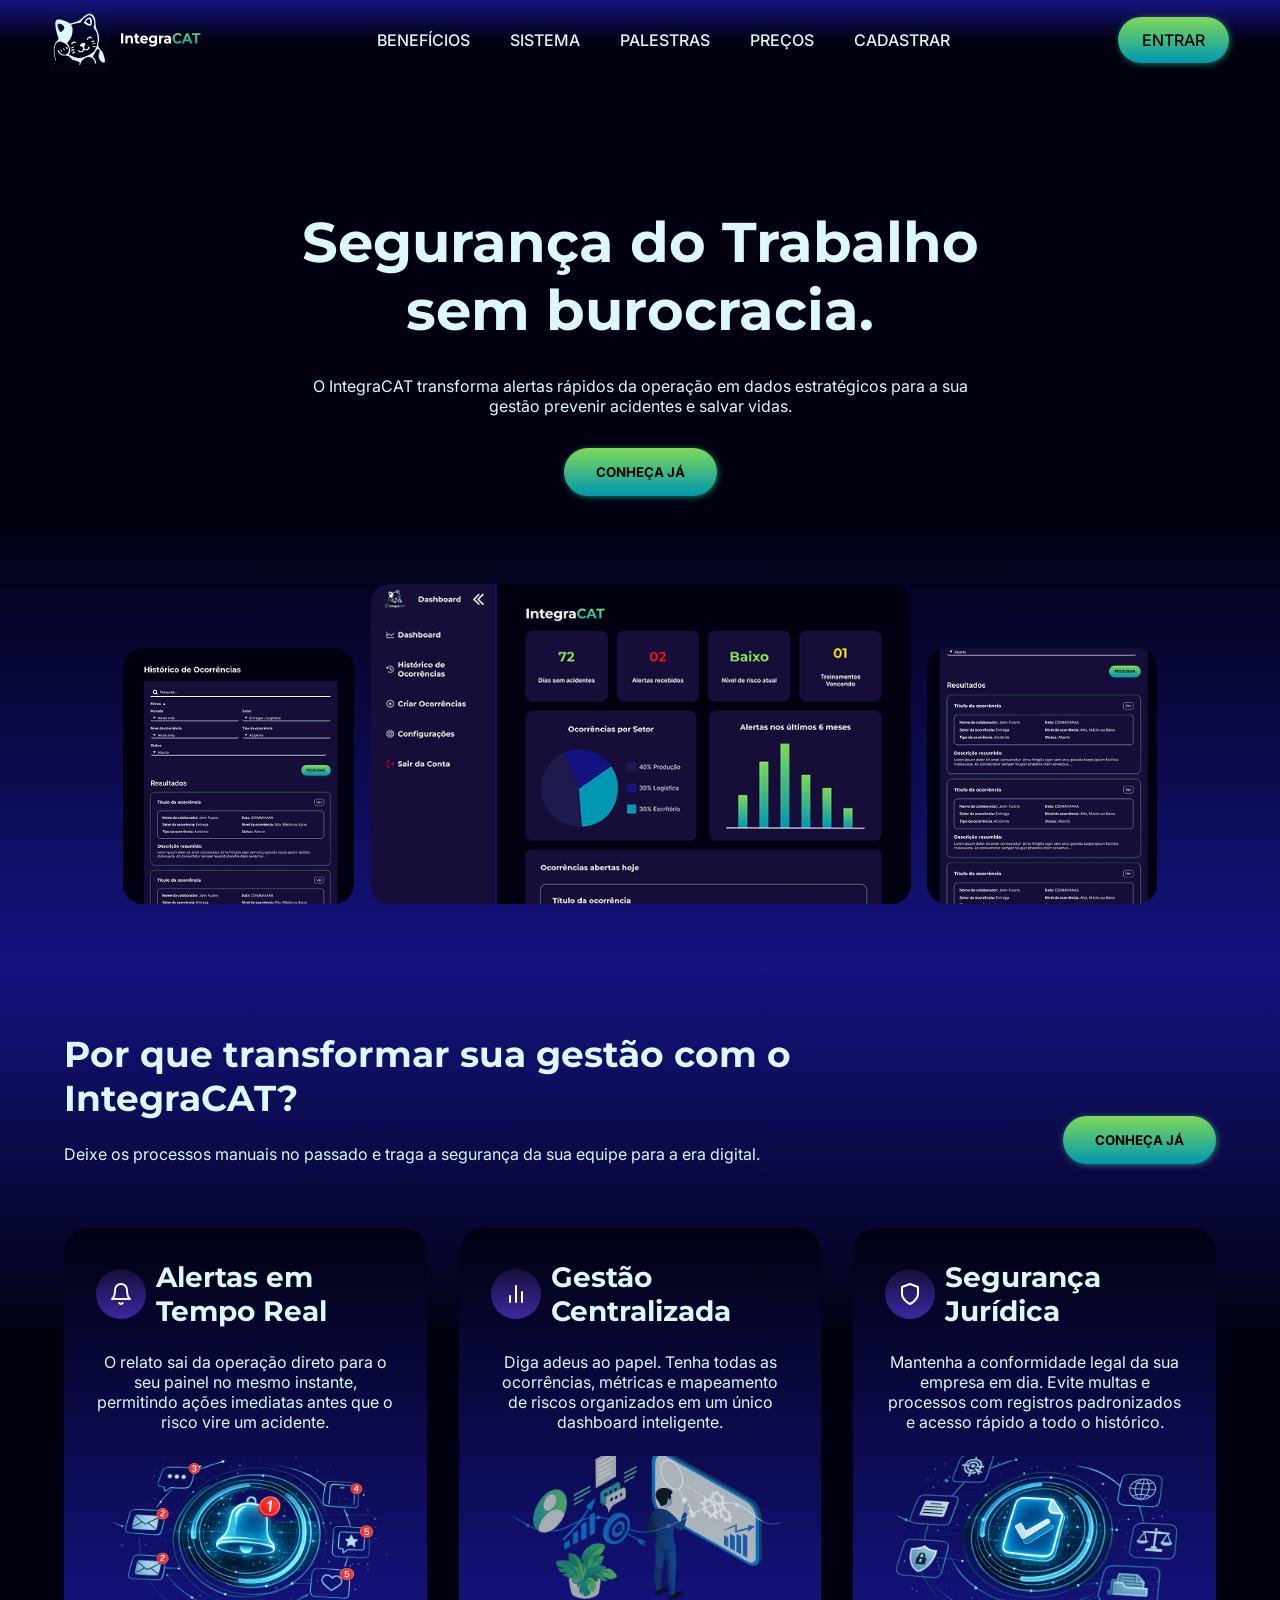
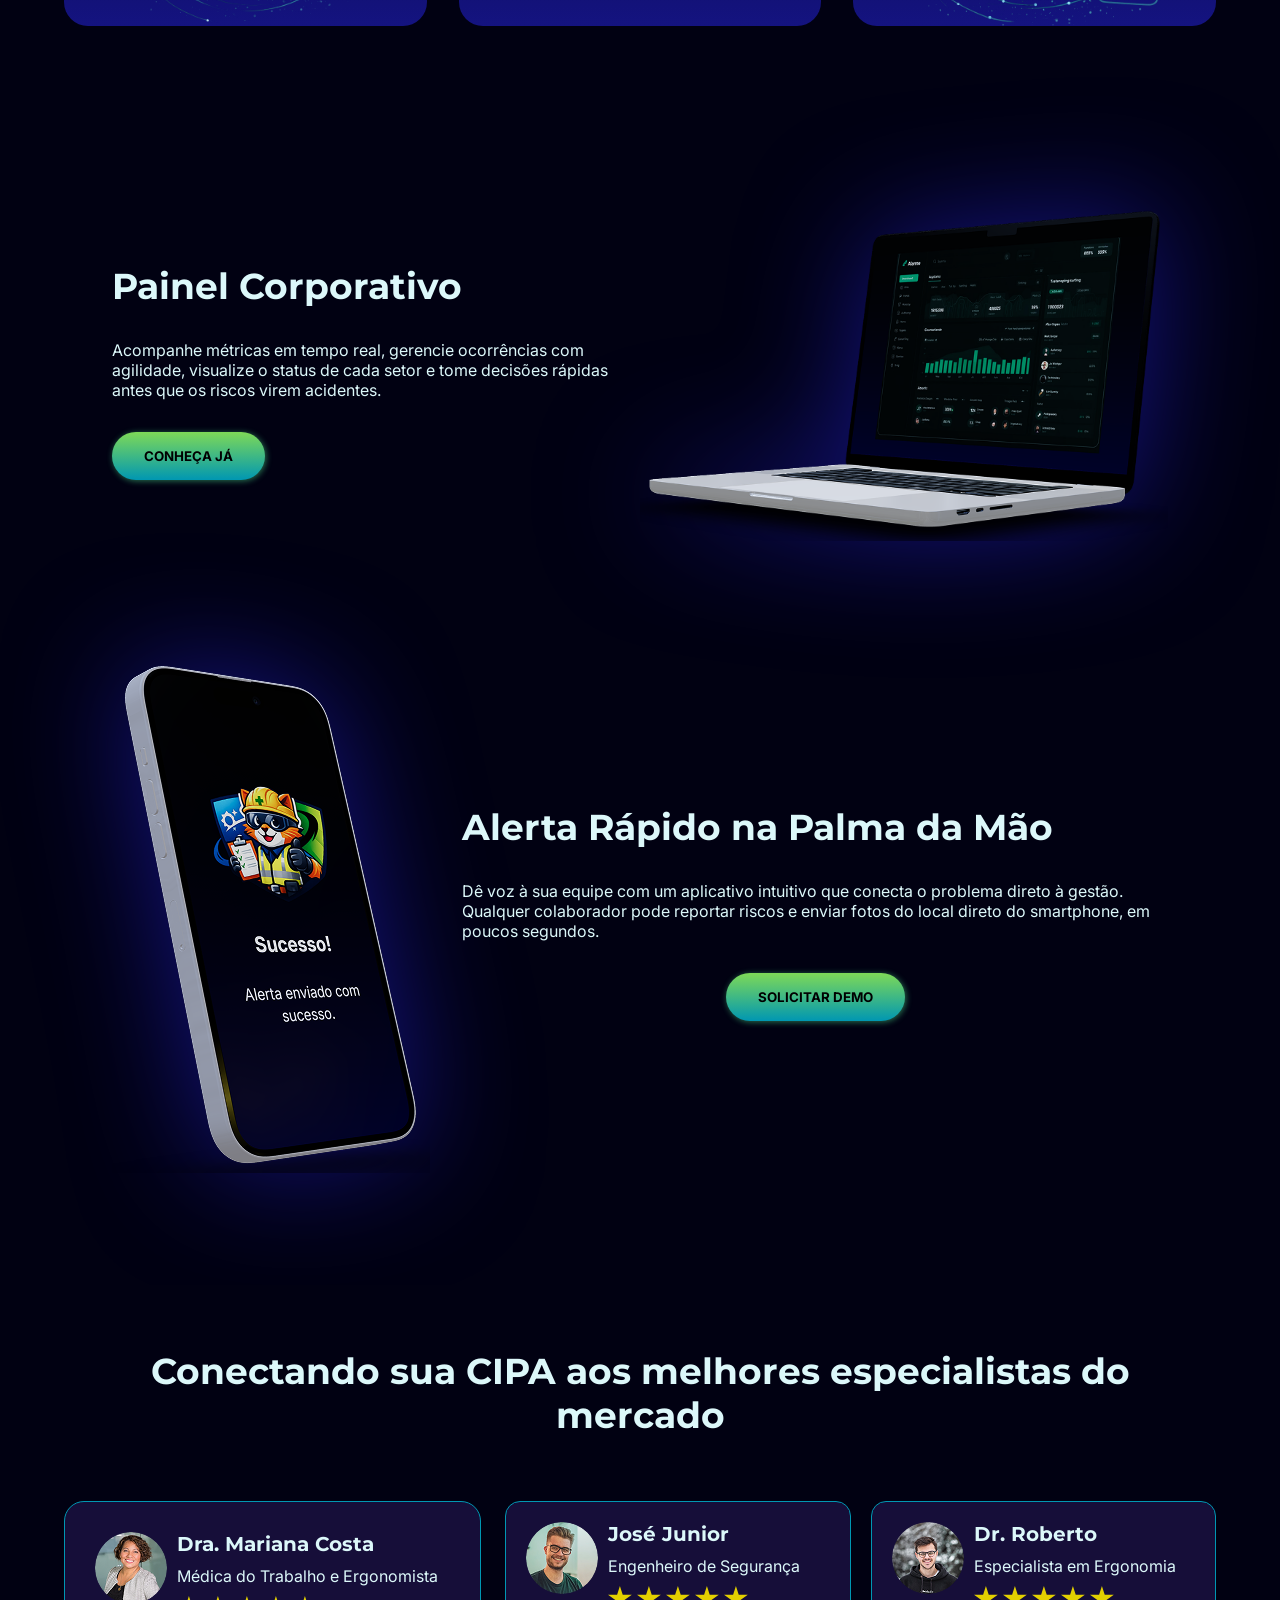
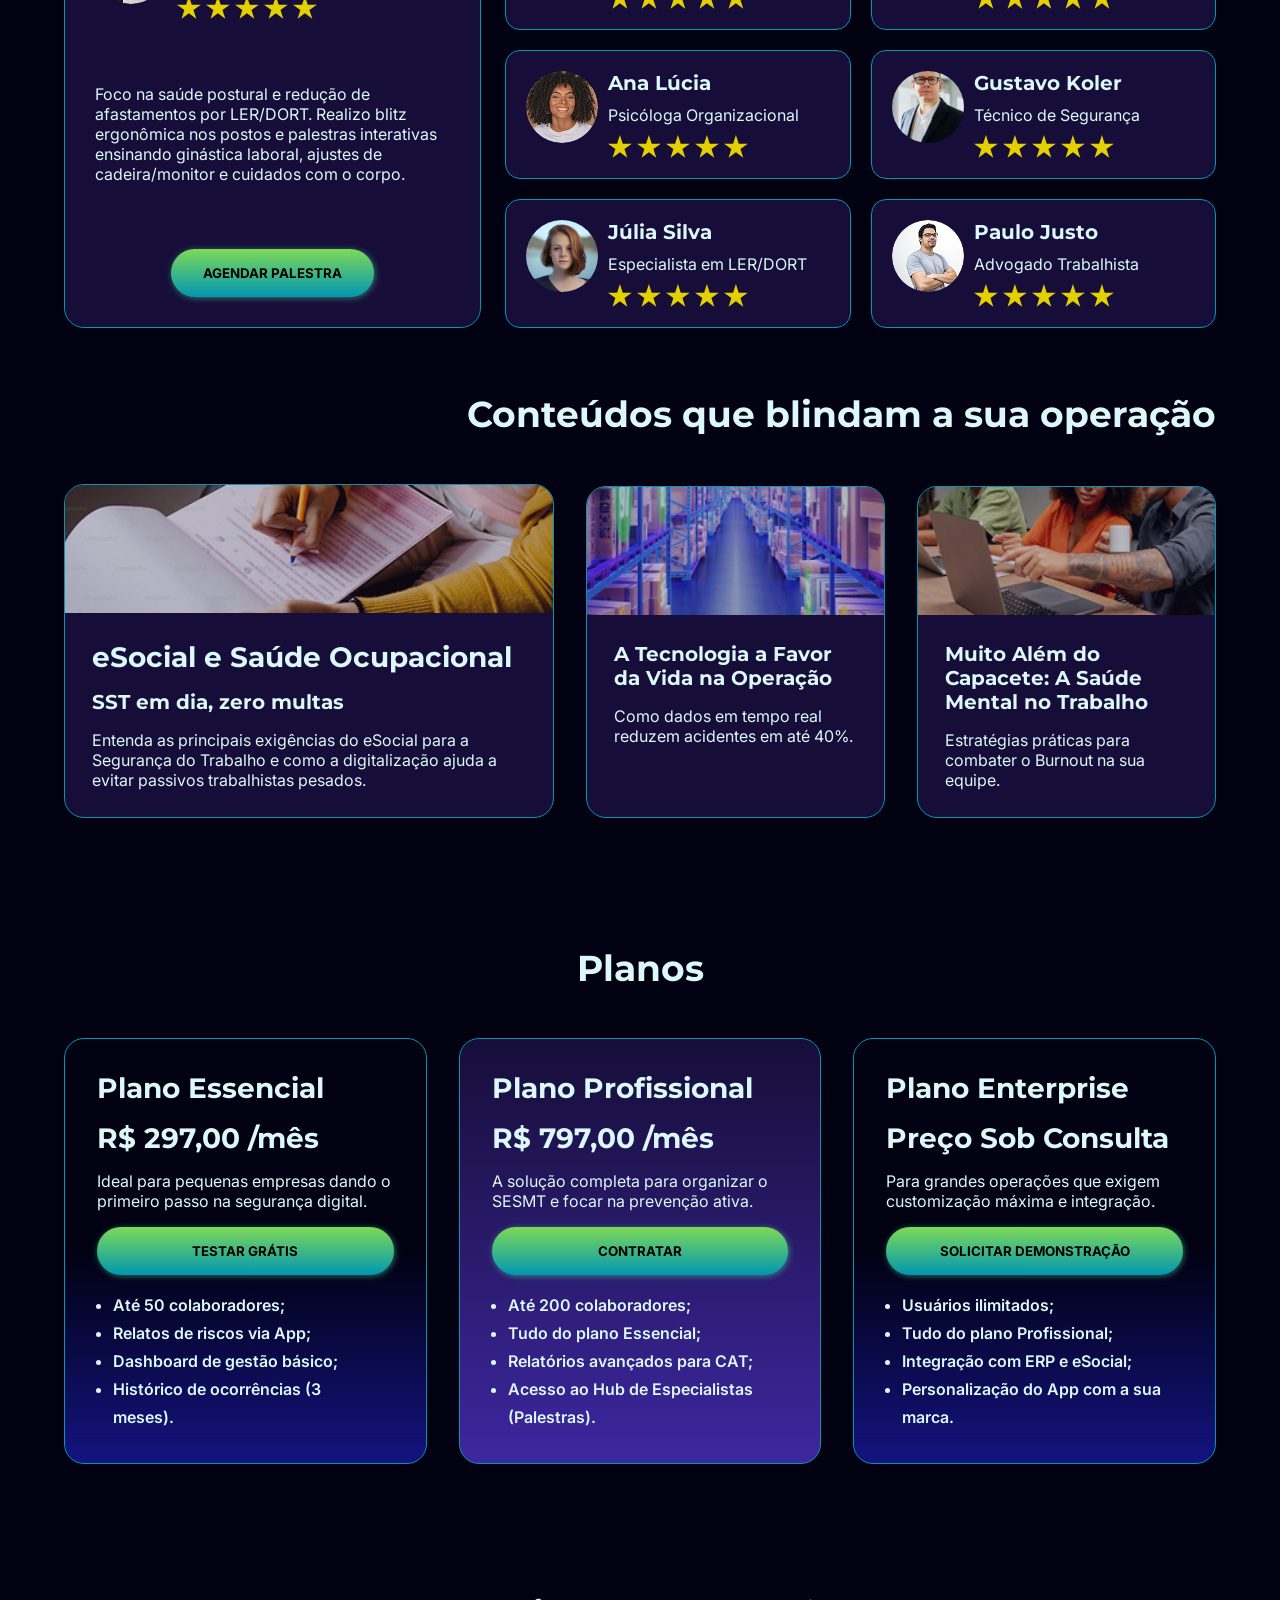
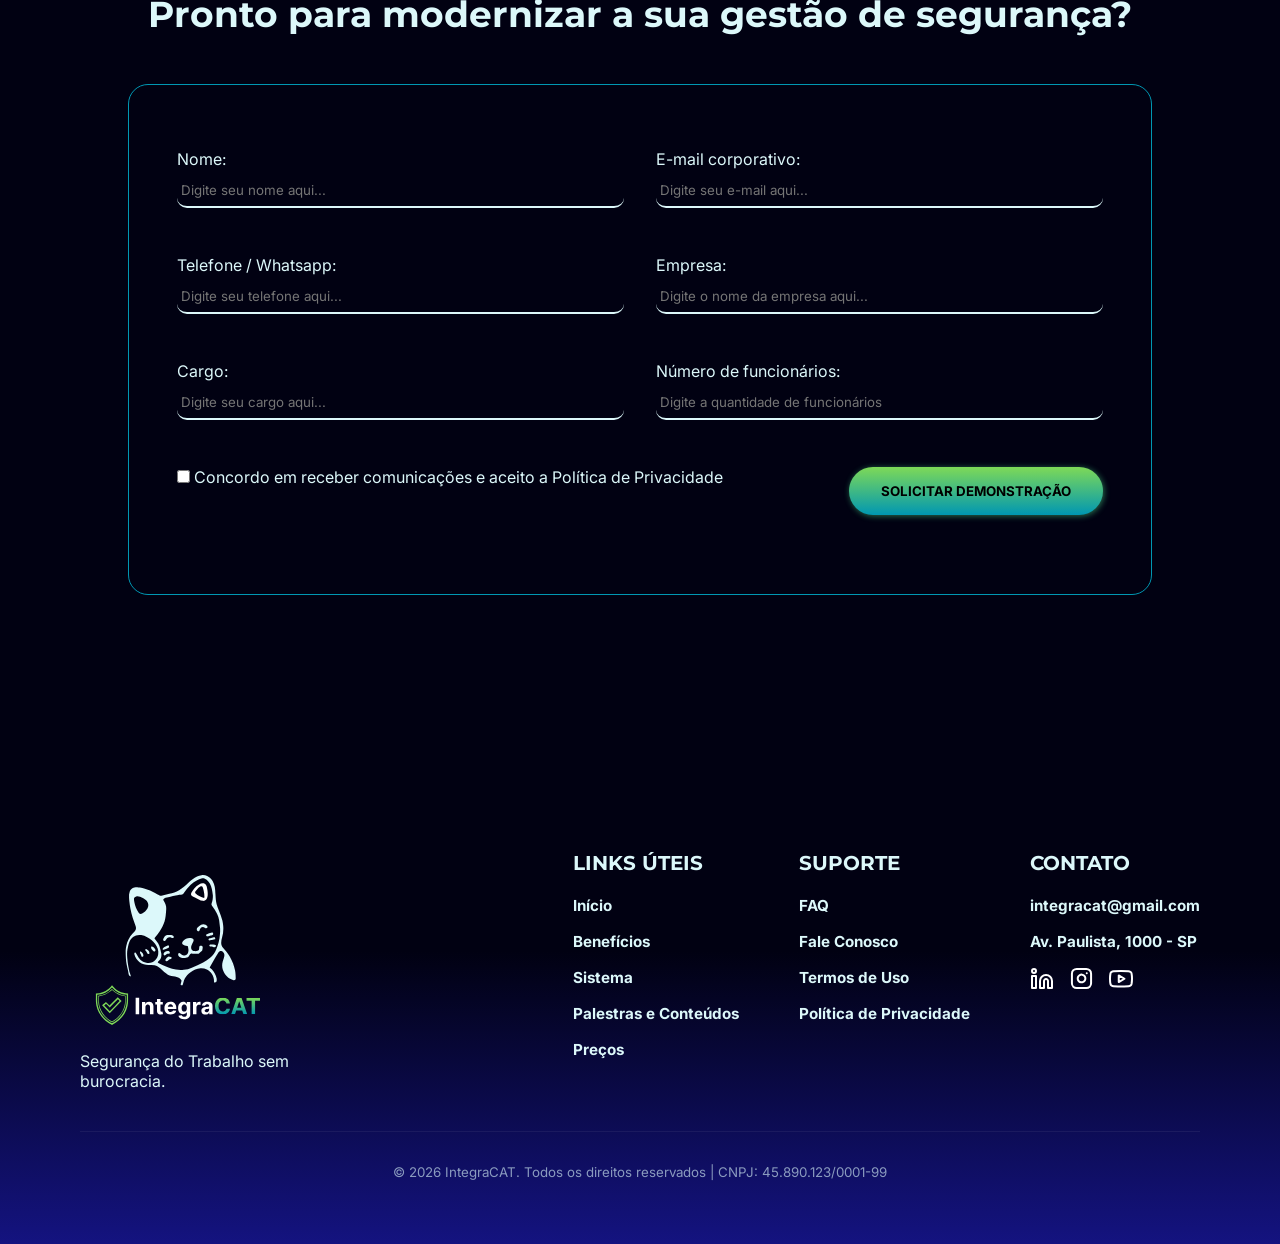
==== commit 4fe27b37: "fix: Arruma o diretório para a logo no nav" ====
--- a/index.html
+++ b/index.html
@@ -31,11 +31,11 @@
       <nav class="header-nav">
         <div class="title-logo">
           <img
-            src="../source/img/logo integraCAT-nolet.svg"
+            src="./source/img/logo integraCAT-nolet.svg"
             alt="logo - IntegraCAT"
           />
           <img class="lettering-logo"
-            src="../source/img/lettering integraCAT.svg"
+            src="./source/img/lettering integraCAT.svg"
             alt="letreiro - IntegraCAT"
           />
         </div>
--- a/source/style/landing-page.css
+++ b/source/style/landing-page.css
@@ -124,7 +124,7 @@
 
 .card-beneficios > img{
   width: 100%;
-  height: 150px;
+  height: 170px;
   object-fit: cover;
   margin-bottom: 0px;
   padding-bottom: 0px;
@@ -449,15 +449,20 @@
 RESPONSIVIDADE
 =========================================*/
 
+@media (max-width: 100px){
+  .lettering-logo {
+    display: none;
+  }
+  a{
+    font-size: small;
+  }
+}
+
 @media (max-width: 768px){
   main > section{
     padding: 4rem 3rem;
   }
 
-  .lettering-logo {
-    display: none;
-  }
-
   .beneficios-descricao{
     flex-direction: column;
     gap: 1.5rem;
--- a/source/style/components.css
+++ b/source/style/components.css
@@ -21,11 +21,15 @@
   width: 100%;
   top: 0;
   z-index: 3;
-  transition: transform 0.3s ease-in-out;
+  transition: all 0.2s ease-in-out;
 }
 .header-nav--escondido {
   transform: translateY(-100%); 
 }
+.header-nav.fundo {
+  background-color: var(--color-bg-primary);
+}
+
 .header-nav img{
   justify-self: start;
   height: 90%;
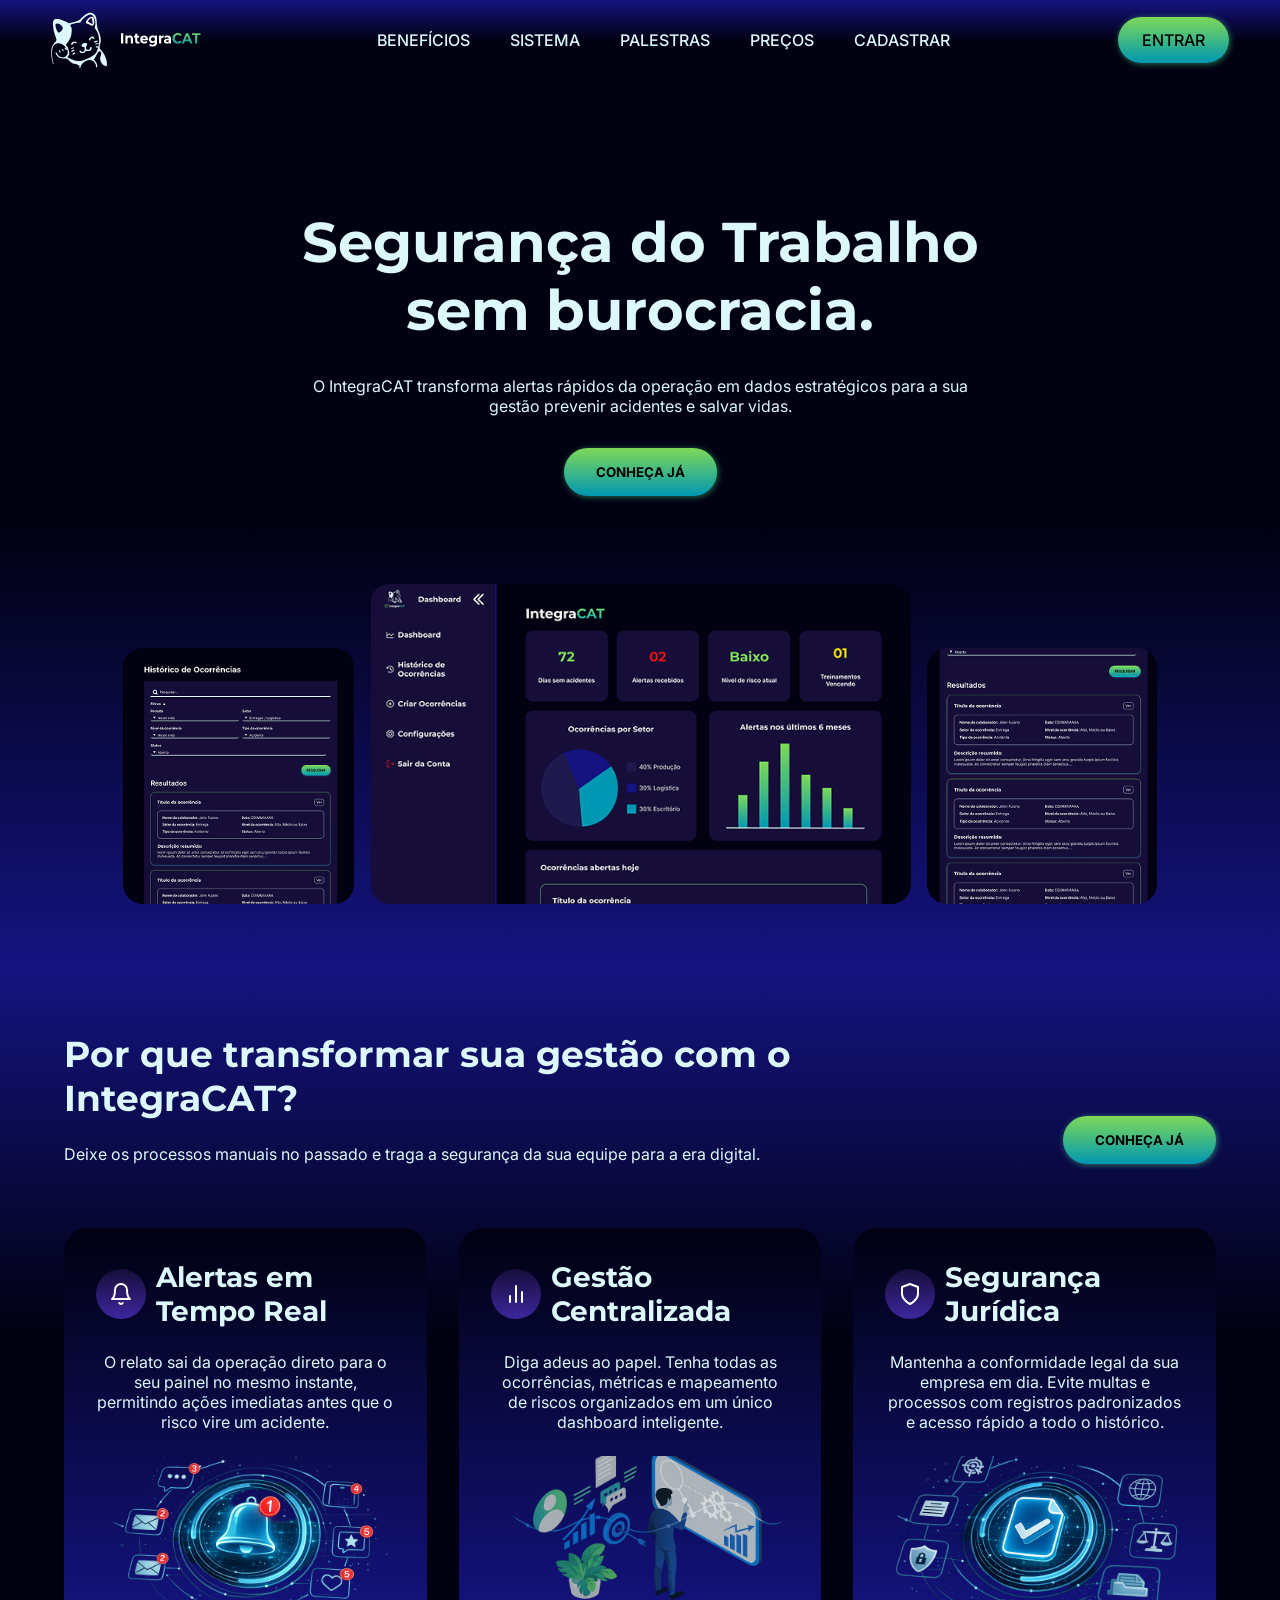
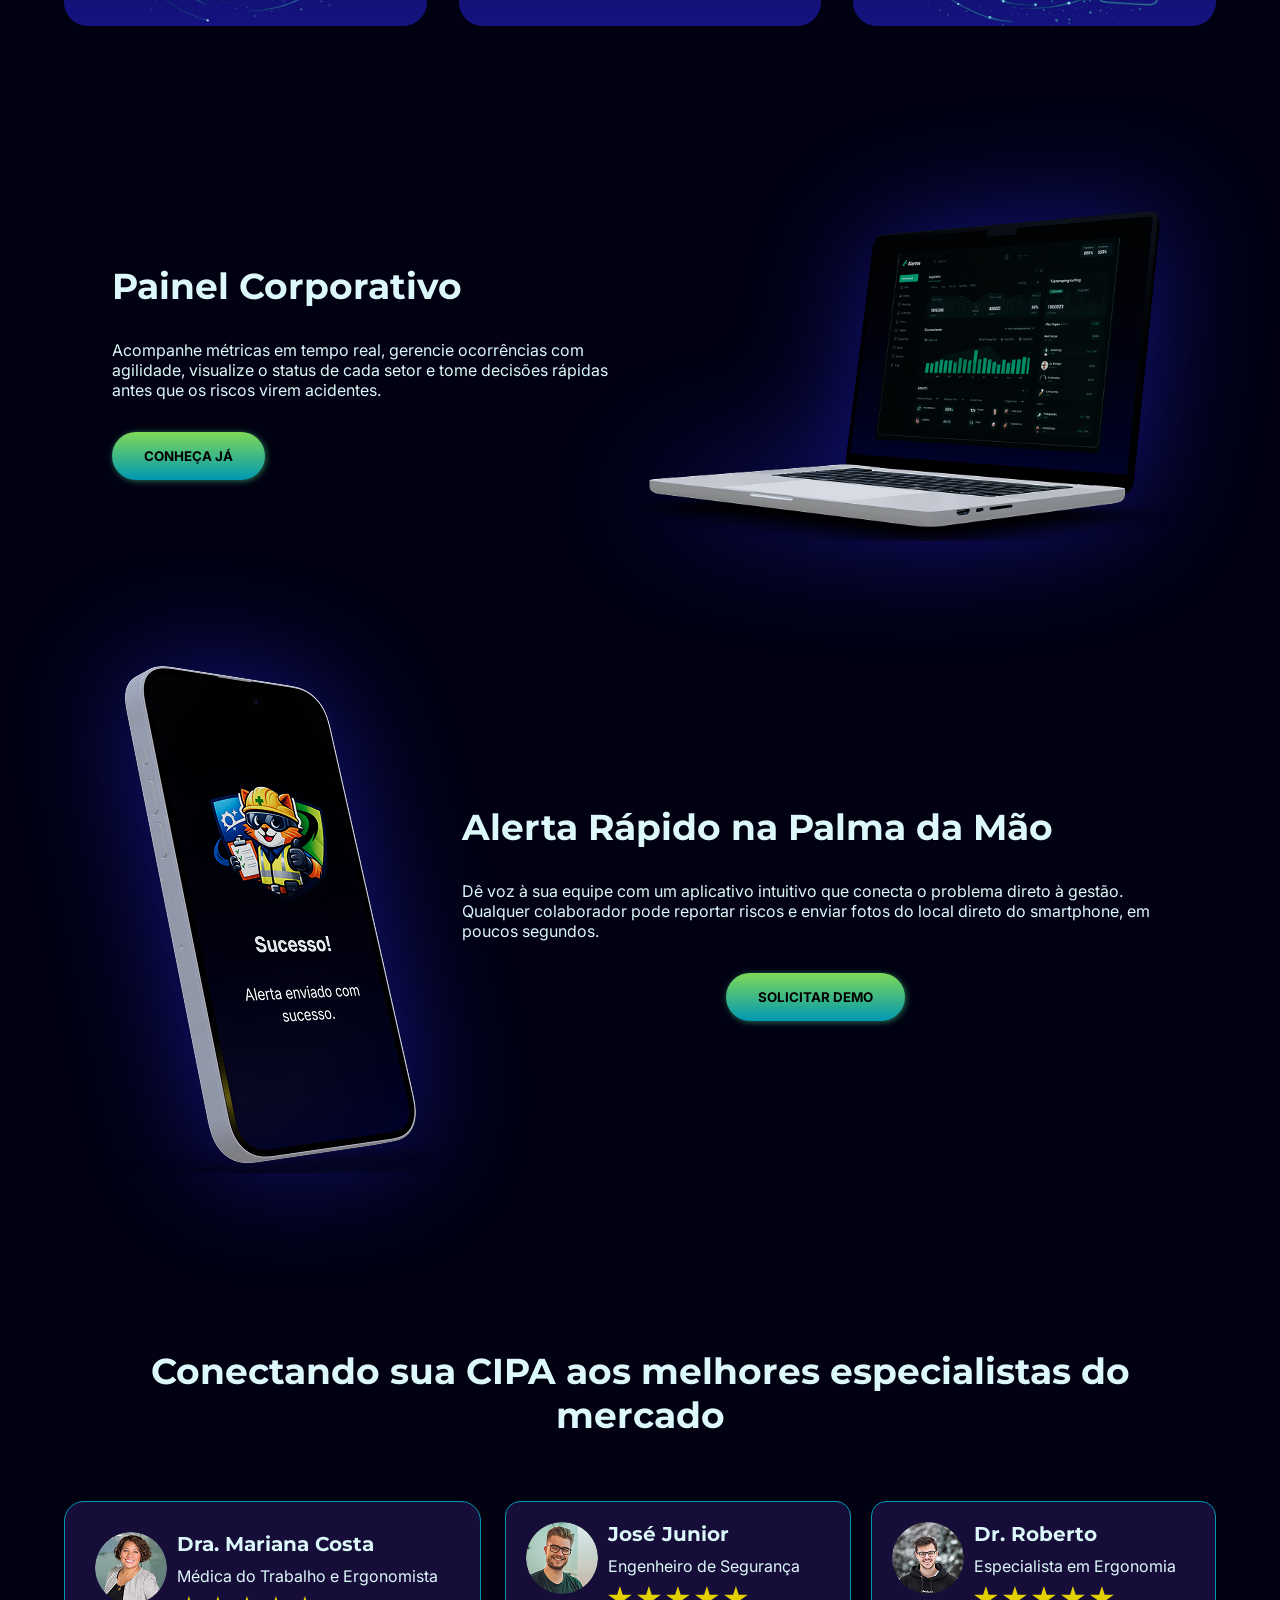
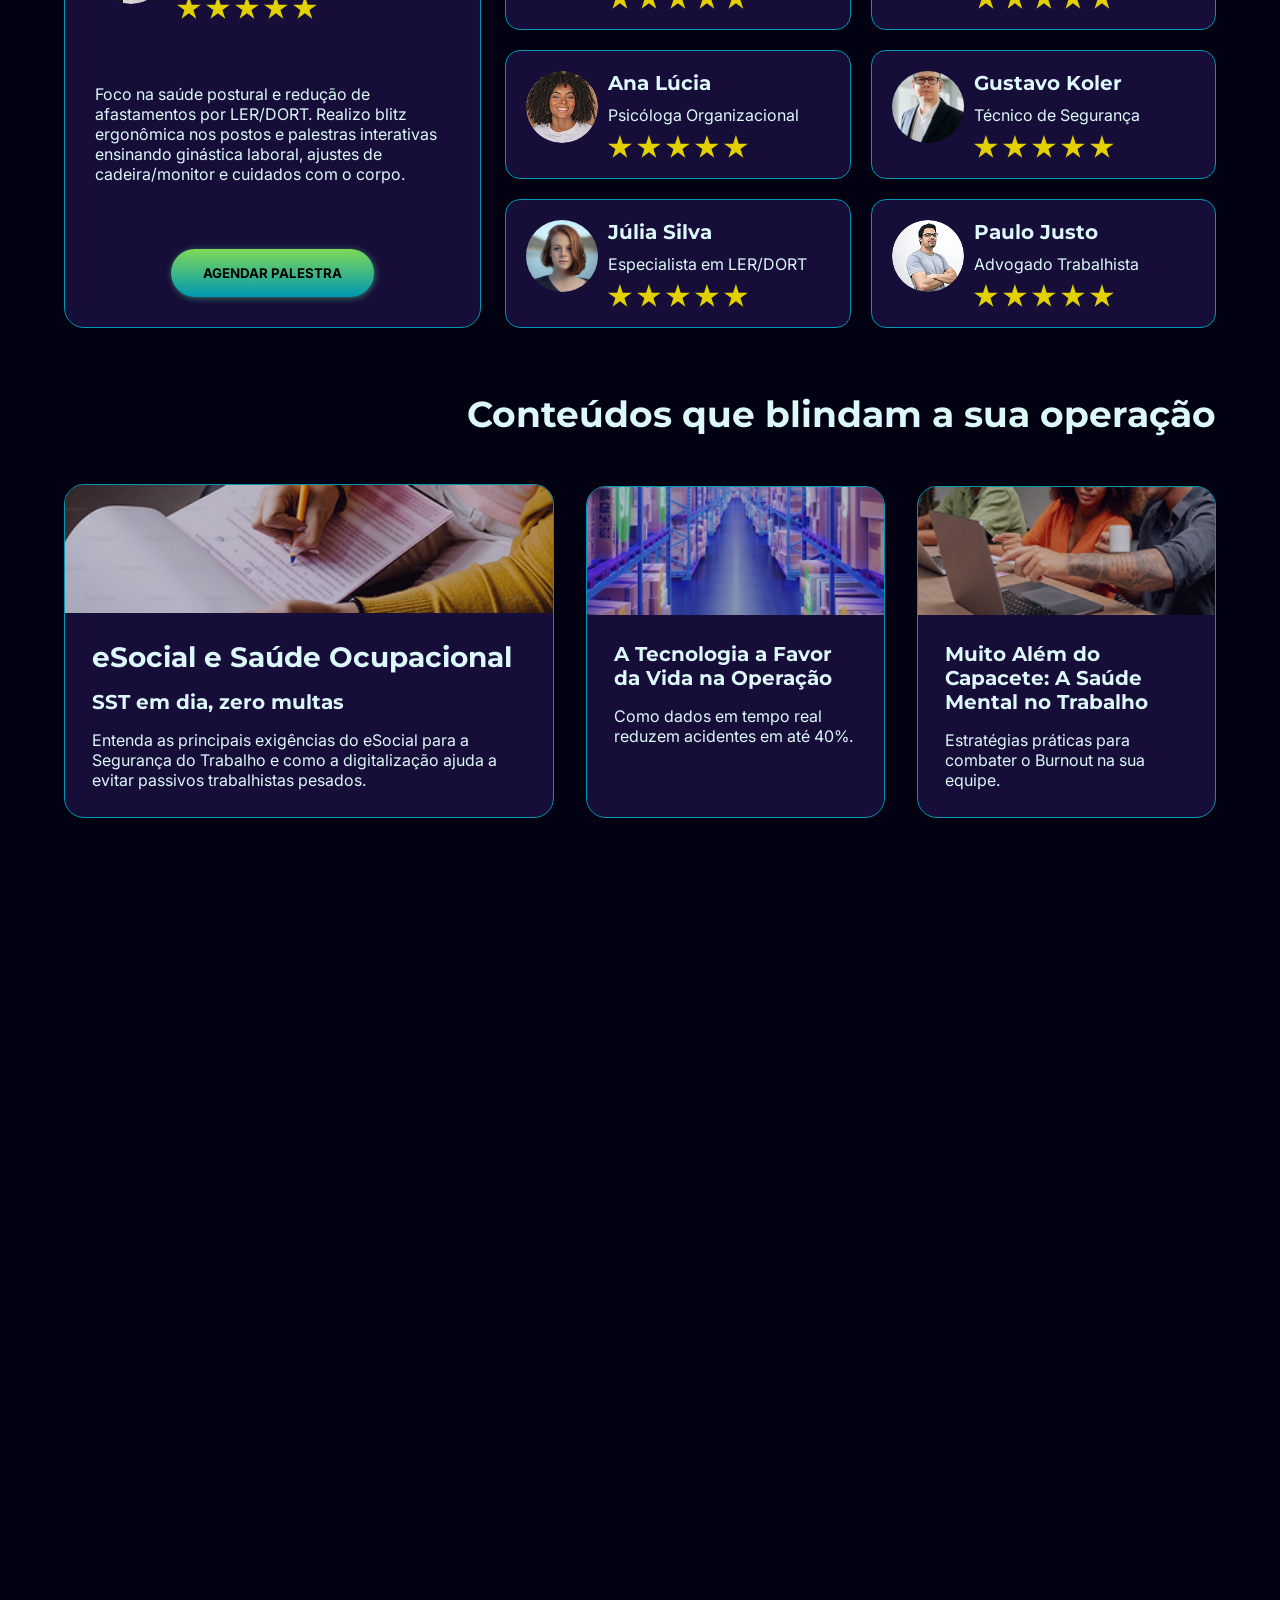
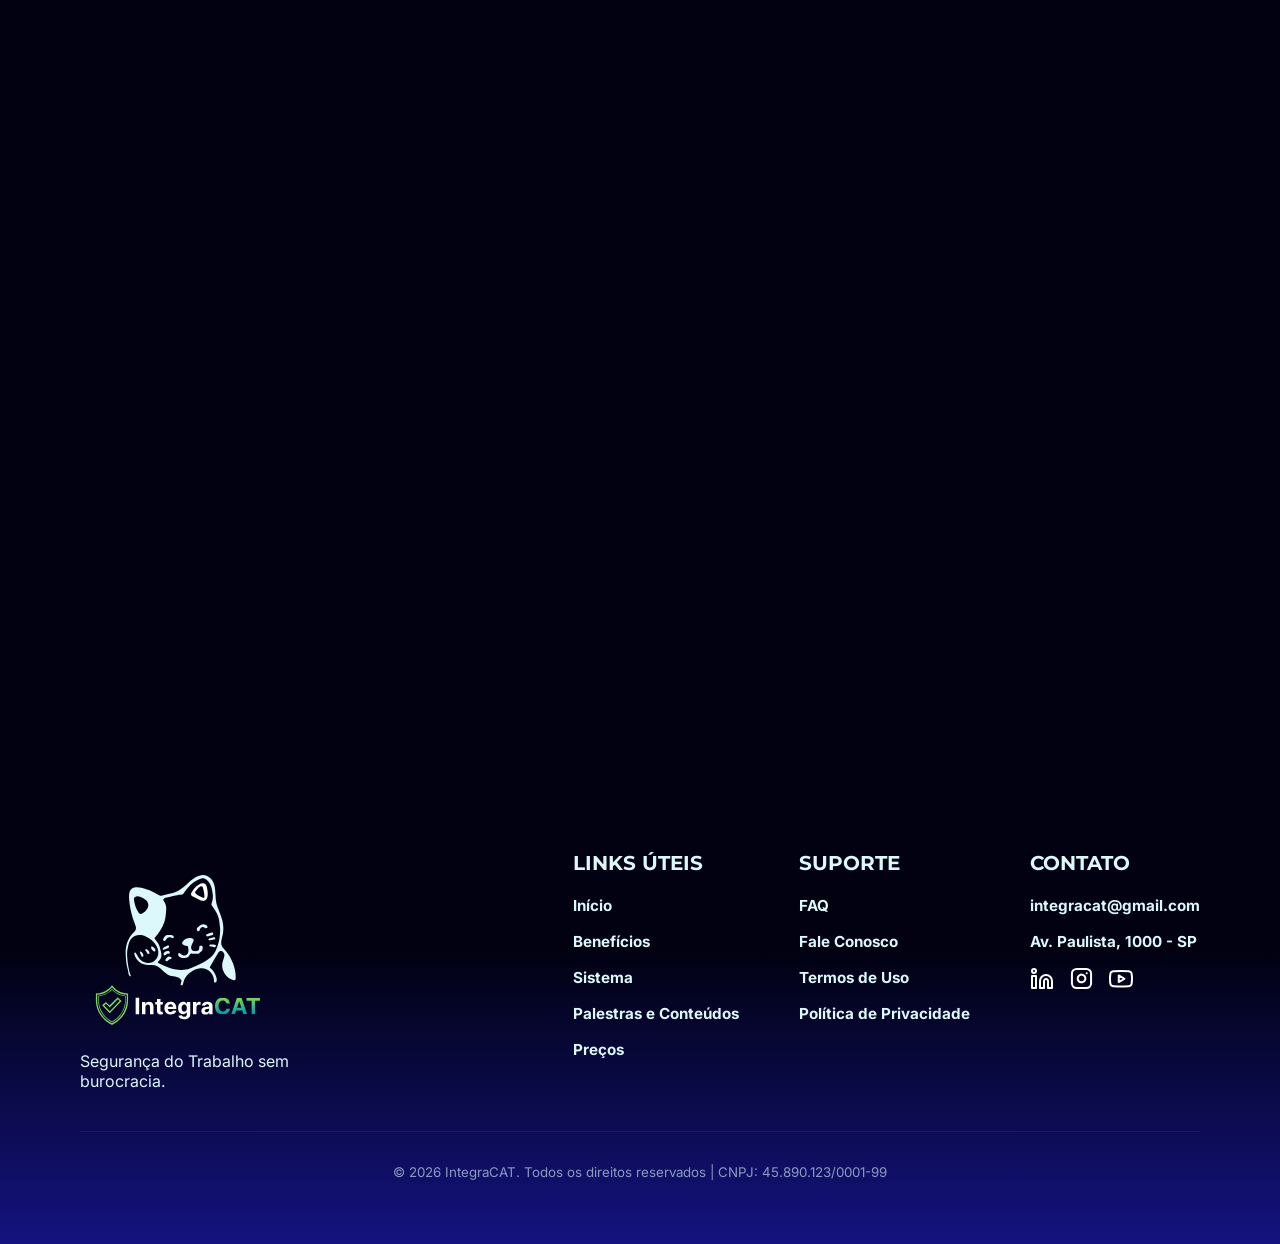
==== commit 2e12d7fe: "feat: add animacao de troca de especialistas" ====
--- a/index.html
+++ b/index.html
@@ -1,21 +1,16 @@
 <html lang="pt-BR">
-  <head>
+
+<head>
     <meta charset="UTF-8" />
     <meta name="viewport" content="width=device-width, initial-scale=1.0" />
 
     <link rel="preconnect" href="https://fonts.googleapis.com" />
     <link rel="preconnect" href="https://fonts.gstatic.com" crossorigin />
-    <link
-      href="https://fonts.googleapis.com/css2?family=Inter:ital,opsz,wght@0,14..32,100..900;1,14..32,100..900&family=Montserrat:ital,wght@0,100..900;1,100..900&display=swap"
-      rel="stylesheet"
-    />
+    <link href="https://fonts.googleapis.com/css2?family=Inter:ital,opsz,wght@0,14..32,100..900;1,14..32,100..900&family=Montserrat:ital,wght@0,100..900;1,100..900&display=swap" rel="stylesheet" />
 
     <link rel="preconnect" href="https://fonts.googleapis.com" />
     <link rel="preconnect" href="https://fonts.gstatic.com" crossorigin />
-    <link
-      href="https://fonts.googleapis.com/css2?family=Montserrat:ital,wght@0,100..900;1,100..900&display=swap"
-      rel="stylesheet"
-    />
+    <link href="https://fonts.googleapis.com/css2?family=Montserrat:ital,wght@0,100..900;1,100..900&display=swap" rel="stylesheet" />
 
     <link rel="stylesheet" href="./source/style/reset.css" />
     <link rel="stylesheet" href="./source/style/variables.css" />
@@ -23,489 +18,404 @@
     <link rel="stylesheet" href="./source/style/components.css" />
 
     <link rel="shortcut icon" href="./source/img/logo integraCAT-nolet.svg" type="image/x-icon">
-    
+
     <title>IntegraCAT</title>
-  </head>
-  <body>
+</head>
+
+<body>
     <header>
-      <nav class="header-nav">
-        <div class="title-logo">
-          <img
-            src="./source/img/logo integraCAT-nolet.svg"
-            alt="logo - IntegraCAT"
-          />
-          <img class="lettering-logo"
-            src="./source/img/lettering integraCAT.svg"
-            alt="letreiro - IntegraCAT"
-          />
-        </div>
-        <button class="menu" aria-label="Abrir menu">
+        <nav class="header-nav">
+            <div class="title-logo">
+                <img src="./source/img/logo integraCAT-nolet.svg" alt="logo - IntegraCAT" />
+                <img class="lettering-logo" src="./source/img/lettering integraCAT.svg" alt="letreiro - IntegraCAT" />
+            </div>
+            <button class="menu" aria-label="Abrir menu">
           <img src="./source/img/icons/menu.svg" alt="menu" width="30px">
         </button>
-        <ul>
-          <li><a href="#beneficios" class="header-link">BENEFÍCIOS</a></li>
-          <li><a href="#sistema" class="header-link">SISTEMA</a></li>
-          <li><a href="#palestras" class="header-link">PALESTRAS</a></li>
-          <li><a href="#precos" class="header-link">PREÇOS</a></li>
-          <li><a href="#leads" class="header-link">CADASTRAR</a></li>
-          <li><a class="btn-green btn-mobile" href="./pages/entrarNaConta.html">ENTRAR</a></li>
-        </ul>
-        <a id="btn-entrar-conta" class="btn-green btn-desktop" href="./pages/entrarNaConta.html">ENTRAR</a>
-      </nav>
+            <ul>
+                <li><a href="#beneficios" class="header-link">BENEFÍCIOS</a></li>
+                <li><a href="#sistema" class="header-link">SISTEMA</a></li>
+                <li><a href="#palestras" class="header-link">PALESTRAS</a></li>
+                <li><a href="#precos" class="header-link">PREÇOS</a></li>
+                <li><a href="#leads" class="header-link">CADASTRAR</a></li>
+                <li><a class="btn-green btn-mobile" href="./pages/entrarNaConta.html">ENTRAR</a></li>
+            </ul>
+            <a id="btn-entrar-conta" class="btn-green btn-desktop" href="./pages/entrarNaConta.html">ENTRAR</a>
+        </nav>
     </header>
     <main>
-      <section id="home" class="hidden">
-        <div class="home__texts">
-          <h1>Segurança do Trabalho sem burocracia.</h1>
-          <p>
-            O IntegraCAT transforma alertas rápidos da operação em dados
-            estratégicos para a sua gestão prevenir acidentes e salvar vidas.
-          </p>
-          <a href="#leads"><button class="btn-green" aria-label="Ir para formulário">CONHEÇA JÁ</button></a>
-        </div>
-
-        <section class="container-images-home">
-          <img src="./source/img/screenShots/historico.png" alt="historico de ocorrencias" />
-          <img src="./source/img/screenShots/dashboard.png" alt="painel de gestão" />
-          <img
-            src="./source/img/screenShots/sistemaPesquisa.png"
-            alt="pesquisa"
-          />
-        </section>
-      </section>
-
-      <section id="beneficios" class="hidden">
-        <div class="beneficios-descricao">
-          <div>
-            <h2>Por que transformar sua gestão com o IntegraCAT?</h2>
-            <p>
-              Deixe os processos manuais no passado e traga a segurança da sua
-              equipe para a era digital.
-            </p>
-          </div>
-
-          <a href="#leads"><button class="btn-green" aria-label="Ir para formulário">CONHEÇA JÁ</button></a>
-        </div>
-
-        <section class="container-card-beneficios">
-          <div class="card-beneficios">
-              <div class="card-beneficios-title">
-                <img src="./source/img/icons/bell_icon.svg" alt="alerta" />
-                <h3>Alertas em Tempo Real</h3>
-              </div>
-              <p>
-                O relato sai da operação direto para o seu painel no mesmo
-                instante, permitindo ações imediatas antes que o risco vire um
-                acidente.
-              </p>
-            <img src="./source/img/screenShots/notification1.png" alt="notificação"/>
-          </div>
-
-          <div class="card-beneficios">
-              <div class="card-beneficios-title">
-                <img src="./source/img/icons/graph_icon.svg" alt="gráfico"/>
-                <h3>Gestão Centralizada</h3>
-              </div>
-              <p>
-                Diga adeus ao papel. Tenha todas as ocorrências, métricas e
-                mapeamento de riscos organizados em um único dashboard
-                inteligente.
-              </p>
-            <img src="./source/img/screenShots/graphs1.png" alt="painel"/>
-          </div>
-
-          <div class="card-beneficios">
-              <div class="card-beneficios-title">
-                <img src="./source/img/icons/shield_icon.svg" alt="escudo" />
-                <h3>Segurança Jurídica</h3>
-              </div>
-              <p>
-                Mantenha a conformidade legal da sua empresa em dia. Evite multas
-                e processos com registros padronizados e acesso rápido a todo o
-                histórico.
-              </p>
-            <img src="./source/img/screenShots/security1.png" alt="segurança e proteção"/>
-          </div>
-        </section>
-      </section>
-
-      <section id="sistema" class="hidden">
-        <div class="visao-sistemas">
-          <section class="informacao-sistemas">
-            <h2>Painel Corporativo</h2>
-            <p>
-              Acompanhe métricas em tempo real, gerencie ocorrências com
-              agilidade, visualize o status de cada setor e tome decisões
-              rápidas antes que os riscos virem acidentes.
-            </p>
-            <a href="#leads"><button class="btn-green" aria-label="Ir para formulário">CONHEÇA JÁ</button></a>
-          </section>
-          <img
-            src="./source/img/Screenshot-MacBook Pro (16inch).png"
-            alt="painel corporativo no Notebook"
-            class="img-mockup-dash"
-          />
-        </div>
-
-        <div class="visao-sistemas">
-          <img
-            src="./source/img/Screenshot-iPhone15 Pro Max.png"
-            alt="aplicativo de alerta no celular"
-            class="img-mockup-app"
-          />
-          <section class="informacao-sistemas">
-            <h2>Alerta Rápido na Palma da Mão</h2>
-            <div>
-              <p>
-                Dê voz à sua equipe com um aplicativo intuitivo que conecta o
-                problema direto à gestão. Qualquer colaborador pode reportar
-                riscos e enviar fotos do local direto do smartphone, em poucos
-                segundos.
-              </p>
-              <button class="btn-green" aria-label="Solicitar demonstração do aplicativo">SOLICITAR DEMO</button>
+        <section id="home" class="hidden">
+            <div class="home__texts">
+                <h1>Segurança do Trabalho sem burocracia.</h1>
+                <p>
+                    O IntegraCAT transforma alertas rápidos da operação em dados estratégicos para a sua gestão prevenir acidentes e salvar vidas.
+                </p>
+                <a href="#leads"><button class="btn-green" aria-label="Ir para formulário">CONHEÇA JÁ</button></a>
             </div>
-          </section>
-        </div>
-      </section>
-
-      <section id="palestras" class="hidden">
-        <h2>Conectando sua CIPA aos melhores especialistas do mercado</h2>
-
-        <section class="container-especialistas" class="hidden">
-          <div class="card-destaque">
-            <div>
-              <img
-                class="img-perfil"
-                src="./source/img/people/DraMariana.png"
-                alt="perfil"
-              />
-              <div>
-                <h4>Dra. Mariana Costa</h4>
-                <p>Médica do Trabalho e Ergonomista</p>
-                <div class="container-estrelas">
-                    <img class="estrela" src="./source/img/icons/scoreStar.svg" alt="estrela" />
-                    <img class="estrela" src="./source/img/icons/scoreStar.svg" alt="estrela" />
-                    <img class="estrela" src="./source/img/icons/scoreStar.svg" alt="estrela" />
-                    <img class="estrela" src="./source/img/icons/scoreStar.svg" alt="estrela" />
-                    <img class="estrela" src="./source/img/icons/scoreStar.svg" alt="estrela" />
-                  </div>
-              </div>
+
+            <section class="container-images-home">
+                <img src="./source/img/screenShots/historico.png" alt="historico de ocorrencias" />
+                <img src="./source/img/screenShots/dashboard.png" alt="painel de gestão" />
+                <img src="./source/img/screenShots/sistemaPesquisa.png" alt="pesquisa" />
+            </section>
+        </section>
+
+        <section id="beneficios" class="hidden">
+            <div class="beneficios-descricao">
+                <div>
+                    <h2>Por que transformar sua gestão com o IntegraCAT?</h2>
+                    <p>
+                        Deixe os processos manuais no passado e traga a segurança da sua equipe para a era digital.
+                    </p>
+                </div>
+
+                <a href="#leads"><button class="btn-green" aria-label="Ir para formulário">CONHEÇA JÁ</button></a>
             </div>
-            <p>
-              Foco na saúde postural e redução de afastamentos por LER/DORT.
-              Realizo blitz ergonômica nos postos e palestras interativas
-              ensinando ginástica laboral, ajustes de cadeira/monitor e cuidados
-              com o corpo.
-            </p>
-            <button class="btn-green" aria-label="é possível agendar palestra com especialista">AGENDAR PALESTRA</button>
-          </div>
-
-          <div class="grid-especialistas">
-            <div class="card-menor">
-              <div>
-                <img
-                  class="img-perfil"
-                  src="source/img/people/Jose.png"
-                  alt="perfil"
-                />
-                <div>
-                  <h4>José Junior</h4>
-                  <p>Engenheiro de Segurança</p>
-                  <div class="container-estrelas">
-                    <img class="estrela" src="source/img/icons/scoreStar.svg" alt="estrela" />
-                    <img class="estrela" src="source/img/icons/scoreStar.svg" alt="estrela" />
-                    <img class="estrela" src="source/img/icons/scoreStar.svg" alt="estrela" />
-                    <img class="estrela" src="source/img/icons/scoreStar.svg" alt="estrela" />
-                    <img class="estrela" src="source/img/icons/scoreStar.svg" alt="estrela" />
-                  </div>
-                </div>
-              </div>
+
+            <section class="container-card-beneficios">
+                <div class="card-beneficios">
+                    <div class="card-beneficios-title">
+                        <img src="./source/img/icons/bell_icon.svg" alt="alerta" />
+                        <h3>Alertas em Tempo Real</h3>
+                    </div>
+                    <p>
+                        O relato sai da operação direto para o seu painel no mesmo instante, permitindo ações imediatas antes que o risco vire um acidente.
+                    </p>
+                    <img src="./source/img/screenShots/notification1.png" alt="notificação" />
+                </div>
+
+                <div class="card-beneficios">
+                    <div class="card-beneficios-title">
+                        <img src="./source/img/icons/graph_icon.svg" alt="gráfico" />
+                        <h3>Gestão Centralizada</h3>
+                    </div>
+                    <p>
+                        Diga adeus ao papel. Tenha todas as ocorrências, métricas e mapeamento de riscos organizados em um único dashboard inteligente.
+                    </p>
+                    <img src="./source/img/screenShots/graphs1.png" alt="painel" />
+                </div>
+
+                <div class="card-beneficios">
+                    <div class="card-beneficios-title">
+                        <img src="./source/img/icons/shield_icon.svg" alt="escudo" />
+                        <h3>Segurança Jurídica</h3>
+                    </div>
+                    <p>
+                        Mantenha a conformidade legal da sua empresa em dia. Evite multas e processos com registros padronizados e acesso rápido a todo o histórico.
+                    </p>
+                    <img src="./source/img/screenShots/security1.png" alt="segurança e proteção" />
+                </div>
+            </section>
+        </section>
+
+        <section id="sistema" class="hidden">
+            <div class="visao-sistemas">
+                <section class="informacao-sistemas">
+                    <h2>Painel Corporativo</h2>
+                    <p>
+                        Acompanhe métricas em tempo real, gerencie ocorrências com agilidade, visualize o status de cada setor e tome decisões rápidas antes que os riscos virem acidentes.
+                    </p>
+                    <a href="#leads"><button class="btn-green" aria-label="Ir para formulário">CONHEÇA JÁ</button></a>
+                </section>
+                <img src="./source/img/Screenshot-MacBook Pro (16inch).png" alt="painel corporativo no Notebook" class="img-mockup-dash" />
             </div>
-            <div class="card-menor">
-              <div>
-                <img
-                  class="img-perfil"
-                  src="source/img/people/DrRoberto.png"
-                  alt="perfil"
-                />
-                <div>
-                  <h4>Dr. Roberto</h4>
-                  <p>Especialista em Ergonomia</p>
-                  <div class="container-estrelas">
-                    <img class="estrela" src="./source/img/icons/scoreStar.svg" alt="estrela" />
-                    <img class="estrela" src="./source/img/icons/scoreStar.svg" alt="estrela" />
-                    <img class="estrela" src="./source/img/icons/scoreStar.svg" alt="estrela" />
-                    <img class="estrela" src="./source/img/icons/scoreStar.svg" alt="estrela" />
-                    <img class="estrela" src="./source/img/icons/scoreStar.svg" alt="estrela" />
-                  </div>
-                </div>
-              </div>
+
+            <div class="visao-sistemas">
+                <img src="./source/img/Screenshot-iPhone15 Pro Max.png" alt="aplicativo de alerta no celular" class="img-mockup-app" />
+                <section class="informacao-sistemas">
+                    <h2>Alerta Rápido na Palma da Mão</h2>
+                    <div>
+                        <p>
+                            Dê voz à sua equipe com um aplicativo intuitivo que conecta o problema direto à gestão. Qualquer colaborador pode reportar riscos e enviar fotos do local direto do smartphone, em poucos segundos.
+                        </p>
+                        <button class="btn-green" aria-label="Solicitar demonstração do aplicativo">SOLICITAR DEMO</button>
+                    </div>
+                </section>
             </div>
-            <div class="card-menor">
-              <div>
-                <img
-                  class="img-perfil"
-                  src="./source/img/people/AnaLucia.png"
-                  alt="perfil"
-                />
-                <div>
-                  <h4>Ana Lúcia</h4>
-                  <p>Psicóloga Organizacional</p>
-                  <div class="container-estrelas">
-                    <img class="estrela" src="./source/img/icons/scoreStar.svg" alt="estrela" />
-                    <img class="estrela" src="./source/img/icons/scoreStar.svg" alt="estrela" />
-                    <img class="estrela" src="./source/img/icons/scoreStar.svg" alt="estrela" />
-                    <img class="estrela" src="./source/img/icons/scoreStar.svg" alt="estrela" />
-                    <img class="estrela" src="./source/img/icons/scoreStar.svg" alt="estrela" />
-                  </div>
-                </div>
-              </div>
-            </div>
-            <div class="card-menor">
-              <div>
-                <img
-                  class="img-perfil"
-                  src="./source/img/people/GustavoKoler.jpg"
-                  alt="perfil"
-                />
-                <div>
-                  <h4>Gustavo Koler</h4>
-                  <p>Técnico de Segurança</p>
-                  <div class="container-estrelas">
-                    <img class="estrela" src="./source/img/icons/scoreStar.svg" alt="estrela" />
-                    <img class="estrela" src="./source/img/icons/scoreStar.svg" alt="estrela" />
-                    <img class="estrela" src="./source/img/icons/scoreStar.svg" alt="estrela" />
-                    <img class="estrela" src="./source/img/icons/scoreStar.svg" alt="estrela" />
-                    <img class="estrela" src="./source/img/icons/scoreStar.svg" alt="estrela" />
-                  </div>
-                </div>
-              </div>
-            </div>
-            <div class="card-menor">
-              <div>
-                <img
-                  class="img-perfil"
-                  src="source/img/people/JuliaSilva.jpg"
-                  alt="perfil"
-                />
-                <div>
-                  <h4>Júlia Silva</h4>
-                  <p>Especialista em LER/DORT</p>
-                  <div class="container-estrelas">
-                    <img class="estrela" src="./source/img/icons/scoreStar.svg" alt="estrela" />
-                    <img class="estrela" src="./source/img/icons/scoreStar.svg" alt="estrela" />
-                    <img class="estrela" src="./source/img/icons/scoreStar.svg" alt="estrela" />
-                    <img class="estrela" src="./source/img/icons/scoreStar.svg" alt="estrela" />
-                    <img class="estrela" src="./source/img/icons/scoreStar.svg" alt="estrela" />
-                  </div>
-                </div>
-              </div>
-            </div>
-            <div class="card-menor">
-              <div>
-                <img
-                  class="img-perfil"
-                  src="source/img/people/PauloJusto.png"
-                  alt="perfil"
-                />
-                <div>
-                  <h4>Paulo Justo</h4>
-                  <p>Advogado Trabalhista</p>
-                  <div class="container-estrelas">
-                    <img class="estrela" src="./source/img/icons/scoreStar.svg" alt="estrela" />
-                    <img class="estrela" src="./source/img/icons/scoreStar.svg" alt="estrela" />
-                    <img class="estrela" src="./source/img/icons/scoreStar.svg" alt="estrela" />
-                    <img class="estrela" src="./source/img/icons/scoreStar.svg" alt="estrela" />
-                    <img class="estrela" src="./source/img/icons/scoreStar.svg" alt="estrela" />
-                  </div>
-                </div>
-              </div>
-            </div>
-          </div>
-        </section>
-        
-        <section id="conteudos" class="hidden">
-          <h2>Conteúdos que blindam a sua operação</h2>
-          <section class="container-card-conteudos">
-            <article class="card-conteudo">
-              <img
-                src="./source/img/content/saudeOcupacional.png"
-                alt="imagem do conteudo"
-              />
-              <div>
-                <div class="card-conteudo__texts">
-                  <h3>eSocial e Saúde Ocupacional</h3>
-                  <h4>SST em dia, zero multas</h4>
-                  <p>
-                    Entenda as principais exigências do eSocial para a Segurança
-                    do Trabalho e como a digitalização ajuda a evitar passivos
-                    trabalhistas pesados.
-                  </p>
-                </div>
-              </div>
-            </article>
-            <section class="container-card-conteudos__menores">
-              <div class="articles">
-                <article class="card-conteudo">
-                  <img
-                  src="./source/img/content/tecnologiaOperacao.png"
-                  alt="capa do artigo"
-                  />
-                  <div class="card-conteudo__texts">
-                    <h4>A Tecnologia a Favor da Vida na Operação</h4>
-                    <p>Como dados em tempo real reduzem acidentes em até 40%.</p>
-                  </div>
+        </section>
+
+        <section id="palestras" class="hidden">
+            <h2>Conectando sua CIPA aos melhores especialistas do mercado</h2>
+
+            <section class="container-especialistas" class="hidden">
+                <article class="card-destaque" id="especialista-destaque">
+                    <div>
+                        <img class="img-perfil" src="./source/img/people/DraMariana.png" alt="perfil" />
+                        <div>
+                            <h4>Dra. Mariana Costa</h4>
+                            <p>Médica do Trabalho e Ergonomista</p>
+                            <div class="container-estrelas">
+                                <img class="estrela" src="./source/img/icons/scoreStar.svg" alt="estrela" />
+                                <img class="estrela" src="./source/img/icons/scoreStar.svg" alt="estrela" />
+                                <img class="estrela" src="./source/img/icons/scoreStar.svg" alt="estrela" />
+                                <img class="estrela" src="./source/img/icons/scoreStar.svg" alt="estrela" />
+                                <img class="estrela" src="./source/img/icons/scoreStar.svg" alt="estrela" />
+                            </div>
+                        </div>
+                    </div>
+                    <p>
+                        Foco na saúde postural e redução de afastamentos por LER/DORT. Realizo blitz ergonômica nos postos e palestras interativas ensinando ginástica laboral, ajustes de cadeira/monitor e cuidados com o corpo.
+                    </p>
+                    <button class="btn-green" aria-label="é possível agendar palestra com especialista">AGENDAR PALESTRA</button>
                 </article>
-                <article class="card-conteudo">
-                  <img
-                  src="./source/img/content/saudeMental.png"
-                  alt="capa do artigo"
-                  />
-                <div class="card-conteudo__texts">
-                  <h4>Muito Além do Capacete: A Saúde Mental no Trabalho</h4>
-                  <p>
-                    Estratégias práticas para combater o Burnout na sua equipe.
-                  </p>
-                </div>
-              </article>
-            </div>
+
+                <div class="grid-especialistas">
+                    <article class="card-menor clicavel" onclick="trocarDestaque(this)" data-descricao="Engenheiro com mais de 10 anos de experiência em adequação de maquinário e prevenção de riscos em ambientes industriais. Realiza laudos técnicos, inspeções detalhadas e treinamentos de NR-12 para garantir uma operação 100% segura e em conformidade.">
+                        <div>
+                            <img class="img-perfil" src="source/img/people/Jose.png" alt="perfil" />
+                            <div>
+                                <h4>José Junior</h4>
+                                <p>Engenheiro de Segurança</p>
+                                <div class="container-estrelas">
+                                    <img class="estrela" src="source/img/icons/scoreStar.svg" alt="estrela" />
+                                    <img class="estrela" src="source/img/icons/scoreStar.svg" alt="estrela" />
+                                    <img class="estrela" src="source/img/icons/scoreStar.svg" alt="estrela" />
+                                    <img class="estrela" src="source/img/icons/scoreStar.svg" alt="estrela" />
+                                    <img class="estrela" src="source/img/icons/scoreStar.svg" alt="estrela" />
+                                </div>
+                            </div>
+                        </div>
+                    </article>
+                    <article class="card-menor clicavel" onclick="trocarDestaque(this)" data-descricao="Doutor em Biomecânica Ocupacional, atua mapeando riscos físicos no ambiente de trabalho. Desenvolve projetos ergonômicos sob medida para escritórios e fábricas, visando aumentar a produtividade e eliminar dores e lesões ocupacionais da equipe.">
+                        <div>
+                            <img class="img-perfil" src="source/img/people/DrRoberto.png" alt="perfil" />
+                            <div>
+                                <h4>Dr. Roberto</h4>
+                                <p>Especialista em Ergonomia</p>
+                                <div class="container-estrelas">
+                                    <img class="estrela" src="./source/img/icons/scoreStar.svg" alt="estrela" />
+                                    <img class="estrela" src="./source/img/icons/scoreStar.svg" alt="estrela" />
+                                    <img class="estrela" src="./source/img/icons/scoreStar.svg" alt="estrela" />
+                                    <img class="estrela" src="./source/img/icons/scoreStar.svg" alt="estrela" />
+                                    <img class="estrela" src="./source/img/icons/scoreStar.svg" alt="estrela" />
+                                </div>
+                            </div>
+                        </div>
+                    </article>
+                    <article class="card-menor clicavel" onclick="trocarDestaque(this)" data-descricao="Especialista em Saúde Mental no Trabalho. Atua na prevenção da Síndrome de Burnout, gestão de estresse e inteligência emocional para líderes e colaboradores. Oferece workshops dinâmicos para criar um ambiente corporativo mais acolhedor e psicologicamente seguro.">
+                        <div>
+                            <img class="img-perfil" src="./source/img/people/AnaLucia.png" alt="perfil" />
+                            <div>
+                                <h4>Ana Lúcia</h4>
+                                <p>Psicóloga Organizacional</p>
+                                <div class="container-estrelas">
+                                    <img class="estrela" src="./source/img/icons/scoreStar.svg" alt="estrela" />
+                                    <img class="estrela" src="./source/img/icons/scoreStar.svg" alt="estrela" />
+                                    <img class="estrela" src="./source/img/icons/scoreStar.svg" alt="estrela" />
+                                    <img class="estrela" src="./source/img/icons/scoreStar.svg" alt="estrela" />
+                                    <img class="estrela" src="./source/img/icons/scoreStar.svg" alt="estrela" />
+                                </div>
+                            </div>
+                        </div>
+                    </article>
+                    <article class="card-menor clicavel" onclick="trocarDestaque(this)" data-descricao="Focado na linha de frente da segurança do trabalho. Possui vasta experiência em treinamentos de NR-35 (Trabalho em Altura) e NR-33 (Espaço Confinado). Conduz diálogos diários de segurança (DDS) práticos e engajadores para conscientizar a equipe operacional.">
+                        <div>
+                            <img class="img-perfil" src="./source/img/people/GustavoKoler.jpg" alt="perfil" />
+                            <div>
+                                <h4>Gustavo Koler</h4>
+                                <p>Técnico de Segurança</p>
+                                <div class="container-estrelas">
+                                    <img class="estrela" src="./source/img/icons/scoreStar.svg" alt="estrela" />
+                                    <img class="estrela" src="./source/img/icons/scoreStar.svg" alt="estrela" />
+                                    <img class="estrela" src="./source/img/icons/scoreStar.svg" alt="estrela" />
+                                    <img class="estrela" src="./source/img/icons/scoreStar.svg" alt="estrela" />
+                                    <img class="estrela" src="./source/img/icons/scoreStar.svg" alt="estrela" />
+                                </div>
+                            </div>
+                        </div>
+                    </article>
+                    <article class="card-menor clicavel" onclick="trocarDestaque(this)" data-descricao="Fisioterapeuta focada na reabilitação e prevenção de Lesões por Esforço Repetitivo. Implementa programas contínuos de ginástica laboral, além de realizar avaliações ergonômicas individuais para zerar o índice de afastamentos médicos no setor administrativo.">
+                        <div>
+                            <img class="img-perfil" src="source/img/people/JuliaSilva.jpg" alt="perfil" />
+                            <div>
+                                <h4>Júlia Silva</h4>
+                                <p>Especialista em LER/DORT</p>
+                                <div class="container-estrelas">
+                                    <img class="estrela" src="./source/img/icons/scoreStar.svg" alt="estrela" />
+                                    <img class="estrela" src="./source/img/icons/scoreStar.svg" alt="estrela" />
+                                    <img class="estrela" src="./source/img/icons/scoreStar.svg" alt="estrela" />
+                                    <img class="estrela" src="./source/img/icons/scoreStar.svg" alt="estrela" />
+                                    <img class="estrela" src="./source/img/icons/scoreStar.svg" alt="estrela" />
+                                </div>
+                            </div>
+                        </div>
+                    </article>
+                    <article class="card-menor clicavel" onclick="trocarDestaque(this)" data-descricao="Especialista em Compliance Trabalhista e Previdenciário. Orienta empresas sobre os impactos legais de acidentes de trabalho e doenças ocupacionais, defesa em fiscalizações, gestão de afastamentos (INSS) e como a digitalização ajuda a evitar multas no eSocial.">
+                        <div>
+                            <img class="img-perfil" src="source/img/people/PauloJusto.png" alt="perfil" />
+                            <div>
+                                <h4>Paulo Justo</h4>
+                                <p>Advogado Trabalhista</p>
+                                <div class="container-estrelas">
+                                    <img class="estrela" src="./source/img/icons/scoreStar.svg" alt="estrela" />
+                                    <img class="estrela" src="./source/img/icons/scoreStar.svg" alt="estrela" />
+                                    <img class="estrela" src="./source/img/icons/scoreStar.svg" alt="estrela" />
+                                    <img class="estrela" src="./source/img/icons/scoreStar.svg" alt="estrela" />
+                                    <img class="estrela" src="./source/img/icons/scoreStar.svg" alt="estrela" />
+                                </div>
+                            </div>
+                        </div>
+                    </article>
+                </div>
             </section>
-          </section>
-        </section>
-      </section>
-
-      <section id="precos" class="hidden">
-        <h2>Planos</h2>
-
-        <section class="container-card-precos">
-          <div class="card-precos">
-            <h3>Plano Essencial</h3>
-            <h3>R$ 297,00 /mês</h3>
-            <p>Ideal para pequenas empresas dando o primeiro passo na segurança digital.</p>
-            <a href="#leads"><button class="btn-green" aria-label="Ir para formulário">TESTAR GRÁTIS</button></a>
-            <ul>
-              <li>Até 50 colaboradores;</li>
-              <li>Relatos de riscos via App;</li>
-              <li>Dashboard de gestão básico;</li>
-              <li>Histórico de ocorrências (3 meses).</li>
-            </ul>
-          </div>
-
-          <div class="card-precos">
-            <h3>Plano Profissional</h3>
-            <h3>R$ 797,00 /mês</h3>
-            <p> A solução completa para organizar o SESMT e focar na prevenção ativa.</p>
-            <a href="#leads"><button class="btn-green" aria-label="Ir para formulário">CONTRATAR</button></a>
-            <ul>
-              <li>Até 200 colaboradores;</li>
-              <li>Tudo do plano Essencial;</li>
-              <li>Relatórios avançados para CAT;</li>
-              <li>Acesso ao Hub de Especialistas (Palestras).</li>
-            </ul>
-          </div>
-
-          <div class="card-precos">
-            <h3>Plano Enterprise</h3>
-            <h3>Preço Sob Consulta</h3>
-            <p>Para grandes operações que exigem customização máxima e integração.</p>
-            <a href="#leads"><button class="btn-green" aria-label="Ir para formulário">SOLICITAR DEMONSTRAÇÃO</button></a>
-            <ul>
-              <li>Usuários ilimitados;</li>
-              <li>Tudo do plano Profissional;</li>
-              <li>Integração com ERP e eSocial;</li>
-              <li>Personalização do App com a sua marca.</li>
-            </ul>
-          </div>
-        </section>
-      </section>
-
-      <section id="leads" class="hidden">
-        <h2>Pronto para modernizar a sua gestão de segurança?</h2>
-
-        <form class="form-leads" action="" >
-          <div class="form-row">
-            <div class="form-group">
-              <label for="nome">Nome:</label>
-              <input
-                type="text"
-                name="user_nome"
-                id="nome"
-                required
-                placeholder="Digite seu nome aqui..."
-              />
-            </div>
-
-            <div class="form-group">
-              <label for="email">E-mail corporativo:</label>
-              <input type="email" name="user_email" id="email" placeholder="Digite seu e-mail aqui..." required />
-            </div>
-          </div>
-
-          <div class="form-row">
-            <div class="form-group">
-              <label for="telefone">Telefone / Whatsapp:</label>
-              <input type="tel" name="user_telefone" id="telefone" placeholder="Digite seu telefone aqui..." />
-            </div>
-
-            <div class="form-group">
-              <label for="empresa">Empresa:</label>
-              <input type="text" name="user_empresa" id="empresa" placeholder="Digite o nome da empresa aqui..." />
-            </div>
-          </div>
-
-          <div class="form-row">
-            <div class="form-group">
-              <label for="cargo">Cargo:</label>
-              <input type="text" name="user_cargo" id="cargo" placeholder="Digite seu cargo aqui..."/>
-            </div>
-
-            <div class="form-group">
-              <label for="num_func">Número de funcionários:</label>
-              <input
-                type="number"
-                name="user_numeroFuncionarios"
-                id="num_func"
-                placeholder="Digite a quantidade de funcionários"
-              />
-            </div>
-          </div>
-
-          <div class="form-row">
-            <div class="checkbox-group">
-              <input
-                type="checkbox"
-                name="privacidade"
-                id="privacidade"
-                required
-              />
-              <label for="privacidade">
+
+            <section id="conteudos" class="hidden">
+                <h2>Conteúdos que blindam a sua operação</h2>
+                <section class="container-card-conteudos">
+                    <article class="card-conteudo">
+                        <img src="./source/img/content/saudeOcupacional.png" alt="imagem do conteudo" />
+                        <div>
+                            <div class="card-conteudo__texts">
+                                <h3>eSocial e Saúde Ocupacional</h3>
+                                <h4>SST em dia, zero multas</h4>
+                                <p>
+                                    Entenda as principais exigências do eSocial para a Segurança do Trabalho e como a digitalização ajuda a evitar passivos trabalhistas pesados.
+                                </p>
+                            </div>
+                        </div>
+                    </article>
+                    <section class="container-card-conteudos__menores">
+                        <div class="articles">
+                            <article class="card-conteudo">
+                                <img src="./source/img/content/tecnologiaOperacao.png" alt="capa do artigo" />
+                                <div class="card-conteudo__texts">
+                                    <h4>A Tecnologia a Favor da Vida na Operação</h4>
+                                    <p>Como dados em tempo real reduzem acidentes em até 40%.</p>
+                                </div>
+                            </article>
+                            <article class="card-conteudo">
+                                <img src="./source/img/content/saudeMental.png" alt="capa do artigo" />
+                                <div class="card-conteudo__texts">
+                                    <h4>Muito Além do Capacete: A Saúde Mental no Trabalho</h4>
+                                    <p>
+                                        Estratégias práticas para combater o Burnout na sua equipe.
+                                    </p>
+                                </div>
+                            </article>
+                        </div>
+                    </section>
+                </section>
+            </section>
+        </section>
+
+        <section id="precos" class="hidden">
+            <h2>Planos</h2>
+
+            <section class="container-card-precos">
+                <div class="card-precos">
+                    <h3>Plano Essencial</h3>
+                    <h3>R$ 297,00 /mês</h3>
+                    <p>Ideal para pequenas empresas dando o primeiro passo na segurança digital.</p>
+                    <a href="#leads"><button class="btn-green" aria-label="Ir para formulário">TESTAR GRÁTIS</button></a>
+                    <ul>
+                        <li>Até 50 colaboradores;</li>
+                        <li>Relatos de riscos via App;</li>
+                        <li>Dashboard de gestão básico;</li>
+                        <li>Histórico de ocorrências (3 meses).</li>
+                    </ul>
+                </div>
+
+                <div class="card-precos">
+                    <h3>Plano Profissional</h3>
+                    <h3>R$ 797,00 /mês</h3>
+                    <p> A solução completa para organizar o SESMT e focar na prevenção ativa.</p>
+                    <a href="#leads"><button class="btn-green" aria-label="Ir para formulário">CONTRATAR</button></a>
+                    <ul>
+                        <li>Até 200 colaboradores;</li>
+                        <li>Tudo do plano Essencial;</li>
+                        <li>Relatórios avançados para CAT;</li>
+                        <li>Acesso ao Hub de Especialistas (Palestras).</li>
+                    </ul>
+                </div>
+
+                <div class="card-precos">
+                    <h3>Plano Enterprise</h3>
+                    <h3>Preço Sob Consulta</h3>
+                    <p>Para grandes operações que exigem customização máxima e integração.</p>
+                    <a href="#leads"><button class="btn-green" aria-label="Ir para formulário">SOLICITAR DEMONSTRAÇÃO</button></a>
+                    <ul>
+                        <li>Usuários ilimitados;</li>
+                        <li>Tudo do plano Profissional;</li>
+                        <li>Integração com ERP e eSocial;</li>
+                        <li>Personalização do App com a sua marca.</li>
+                    </ul>
+                </div>
+            </section>
+        </section>
+
+        <section id="leads" class="hidden">
+            <h2>Pronto para modernizar a sua gestão de segurança?</h2>
+
+            <form class="form-leads" action="">
+                <div class="form-row">
+                    <div class="form-group">
+                        <label for="nome">Nome:</label>
+                        <input type="text" name="user_nome" id="nome" required placeholder="Digite seu nome aqui..." />
+                    </div>
+
+                    <div class="form-group">
+                        <label for="email">E-mail corporativo:</label>
+                        <input type="email" name="user_email" id="email" placeholder="Digite seu e-mail aqui..." required />
+                    </div>
+                </div>
+
+                <div class="form-row">
+                    <div class="form-group">
+                        <label for="telefone">Telefone / Whatsapp:</label>
+                        <input type="tel" name="user_telefone" id="telefone" placeholder="Digite seu telefone aqui..." />
+                    </div>
+
+                    <div class="form-group">
+                        <label for="empresa">Empresa:</label>
+                        <input type="text" name="user_empresa" id="empresa" placeholder="Digite o nome da empresa aqui..." />
+                    </div>
+                </div>
+
+                <div class="form-row">
+                    <div class="form-group">
+                        <label for="cargo">Cargo:</label>
+                        <input type="text" name="user_cargo" id="cargo" placeholder="Digite seu cargo aqui..." />
+                    </div>
+
+                    <div class="form-group">
+                        <label for="num_func">Número de funcionários:</label>
+                        <input type="number" name="user_numeroFuncionarios" id="num_func" placeholder="Digite a quantidade de funcionários" />
+                    </div>
+                </div>
+
+                <div class="form-row">
+                    <div class="checkbox-group">
+                        <input type="checkbox" name="privacidade" id="privacidade" required />
+                        <label for="privacidade">
                 Concordo em receber comunicações e aceito a Política de
                 Privacidade
               </label>
-            </div>
-
-            <button class="btn-green">SOLICITAR DEMONSTRAÇÃO</button>
-          </div>
-        </form>
-      </section>
+                    </div>
+
+                    <button class="btn-green">SOLICITAR DEMONSTRAÇÃO</button>
+                </div>
+            </form>
+        </section>
     </main>
 
-    <app-footer></app-footer>    
-    
+    <app-footer></app-footer>
+
     <!-- API VLibras -->
     <div vw class="enabled">
-      <div vw-access-button class="active"></div>
-      <div vw-plugin-wrapper>
-        <div class="vw-plugin-top-wrapper"></div>
-      </div>
+        <div vw-access-button class="active"></div>
+        <div vw-plugin-wrapper>
+            <div class="vw-plugin-top-wrapper"></div>
+        </div>
     </div>
     <script src="https://vlibras.gov.br/app/vlibras-plugin.js"></script>
     <script>
-      new window.VLibras.Widget('https://vlibras.gov.br/app');
+        new window.VLibras.Widget('https://vlibras.gov.br/app');
     </script>
 
     <script src="./source/js/scroll-reveal.js"></script>
     <script src="./source/js/components/footer.js" defer></script>
     <script src="./source/js/header.js"></script>
-  </body>
-</html>
+    <script src="./source/js/trocaEspecialista.js"></script>
+</body>
+
+</html>
--- a/source/style/landing-page.css
+++ b/source/style/landing-page.css
@@ -1,510 +1,590 @@
-*{
-  scroll-behavior: smooth;
-}
-main > section{
-  padding: 4rem;
-  display: flex;
-  flex-direction: column;
-  align-items: center;
-  gap: 1rem;
-}
-
+* {
+    scroll-behavior: smooth;
+}
+
+main>section {
+    padding: 4rem;
+    display: flex;
+    flex-direction: column;
+    align-items: center;
+    gap: 1rem;
+}
 
 .title-logo {
-  display: flex;
-  align-items: center;
-  gap: 0.875rem;
+    display: flex;
+    align-items: center;
+    gap: 0.875rem;
 }
 
 .title-logo img[alt="logo - IntegraCAT"] {
-  height: 56px;
-  width: 56px;
-  object-fit: contain;
+    height: 56px;
+    width: 56px;
+    object-fit: contain;
 }
 
 .lettering-logo {
-  height: 64px;
-  width: auto; 
-  max-width: 80px; /* opcional para limitar */
-  object-fit: contain;
-}
+    height: 64px;
+    width: auto;
+    max-width: 80px;
+    /* opcional para limitar */
+    object-fit: contain;
+}
+
 
 /*========================================
 Daqui para baixo classes da seção HOME
 ==========================================*/
-#home{
-  padding-top: 8rem;
-  min-height: 90vh;
-  gap: 3rem;
-  background: var(--gradient-shadow-blue-90);
-  animation: appear 0.8s ease-in forwards;
-}
-
-.home__texts{
-  display: flex;
-  flex-direction: column;
-  gap: 2rem;
-  align-items: center;
-}
-#home h1, #home p{
-  max-width: 700px;
-  text-align: center;
-}
-
-.container-images-home{
-  margin-top: 40px;
-  display: flex;
-  gap: 1rem;
-  width: 100%;
-  justify-content: center;
-  align-items: end;
+
+#home {
+    padding-top: 8rem;
+    min-height: 90vh;
+    gap: 3rem;
+    background: var(--gradient-shadow-blue-90);
+}
+
+.home__texts {
+    display: flex;
+    flex-direction: column;
+    gap: 2rem;
+    align-items: center;
+}
+
+#home h1,
+#home p {
+    max-width: 700px;
+    text-align: center;
+}
+
+.container-images-home {
+    margin-top: 40px;
+    display: flex;
+    gap: 1rem;
+    width: 100%;
+    justify-content: center;
+    align-items: end;
 }
 
 .container-images-home img {
-  display: block;
-  border-radius: 20px;
-  object-fit: cover;
-  height: 20vw;
-}
+    display: block;
+    border-radius: 20px;
+    object-fit: cover;
+    height: 20vw;
+}
+
 
 /* Específica para o meio */
+
 .container-images-home img:nth-child(2) {
- height: 25vw;
-}
+    height: 25vw;
+}
+
 
 /*========================================
 Daqui para baixo classes da seção BENEFICIOS
 ==========================================*/
-#beneficios{
-  background: var(--gradient-shadow-blue);
-}
-.beneficios-descricao{
-  width: 100%;
-  display: flex;
-  flex-direction: row;
-  justify-content: space-between;
-  align-items: end;
-  padding-bottom: 3rem;
-}
-.beneficios-descricao > div{
-  display: flex;
-  flex-direction: column;
-  gap: 1.5rem;
-  max-width: 70%;
-}
-
-.container-card-beneficios{
-  display: flex;
-  flex-direction: row;
-  gap: 2rem;
-  flex-wrap: wrap;
-}
+
+#beneficios {
+    background: var(--gradient-shadow-blue);
+}
+
+.beneficios-descricao {
+    width: 100%;
+    display: flex;
+    flex-direction: row;
+    justify-content: space-between;
+    align-items: end;
+    padding-bottom: 3rem;
+}
+
+.beneficios-descricao>div {
+    display: flex;
+    flex-direction: column;
+    gap: 1.5rem;
+    max-width: 70%;
+}
+
+.container-card-beneficios {
+    display: flex;
+    flex-direction: row;
+    gap: 2rem;
+    flex-wrap: wrap;
+}
+
 .card-beneficios {
-  background: var(--gradient-blue-90);
-  border-radius: 24px;
-  display: flex;
-  flex-direction: column;
-  gap: 1.5rem;
-  padding: 2rem 2rem 0 2rem;
-  overflow: hidden; 
-  flex: 1;
-  /* ajusta e mantem o tamanho minimo usado no wrap */
-  min-width: 300px; 
-  height: auto;
-}
-
-.card-beneficios-title{
-  display: flex;
-  gap: 10px;
-}
-
-.card-beneficios p{
-  text-align: center;
-}
-
-.card-beneficios > img{
-  width: 100%;
-  height: 170px;
-  object-fit: cover;
-  margin-bottom: 0px;
-  padding-bottom: 0px;
-}
+    background: var(--gradient-blue-90);
+    border-radius: 24px;
+    display: flex;
+    flex-direction: column;
+    gap: 1.5rem;
+    padding: 2rem 2rem 0 2rem;
+    overflow: hidden;
+    flex: 1;
+    /* ajusta e mantem o tamanho minimo usado no wrap */
+    min-width: 300px;
+    height: auto;
+}
+
+.card-beneficios-title {
+    display: flex;
+    gap: 10px;
+}
+
+.card-beneficios p {
+    text-align: center;
+}
+
+.card-beneficios>img {
+    width: 100%;
+    height: 170px;
+    object-fit: cover;
+    margin-bottom: 0px;
+    padding-bottom: 0px;
+}
+
 
 /*========================================
 Daqui para baixo classes da seção SISTEMA
 ==========================================*/
-#sistema{
-  background: var(--color-bg-primary);
+
+#sistema {
+    background: var(--color-bg-primary);
 }
 
 .visao-sistemas {
-  display: flex; /*texto e imagem lado a lado*/
-  align-items: center;
-  gap: 2rem;
-  position: relative;
-  padding: 3rem;
+    display: flex;
+    /*texto e imagem lado a lado*/
+    align-items: center;
+    gap: 2rem;
+    position: relative;
+    padding: 3rem;
 }
 
 .informacao-sistemas {
-  z-index: 2; 
-}
-.informacao-sistemas p{
-  padding: 2rem 0px;
-}
-
-.informacao-sistemas > div{
-  display: flex;
-  flex-direction: column;
-}
-
-.img-mockup-dash{
-  max-width: 50%; /* ajuste conforme necessário */
-  height: auto;
-  filter: drop-shadow(0 0 59px var(--color-blue-primary));
-}
-.img-mockup-app{
-  max-width: 50%; /* ajuste conforme necessário */
-  height: auto;
-  filter: drop-shadow(0 0 59px var(--color-blue-primary));
-}
+    z-index: 2;
+}
+
+.informacao-sistemas p {
+    padding: 2rem 0px;
+}
+
+.informacao-sistemas>div {
+    display: flex;
+    flex-direction: column;
+}
+
+.img-mockup-dash {
+    max-width: 50%;
+    /* ajuste conforme necessário */
+    height: auto;
+    filter: drop-shadow(0 0 59px var(--color-blue-primary));
+}
+
+.img-mockup-app {
+    max-width: 50%;
+    /* ajuste conforme necessário */
+    height: auto;
+    filter: drop-shadow(0 0 59px var(--color-blue-primary));
+}
+
 
 /*========================================
 Daqui para baixo classes da seção PALESTRAS
 ==========================================*/
-#palestras{
-  background: var(--color-bg-primary);
-}
-#palestras h2{
-  text-align: center;
-}
+
+#palestras {
+    background: var(--color-bg-primary);
+}
+
+#palestras h2 {
+    text-align: center;
+}
+
 .container-especialistas {
-  display: flex;
-  gap: 24px;
-  padding: 3rem 0;
-  align-items: stretch; /* Garante que os blocos tenham a mesma altura */
-  flex-wrap: wrap;
-}
+    display: flex;
+    gap: 24px;
+    padding: 3rem 0;
+    align-items: stretch;
+    /* Garante que os blocos tenham a mesma altura */
+    flex-wrap: wrap;
+}
+
 
 /* O card da esquerda ocupa 1 parte */
+
 .card-destaque {
-  flex: 1; 
-  background-color:  var(--color-bg-secondary); /* Azul bem escuro da imagem */
-  border: 1px solid var(--color-blue-secondary); /* Borda brilhante */
-  border-radius: 20px;
-  padding: 30px;
-  display: flex;
-  gap: 16px;
-  flex-direction: column;
-  justify-content: space-between;
-}
-
-.card-destaque > div{
-  display: flex;
-  gap: 10px;
-}
-.card-destaque > div > div{
-  display: flex;
-  flex-direction: column;
-  gap: 10px;
-}
-
-.container-estrelas{
-  width: 100%;
-  gap: 5px;
-  display: flex;
-  flex: 1 2;
-}
-
-.estrela{
-  width: 24px;
-}
-
-.img-perfil{
-  height: 72px;
-  width: 72px;
-  object-fit: cover;
-  border-radius: 50px;
-}
+    flex: 1;
+    background-color: var(--color-bg-secondary);
+    /* Azul bem escuro da imagem */
+    border: 1px solid var(--color-blue-secondary);
+    /* Borda brilhante */
+    border-radius: 20px;
+    padding: 30px;
+    display: flex;
+    gap: 16px;
+    flex-direction: column;
+    justify-content: space-between;
+}
+
+.card-destaque>div {
+    display: flex;
+    gap: 10px;
+}
+
+.card-destaque>div>div {
+    display: flex;
+    flex-direction: column;
+    gap: 10px;
+}
+
+.container-estrelas {
+    width: 100%;
+    gap: 5px;
+    display: flex;
+    flex: 1 2;
+}
+
+.estrela {
+    width: 24px;
+}
+
+.img-perfil {
+    height: 72px;
+    width: 72px;
+    object-fit: cover;
+    border-radius: 50px;
+}
+
 
 /* bloco em grade */
+
 .grid-especialistas {
-  flex: 2;
-  display: grid;
-  /* A MÁGICA ACONTECE AQUI: */
-  grid-template-columns: repeat(auto-fit, minmax(250px, 1fr)); 
-  
-  /* Remova o grid-template-rows fixo para o grid crescer conforme a necessidade */
-  gap: 20px;
+    flex: 2;
+    display: grid;
+    /* A MÁGICA ACONTECE AQUI: */
+    grid-template-columns: repeat(auto-fit, minmax(250px, 1fr));
+    /* Remova o grid-template-rows fixo para o grid crescer conforme a necessidade */
+    gap: 20px;
 }
 
 .card-menor {
-  background-color: var(--color-bg-secondary);
-  border: 1px solid var(--color-blue-secondary); /* Borda mais discreta */
-  border-radius: 15px;
-  padding: 20px;
-  display: flex;
-  align-items: center;
-  gap: 15px;
-  position: relative;
-}
-
-.card-menor > div{
-  display: flex;
-  gap: 10px;
-}
-.card-menor > div > div{
-  display: flex;
-  flex-direction: column;
-  gap: 10px;
-}
+    background-color: var(--color-bg-secondary);
+    border: 1px solid var(--color-blue-secondary);
+    /* Borda mais discreta */
+    border-radius: 15px;
+    padding: 20px;
+    display: flex;
+    align-items: center;
+    gap: 15px;
+    position: relative;
+}
+
+.card-menor>div {
+    display: flex;
+    gap: 10px;
+}
+
+.card-menor>div>div {
+    display: flex;
+    flex-direction: column;
+    gap: 10px;
+}
+
+
+/* Animação de troca de especialistas */
+
+.card-menor.clicavel {
+    cursor: pointer;
+    transition: transform 0.2s ease, box-shadow 0.2 ease;
+}
+
+.card-menor.clicavel:hover {
+    transform: scale(1.02);
+    box-shadow: 0 4px 15px rgba(0, 0, 0, 0.2);
+}
+
+.animar-troca {
+    opacity: 0;
+    transform: scale(0.95);
+}
+
+#especialista-destaque,
+.card-menor {
+    transition: all 0.3s ease-in-out;
+}
+
 
 /*========================================
 Daqui para baixo classes da seção CONTEUDOS que está dentro da seção PALESTRAS
 ==========================================*/
-#conteudos{
-  background: var(--color-bg-primary);
-}
-
-#conteudos h2{
-  width: 100%;
-  padding-bottom: 3rem;
-  text-align: end;
-}
-
-.container-card-conteudos{
-  display: flex;
-  gap: 2rem;
-  flex-wrap: wrap;
-}
-.container-card-conteudos > .card-conteudo {
-  flex: 1 1 350px;
-}
-.container-card-conteudos__menores{
-  display: flex;
-  flex-direction: column;
-  flex: 2 1 350px;
-  justify-content: flex-end;
-}
-.articles{
-  display: flex;
-  gap: 2rem;
-  align-items: stretch;
-  flex-wrap: wrap;
-}
-
-.articles > .card-conteudo{
-  flex: 1 1 250px;
-}
-
-.card-conteudo{
-  display: flex;
-  flex-direction: column;
-  background-color: var(--color-bg-secondary);
-  border: 1px solid var(--color-blue-secondary);
-  border-radius: 20px;
-  overflow: hidden;
-}
-
-.card-conteudo__texts{
-  display: flex;
-  flex-direction: column;
-  gap: 1rem;
-  padding: 1.7rem;
-  flex-grow: 1;
-}
-
-.card-conteudo img{
-  height: 128px;
-  width: 100%;
-  object-fit: cover;
-}
+
+#conteudos {
+    background: var(--color-bg-primary);
+}
+
+#conteudos h2 {
+    width: 100%;
+    padding-bottom: 3rem;
+    text-align: end;
+}
+
+.container-card-conteudos {
+    display: flex;
+    gap: 2rem;
+    flex-wrap: wrap;
+}
+
+.container-card-conteudos>.card-conteudo {
+    flex: 1 1 350px;
+}
+
+.container-card-conteudos__menores {
+    display: flex;
+    flex-direction: column;
+    flex: 2 1 350px;
+    justify-content: flex-end;
+}
+
+.articles {
+    display: flex;
+    gap: 2rem;
+    align-items: stretch;
+    flex-wrap: wrap;
+}
+
+.articles>.card-conteudo {
+    flex: 1 1 250px;
+}
+
+.card-conteudo {
+    display: flex;
+    flex-direction: column;
+    background-color: var(--color-bg-secondary);
+    border: 1px solid var(--color-blue-secondary);
+    border-radius: 20px;
+    overflow: hidden;
+}
+
+.card-conteudo__texts {
+    display: flex;
+    flex-direction: column;
+    gap: 1rem;
+    padding: 1.7rem;
+    flex-grow: 1;
+}
+
+.card-conteudo img {
+    height: 128px;
+    width: 100%;
+    object-fit: cover;
+}
+
+
 /*========================================
 Daqui para baixo classes da seção PRECOS
 ==========================================*/
-#precos{
-  background: var(--color-bg-primary);
-  gap: 3rem;
-}
+
+#precos {
+    background: var(--color-bg-primary);
+    gap: 3rem;
+}
+
 .container-card-precos {
-  display: flex; /* Coloca um ao lado do outro */
-  flex-direction: row;
-  gap: 2rem; 
-  align-items: stretch; /* FORÇA todos os cards a terem a altura do maior */
-  justify-content: center;
-  width: 100%;
-  flex-wrap: wrap;
+    display: flex;
+    /* Coloca um ao lado do outro */
+    flex-direction: row;
+    gap: 2rem;
+    align-items: stretch;
+    /* FORÇA todos os cards a terem a altura do maior */
+    justify-content: center;
+    width: 100%;
+    flex-wrap: wrap;
 }
 
 .card-precos {
-  flex: 1; /* Faz com que todos dividam o espaço disponível igualmente */
-  max-width: 495px;
-  min-width: 250px;
-  background: var(--gradient-shadow-blue-90);
-  border: 1px solid var(--color-blue-secondary);
-  padding: 2rem;
-  display: flex;
-  flex-direction: column; 
-  gap: 1rem;
-  border-radius: 20px;
-}
-.card-precos:nth-child(2){
-  background: var(--gradient-purple);
+    flex: 1;
+    /* Faz com que todos dividam o espaço disponível igualmente */
+    max-width: 495px;
+    min-width: 250px;
+    background: var(--gradient-shadow-blue-90);
+    border: 1px solid var(--color-blue-secondary);
+    padding: 2rem;
+    display: flex;
+    flex-direction: column;
+    gap: 1rem;
+    border-radius: 20px;
+}
+
+.card-precos:nth-child(2) {
+    background: var(--gradient-purple);
 }
 
 #precos .btn-green {
-  width: 100%;
-  align-self: stretch; /* Isso anula o align-self: center da classe original */
-}
+    width: 100%;
+    align-self: stretch;
+    /* Isso anula o align-self: center da classe original */
+}
+
 .card-precos ul {
-  padding: 0 1rem;
-  line-height: 1.75;
-  font-weight: 600;
-  flex-grow: 1; /* Faz a lista "esticar" para empurrar o botão para o rodapé */
-}
+    padding: 0 1rem;
+    line-height: 1.75;
+    font-weight: 600;
+    flex-grow: 1;
+    /* Faz a lista "esticar" para empurrar o botão para o rodapé */
+}
+
 
 /*========================================
 Daqui para baixo classes da seção LEADS
 ==========================================*/
-#leads{
-  background-color: var(--color-bg-primary);
-  gap: 3rem;
-  padding: 4rem 8rem;
-}
-
-
-.form-leads{
-  justify-self: center;
-  display: flex;
-  flex-direction: column;
-  width: 100%;
-  gap: 2rem;
-  padding: 4rem 3rem;
-  border: 1px solid var(--color-blue-secondary);
-  border-radius: 20px;
+
+#leads {
+    background-color: var(--color-bg-primary);
+    gap: 3rem;
+    padding: 4rem 8rem;
+}
+
+.form-leads {
+    justify-self: center;
+    display: flex;
+    flex-direction: column;
+    width: 100%;
+    gap: 2rem;
+    padding: 4rem 3rem;
+    border: 1px solid var(--color-blue-secondary);
+    border-radius: 20px;
 }
 
 .form-row {
-  width: 100%;
-  align-self: center;
-  justify-content: space-between;
-  display: flex;
-  gap: 2rem;
-  margin-bottom: 15px; 
-  flex-wrap: wrap;
-}
-
-.form-row:last-child div:first-child{
-  width: 60%;
+    width: 100%;
+    align-self: center;
+    justify-content: space-between;
+    display: flex;
+    gap: 2rem;
+    margin-bottom: 15px;
+    flex-wrap: wrap;
+}
+
+.form-row:last-child div:first-child {
+    width: 60%;
 }
 
 .form-group {
-  flex: 1;
-  min-width: 250px;
-  display: flex;
-  flex-direction: column;
+    flex: 1;
+    min-width: 250px;
+    display: flex;
+    flex-direction: column;
 }
 
 .form-group input {
-  width: 100%;
-  padding: 8px;
-  margin-top: 5px;
-  background-color: transparent;
-  border: none;
-  border-bottom: 2px solid var(--color-light-primary); 
-  border-radius: 10px; 
-  padding: 8px 4px; /* espaçamento interno para o texto não ficar colado na linha */
-  outline: none;/* Remove borda*/
-  width: 100%;
-  transition: border-bottom-color 0.3s ease;
-}
+    width: 100%;
+    padding: 8px;
+    margin-top: 5px;
+    background-color: transparent;
+    border: none;
+    border-bottom: 2px solid var(--color-light-primary);
+    border-radius: 10px;
+    padding: 8px 4px;
+    /* espaçamento interno para o texto não ficar colado na linha */
+    outline: none;
+    /* Remove borda*/
+    width: 100%;
+    transition: border-bottom-color 0.3s ease;
+}
+
 
 /*========================================
 ANIMAÇÕES
 =========================================*/
 
-@keyframes appear {
-  from {
+.hidden {
+    /* serve só pro JavaScript achar a section */
+}
+
+.hidden>* {
     opacity: 0;
-    visibility: hidden;
     transform: translateY(-40px);
-  }
-  to{
+    transition: all 0.8s ease-out;
+}
+
+.hidden.mostrar>* {
     opacity: 1;
-    visibility: visible;
     transform: translateY(0);
-  }
-}
-
-.hidden{
-  opacity: 0;
-  transform: translateY(-40px);
-  transition: all 0.8s ease-out;
-}
-.mostrar{
-  opacity: 1;
-  transform: translateY(0);
-}
+}
+
 
 /*========================================
 RESPONSIVIDADE
 =========================================*/
 
-@media (max-width: 100px){
-  .lettering-logo {
-    display: none;
-  }
-  a{
-    font-size: small;
-  }
-}
-
-@media (max-width: 768px){
-  main > section{
-    padding: 4rem 3rem;
-  }
-
-  .beneficios-descricao{
-    flex-direction: column;
-    gap: 1.5rem;
-  }
-  .beneficios-descricao > div{
-    max-width: 100%;
-    text-align: center;
-  }
-
-  .visao-sistemas{
-    flex-direction: column;
-    padding: 1.5rem;
-  }
-  .informacao-sistemas{
-    display: flex;
-    flex-direction: column;
-  }
-  .informacao-sistemas div{
-    flex-direction: column;
-  }
-  .informacao-sistemas > div > p{
-    max-width: 100%;
-  }
-  .img-mockup-dash{
-    max-width: 100%; 
-  }
-  .img-mockup-app{
-    max-width: 70%;
-    order: 2;
-  }
-
-  #conteudos h2{
-    text-align: center;
-  }
-
-  #leads{
-    padding: 3rem;
-  }
-  .form-row:last-child div:first-child{
-    width: 100%;
-  }
-  .form-group {
-    width: 100%;
-  }
+@media (max-width: 768px) {
+    main>section {
+        padding: 4rem 1.5rem;
+    }
+    .beneficios-descricao {
+        flex-direction: column;
+        align-items: center;
+        gap: 1.5rem;
+    }
+    .beneficios-descricao>div {
+        max-width: 100%;
+        text-align: center;
+    }
+    .card-beneficios {
+        min-width: 100%;
+    }
+    .visao-sistemas {
+        flex-direction: column;
+        padding: 1rem;
+    }
+    .informacao-sistemas {
+        display: flex;
+        flex-direction: column;
+    }
+    .informacao-sistemas div {
+        flex-direction: column;
+    }
+    .informacao-sistemas>div>p {
+        max-width: 100%;
+    }
+    .img-mockup-dash {
+        max-width: 100%;
+    }
+    .img-mockup-app {
+        max-width: 70%;
+        order: 2;
+    }
+    .container-especialistas {
+        max-width: 100%;
+    }
+    .card-destaque {
+        max-width: 100%;
+    }
+    #conteudos h2 {
+        text-align: center;
+    }
+    #leads {
+        padding: 2rem;
+    }
+    .form-leads {
+        padding: 2rem 1.5rem;
+    }
+    .form-row:last-child div:first-child {
+        width: 100%;
+    }
+    .form-row {
+        flex-direction: column;
+    }
+    .form-group {
+        width: 100%;
+        min-width: 0;
+    }
+}
+
+@media (max-width: 100px) {
+    .lettering-logo {
+        display: none;
+    }
+    a {
+        font-size: small;
+    }
 }
--- a/source/style/components.css
+++ b/source/style/components.css
@@ -1,75 +1,99 @@
-
-header{
-  background: var(--gradient-shadow-blue);
-  height: 80px;
-  width: 100%;
-}
-.menu{
-  display: none;
-  border: none;
-  cursor: pointer;
-  background: transparent;
-}
-.header-nav{
-  display: flex;
-  justify-content: space-between;
-  height: 80px;
-  align-items: center;
-  padding: 0 4%;
-  font-weight: 600;
-  position: fixed;
-  width: 100%;
-  top: 0;
-  z-index: 3;
-  transition: all 0.2s ease-in-out;
-}
+header {
+    background: var(--gradient-shadow-blue);
+    height: 80px;
+    width: 100%;
+}
+
+.menu {
+    display: none;
+    border: none;
+    cursor: pointer;
+    background: transparent;
+}
+
+.header-nav {
+    display: flex;
+    justify-content: space-between;
+    height: 80px;
+    align-items: center;
+    padding: 0 4%;
+    font-weight: 600;
+    position: fixed;
+    width: 100%;
+    top: 0;
+    z-index: 3;
+    transition: all 0.2s ease-in-out;
+}
+
 .header-nav--escondido {
-  transform: translateY(-100%); 
-}
+    transform: translateY(-100%);
+}
+
 .header-nav.fundo {
-  background-color: var(--color-bg-primary);
-}
-
-.header-nav img{
-  justify-self: start;
-  height: 90%;
-}
-.header-nav ul { 
-  display: flex;
-  gap: 2.5rem;
-  margin-left: 3rem;
-}
+    background-color: var(--color-bg-primary);
+}
+
+.header-nav img {
+    justify-self: start;
+    height: 90%;
+}
+
+.header-nav ul {
+    display: flex;
+    gap: 2.5rem;
+    margin-left: 3rem;
+}
+
 .header-nav li {
-  display: block;
-}
-.header-nav a{
-  font-weight: 500;
-  position: relative;
-}
-.header-link::after{
-  content: '';
-  position: absolute;
-  width: 100%;
-  height: 2px;
-  bottom: -4px;
-  left: 0;
-  background-color: #ffffff;
-  transform: scaleX(0);
-  transform-origin: left;
-  transition: transform 0.3s ease-in-out;
-}
-.header-nav a:hover::after{
-  transform: scaleX(1);
-}
-.header-nav .btn-desktop{
-  padding: 0.8rem 1.5rem;
-}
-.btn-mobile{
-  display: none;
-}
-.voltar-seta{
-  object-fit: contain;
-  width: 45px;
+    display: block;
+}
+
+.header-nav a {
+    font-weight: 500;
+    position: relative;
+}
+
+.header-link::after {
+    content: '';
+    position: absolute;
+    width: 100%;
+    height: 2px;
+    bottom: -4px;
+    left: 0;
+    background-color: #ffffff;
+    transform: scaleX(0);
+    transform-origin: left;
+    transition: transform 0.3s ease-in-out;
+}
+
+.header-nav a:hover::after {
+    transform: scaleX(1);
+}
+
+.header-nav .btn-desktop {
+    padding: 0.8rem 1.5rem;
+}
+
+.btn-mobile {
+    display: none;
+}
+
+.voltar-seta {
+    object-fit: contain;
+    width: 36px;
+}
+
+/* Modal */
+.modal{
+    max-width: 500px;
+    border: none;
+    background: transparent;
+    padding: 0;
+    margin: auto;
+}
+.modal::backdrop{
+    background-color: rgba(0, 0, 0, 0.8);
+    backdrop-filter: blur(3px);
 }
 
 /*========================================
@@ -77,224 +101,266 @@
 ==========================================*/
 
 footer {
-  padding-top: 128px;
-  background: var(--gradient-shadow-blue-90);
-}
-
+    padding-top: 128px;
+    background: var(--gradient-shadow-blue-90);
+}
+footer h4{
+  cursor: default;
+}
 .footer-container {
-  display: flex;
-  justify-content: space-between;
-  padding: 4rem 5rem; 
-  gap: 40px;
-  flex-wrap: wrap;
+    display: flex;
+    justify-content: space-between;
+    padding: 4rem 5rem;
+    gap: 40px;
+    flex-wrap: wrap;
 }
 
 .footer-logo {
-  max-width: 250px;
-}
-
-.footer-logo img{
-  width: 200px;
+    max-width: 250px;
+}
+
+.footer-logo img {
+    width: 200px;
 }
 
 .footer-columns {
-  display: flex;
-  gap: 60px;
-  flex-wrap: wrap;
+    display: flex;
+    gap: 60px;
+    flex-wrap: wrap;
 }
 
 .footer-columns h4 {
-  margin-bottom: 20px;
-  text-transform: uppercase;
+    margin-bottom: 20px;
+    text-transform: uppercase;
 }
 
 .footer-columns ul {
-  list-style: none; 
-  padding: 0;       
-  display: flex;
-  flex-direction: column;
-  gap: 1rem;        
+    list-style: none;
+    padding: 0;
+    display: flex;
+    flex-direction: column;
+    gap: 1rem;
 }
 
 .footer-columns a {
-  color: inherit;
-  text-decoration: none;
-  font-size: 0.95rem;
-  transition: color 0.3s;
+    color: inherit;
+    text-decoration: none;
+    font-size: 0.95rem;
+    transition: color 0.3s;
 }
 
 .footer-columns a:hover {
-  color: var(--gradient-purple); 
-}
-.redes{
-  display: flex;
-  gap: 1rem;
+    color: var(--gradient-purple);
+}
+
+.redes {
+    display: flex;
+    gap: 1rem;
 }
 
 small {
-  display: block;
-  text-align: center;
-  padding-top: 2rem;
-  border-top: 1px solid rgba(255, 255, 255, 0.1);
-  width: 100%;
-  opacity: 0.6;
-}
+    display: block;
+    text-align: center;
+    padding-top: 2rem;
+    border-top: 1px solid rgba(255, 255, 255, 0.1);
+    width: 100%;
+    opacity: 0.6;
+}
+
 
 /*========================================
 Daqui para baixo classes do btn-green
 ==========================================*/
 
 .btn-green {
-  align-self: center;
-  width: fit-content;
-  font-weight: 700;
-  color: black;
-  position: relative; /* Necessário para o ::before */
-  z-index: 1;
-  overflow: hidden;
-  padding: 1rem 2rem;
-  border-radius: 50px;
-  border: 0;
-  background-image: var(--gradient-green);
-  box-shadow: 1px 1px 6px rgba(88, 255, 158, 0.457);
-  cursor: pointer;
-  transition: color 500ms ease-in-out;
-}
+    align-self: center;
+    width: fit-content;
+    font-weight: 700;
+    color: black;
+    position: relative;
+    /* Necessário para o ::before */
+    z-index: 1;
+    overflow: hidden;
+    padding: 1rem 2rem;
+    border-radius: 50px;
+    border: 0;
+    background-image: var(--gradient-green);
+    box-shadow: 1px 1px 6px rgba(88, 255, 158, 0.457);
+    cursor: pointer;
+    transition: color 500ms ease-in-out;
+}
+
 
 /* uma "camada" por cima com o gradiente roxo */
+
 .btn-green::before {
-  content: "";
-  position: absolute;
-  top: 0; left: 0; right: 0; bottom: 0;
-  background-image: var(--gradient-green-dark);
-  z-index: -1;
-  opacity: 0; /* Começa invisível */
-  transition: opacity 500ms ease-in-out;
-}
-.btn-green:hover{
-  color: #ffffff;
-}
+    content: "";
+    position: absolute;
+    top: 0;
+    left: 0;
+    right: 0;
+    bottom: 0;
+    background-image: var(--gradient-green-dark);
+    z-index: -1;
+    opacity: 0;
+    /* Começa invisível */
+    transition: opacity 500ms ease-in-out;
+}
+
+.btn-green:hover {
+    color: #ffffff;
+}
+
 .btn-green:hover::before {
-  opacity: 1;
-}
+    opacity: 1;
+}
+
 
 /*========================================
 Daqui para baixo classes do btn-purple
 ==========================================*/
-.btn-purple{
-  align-self: center;
-  width: fit-content;
-  font-weight: 700;
-  position: relative; /* Necessário para o ::before */
-  z-index: 1;
-  overflow: hidden;
-  padding: 1rem 2rem;
-  border-radius: 50px;
-  border: 0;
-  color: white;
-  background-image: var(--gradient-purple);
-  box-shadow: 1px 1px 6px rgba(223, 96, 255, 0.457);
-  cursor: pointer;
-  transition: color 500ms ease-in-out;
-}
+
+.btn-purple {
+    align-self: center;
+    width: fit-content;
+    font-weight: 700;
+    position: relative;
+    /* Necessário para o ::before */
+    z-index: 1;
+    overflow: hidden;
+    padding: 1rem 2rem;
+    border-radius: 50px;
+    border: 0;
+    color: white;
+    background-image: var(--gradient-purple);
+    box-shadow: 1px 1px 6px rgba(223, 96, 255, 0.457);
+    cursor: pointer;
+    transition: color 500ms ease-in-out;
+}
+
 
 /* uma "camada" por cima com o gradiente roxo */
+
 .btn-purple::before {
-  content: "";
-  position: absolute;
-  top: 0; left: 0; right: 0; bottom: 0;
-  background-image: var(--gradient-purple-dark);
-  z-index: -1;
-  opacity: 0; /* Começa invisível */
-  transition: opacity 500ms ease-in-out;
+    content: "";
+    position: absolute;
+    top: 0;
+    left: 0;
+    right: 0;
+    bottom: 0;
+    background-image: var(--gradient-purple-dark);
+    z-index: -1;
+    opacity: 0;
+    /* Começa invisível */
+    transition: opacity 500ms ease-in-out;
 }
 
 .btn-purple:hover::before {
-  opacity: 1;
-}
-.btn-purple:hover{
-  color: hsl(305, 100%, 78%);
-}
+    opacity: 1;
+}
+
+.btn-purple:hover {
+    color: hsl(305, 100%, 78%);
+}
+
+
 /*========================================
 Daqui para baixo classes do btn-red
 ==========================================*/
+
 .btn-red {
-  align-self: center;
-  width: fit-content;
-  font-weight: 700;
-  color: rgb(255, 255, 255);
-  position: relative; /* Necessário para o ::before */
-  z-index: 1;
-  overflow: hidden;
-  padding: 1rem 2rem;
-  border-radius: 50px;
-  border: 0;
-  background: var(--gradient-red);
-  box-shadow: 1px 1px 6px rgba(255, 24, 24, 0.457);
-  cursor: pointer;
-  transition: color 500ms ease-in-out;
-}
+    align-self: center;
+    width: fit-content;
+    font-weight: 700;
+    color: rgb(255, 255, 255);
+    position: relative;
+    /* Necessário para o ::before */
+    z-index: 1;
+    overflow: hidden;
+    padding: 1rem 2rem;
+    border-radius: 50px;
+    border: 0;
+    background: var(--gradient-red);
+    box-shadow: 1px 1px 6px rgba(255, 24, 24, 0.457);
+    cursor: pointer;
+    transition: color 500ms ease-in-out;
+}
+
 
 /* uma "camada" por cima com o gradiente roxo */
+
 .btn-red::before {
-  content: "";
-  position: absolute;
-  top: 0; left: 0; right: 0; bottom: 0;
-  background-image: var(--gradient-red-dark);
-  z-index: -1;
-  opacity: 0; /* Começa invisível */
-  transition: opacity 500ms ease-in-out;
+    content: "";
+    position: absolute;
+    top: 0;
+    left: 0;
+    right: 0;
+    bottom: 0;
+    background-image: var(--gradient-red-dark);
+    z-index: -1;
+    opacity: 0;
+    /* Começa invisível */
+    transition: opacity 500ms ease-in-out;
 }
 
 .btn-red:hover::before {
-  opacity: 1;
-}
-.btn-red:hover{
-  color: #f18888;
-}
+    opacity: 1;
+}
+
+.btn-red:hover {
+    color: #f18888;
+}
+
 
 /*========================================
 RESPONSIVIDADE
 =========================================*/
 
-@media (max-width: 768px){
-  .menu{
-    display: flex;
-  }
-  .btn-desktop{
-    display: none;
-  }
-  .btn-mobile{
-    display: inline-block;
-    padding: 0.8rem 2rem;
-    margin: 0.5rem auto 0 auto;
-  }
-  .header-nav{
-    padding: 0 2rem;
-  }
-  .header-nav ul{
-    position: absolute;
-    top: 80px;
-    left: 0;
-    width: 100%;
-    background-color: var(--color-bg-primary);
-    flex-direction: column;
-    padding: 2rem 0;
-    display: none;
-    gap: 0.5rem;
-    align-items: center;
-    text-align: center;
-    margin: 0;
-  }
-  .header-nav li{
-    display: block;
-    width: 100%;
-    padding: 1rem 0;
-    text-align: center;
-  }
-  .header-nav ul.menu-aberto{
-    display: flex;
-  }
-}
-
-
+@media (max-width: 768px) {
+    .menu {
+        display: flex;
+    }
+    .btn-desktop {
+        display: none;
+    }
+    .btn-mobile {
+        display: inline-block;
+        padding: 0.8rem 2rem;
+        margin: 0.5rem auto 0 auto;
+    }
+    .header-nav {
+        padding: 0 2rem;
+    }
+    .header-nav ul {
+        position: absolute;
+        top: 80px;
+        left: 0;
+        width: 100%;
+        background-color: var(--color-bg-primary);
+        flex-direction: column;
+        padding: 2rem 0;
+        display: none;
+        gap: 0.5rem;
+        align-items: center;
+        text-align: center;
+        margin: 0;
+    }
+    .header-nav li {
+        display: block;
+        width: 100%;
+        padding: 1rem 0;
+        text-align: center;
+    }
+    .header-nav ul.menu-aberto {
+        display: flex;
+    }
+    .footer-container {
+        padding: 4rem 3rem;
+    }
+    .voltar-seta {
+        width: 30px;
+    }
+    .modal{
+        max-width: 80%;
+    }
+}
